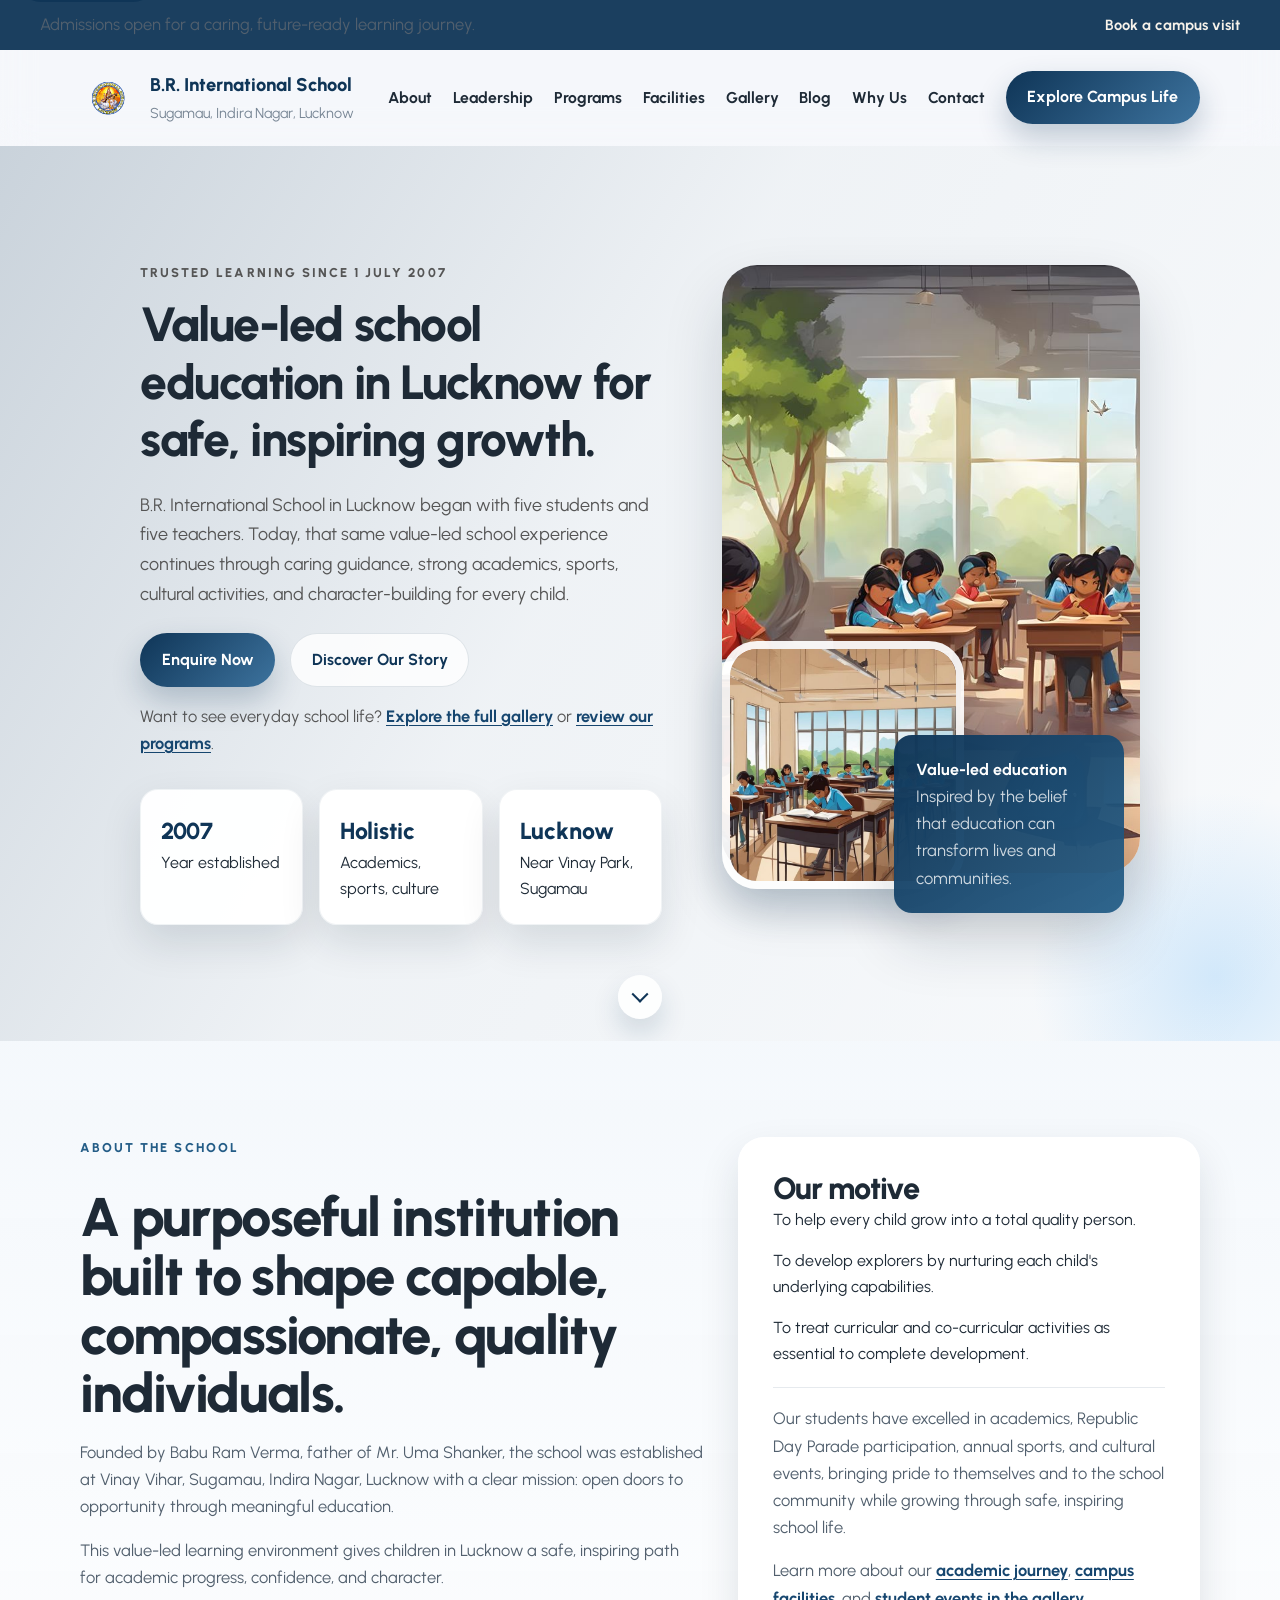
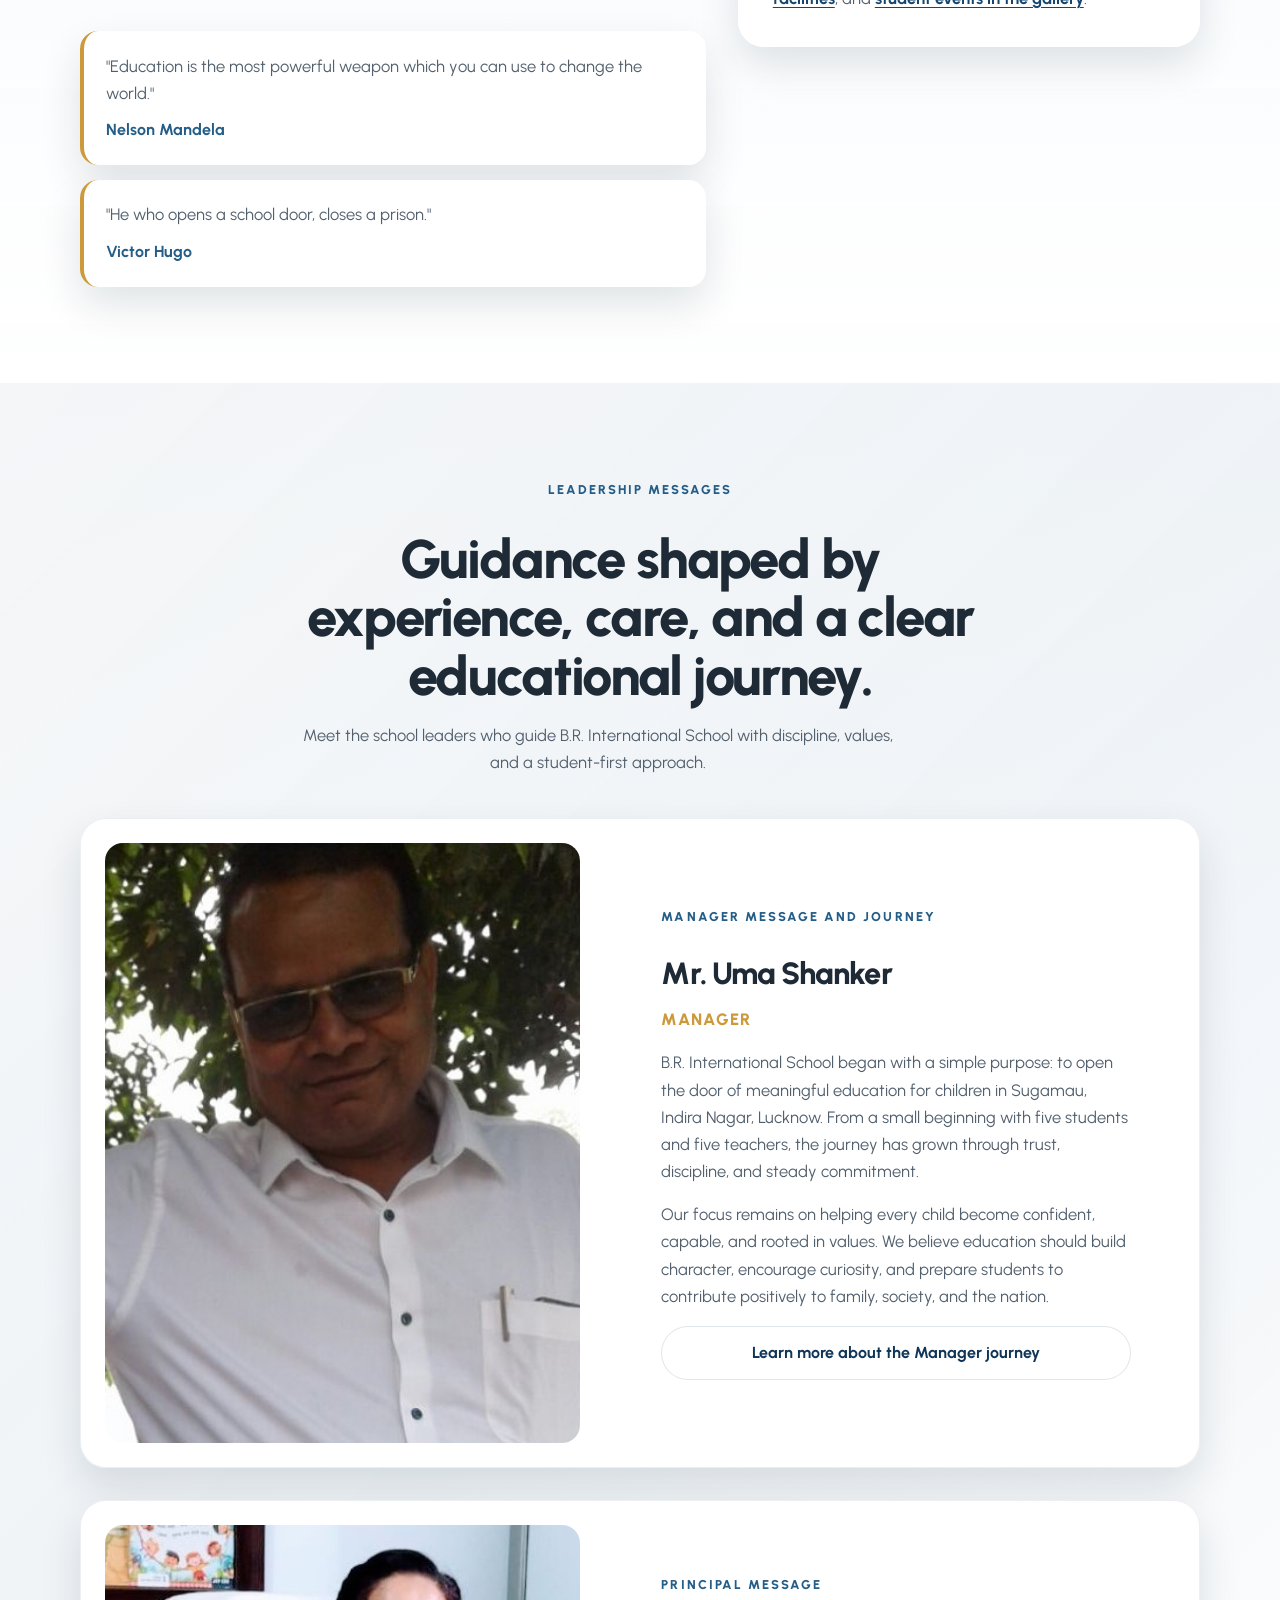
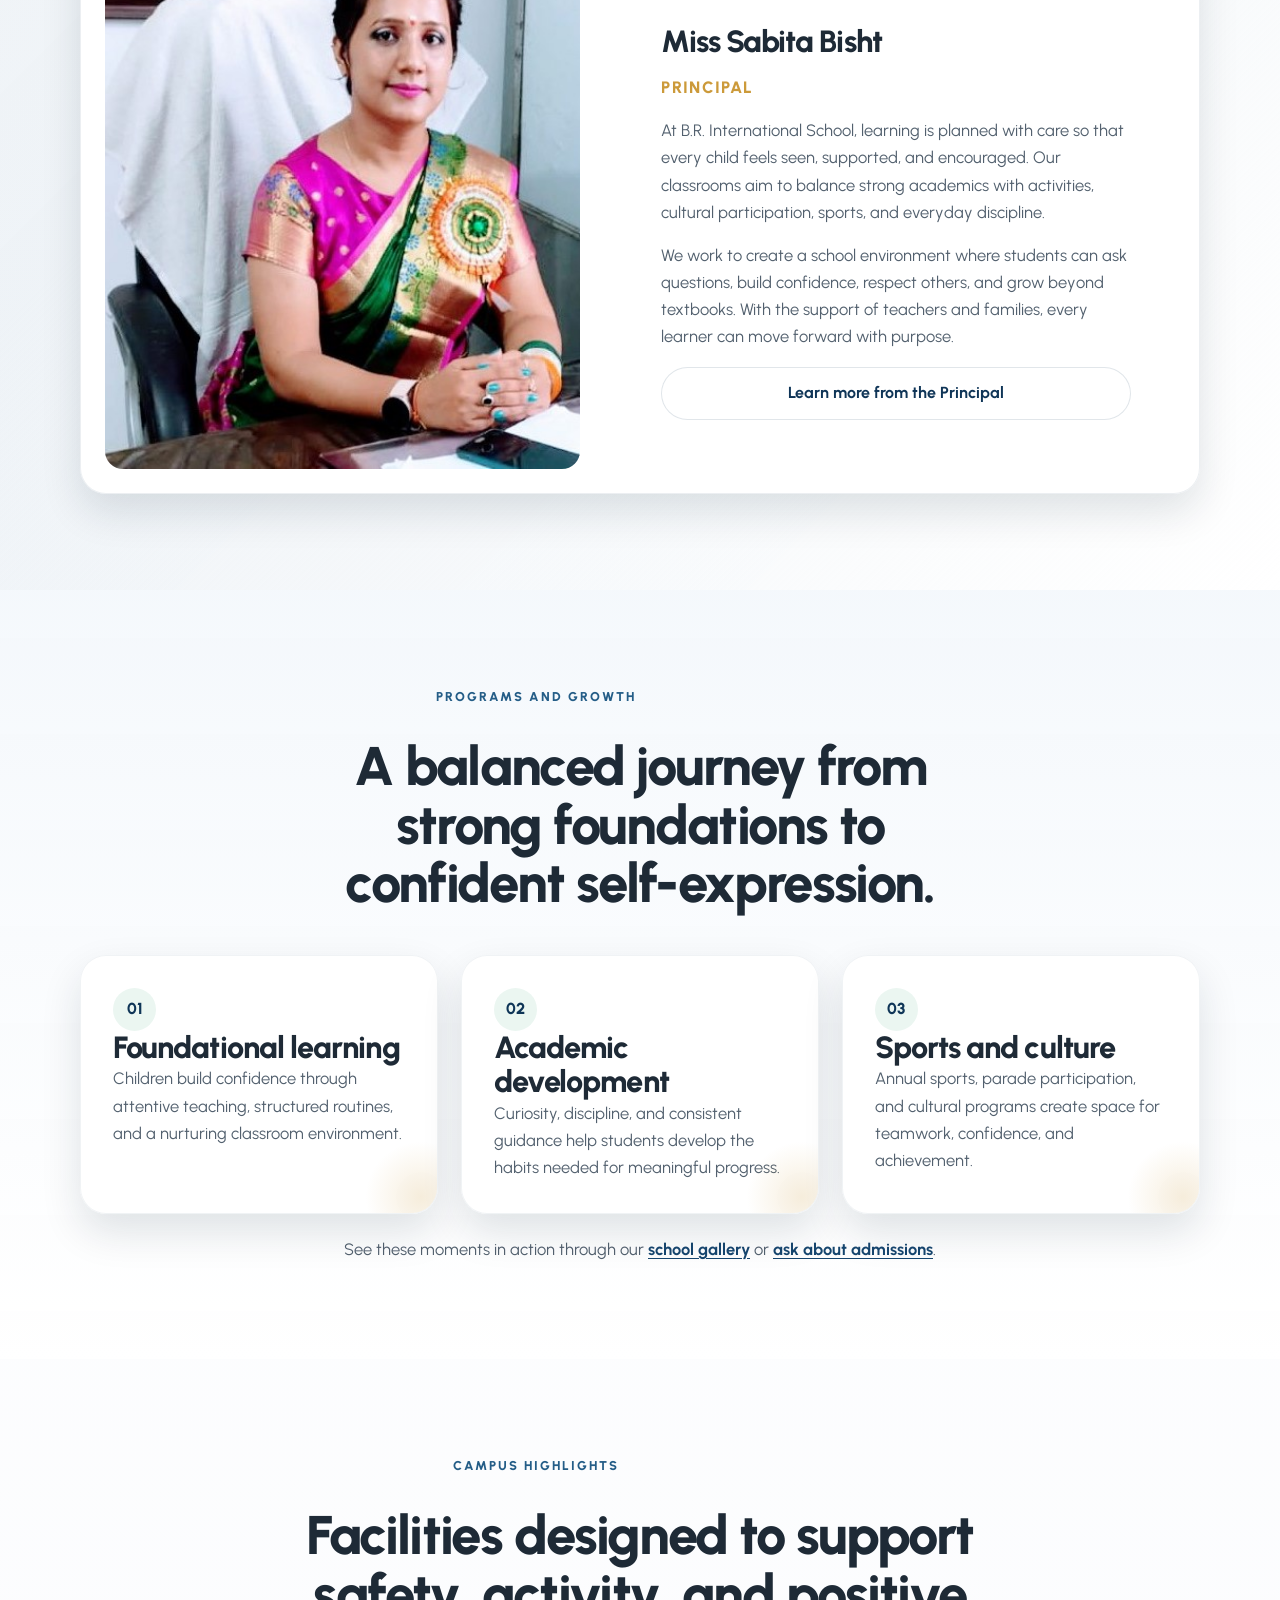
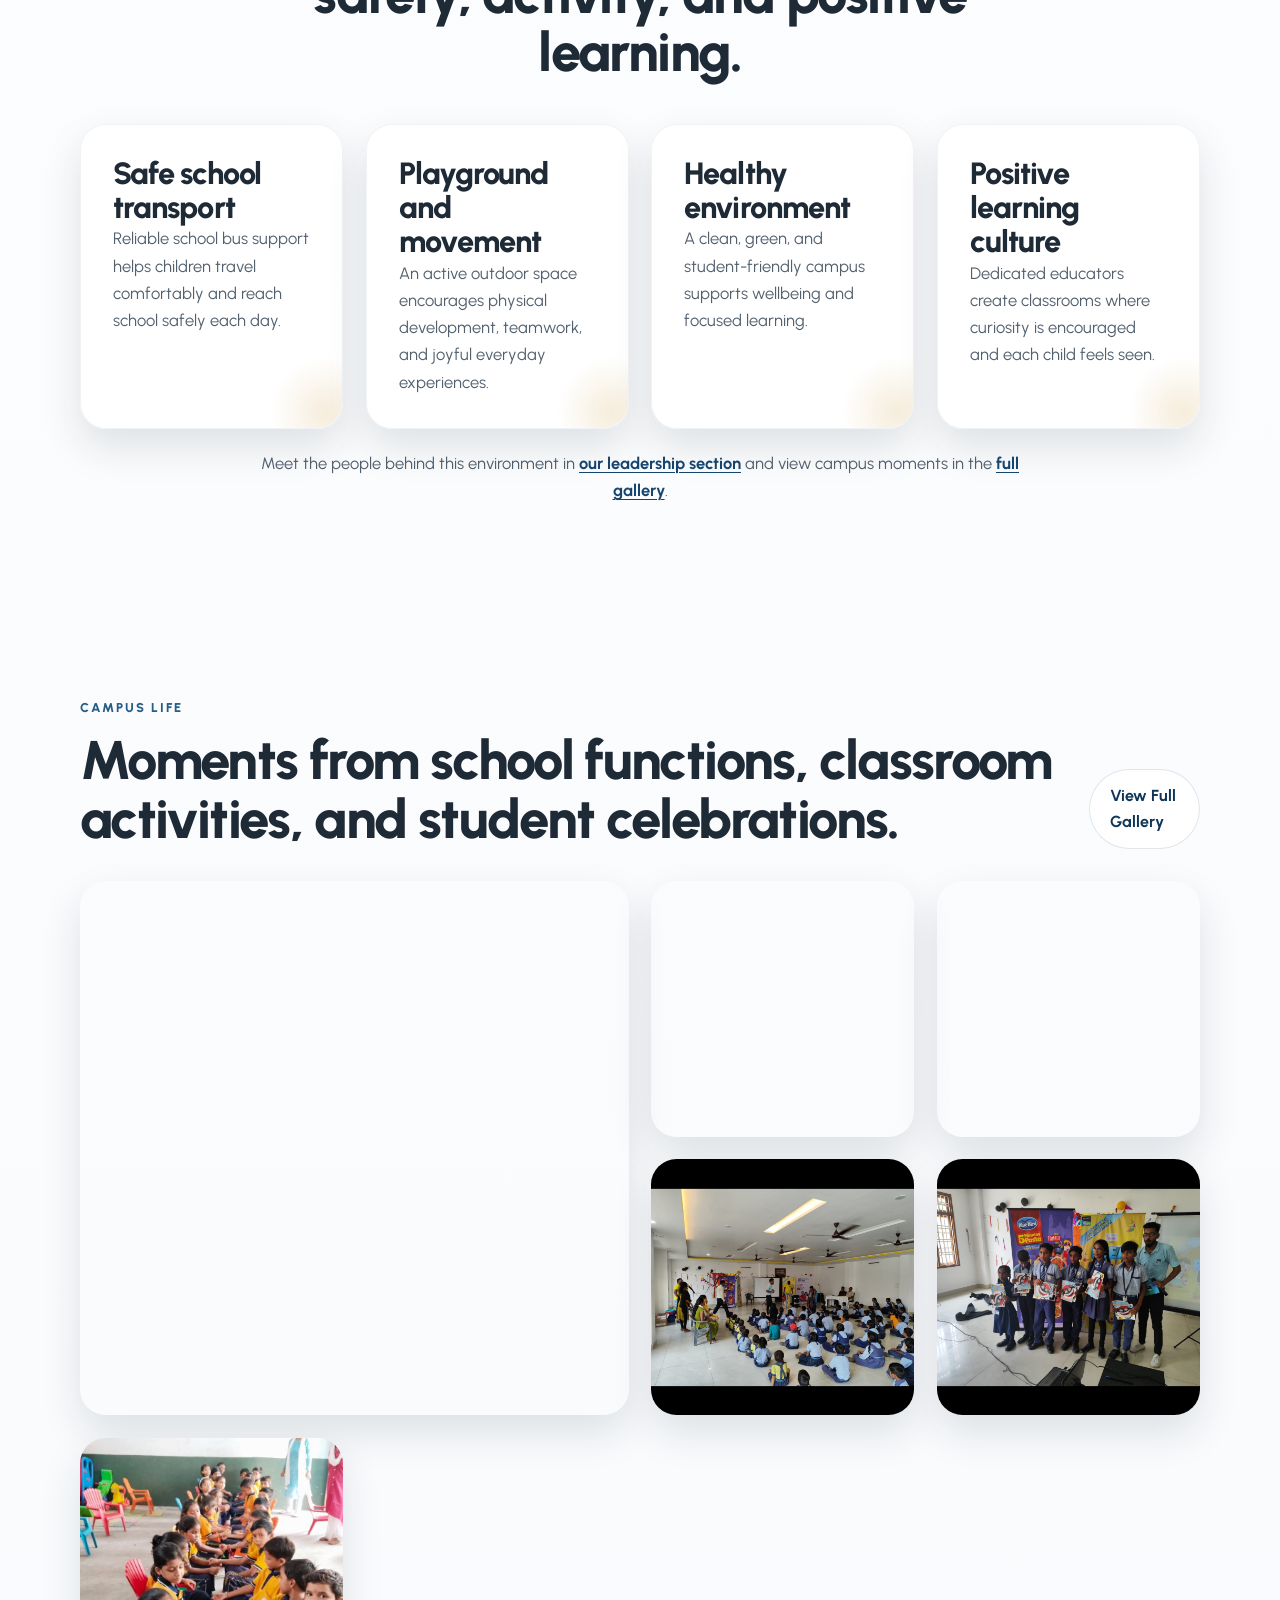
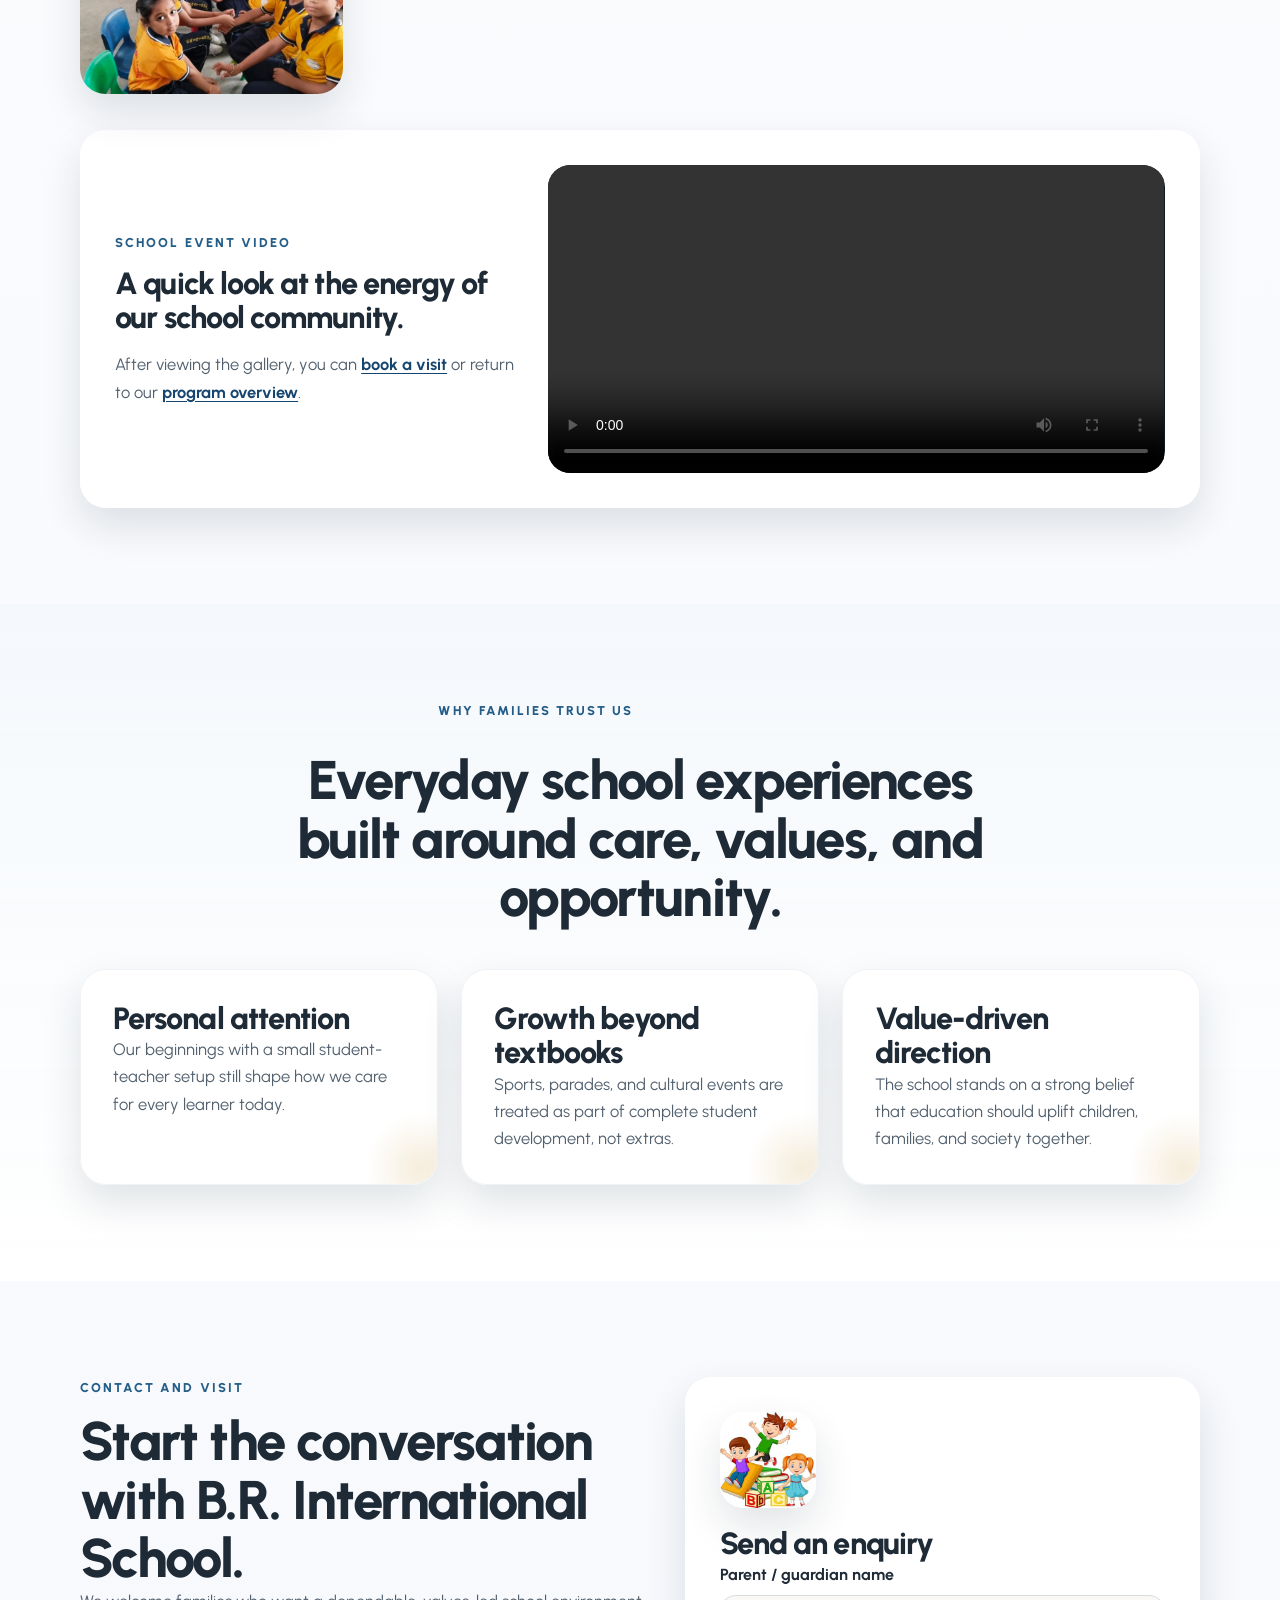
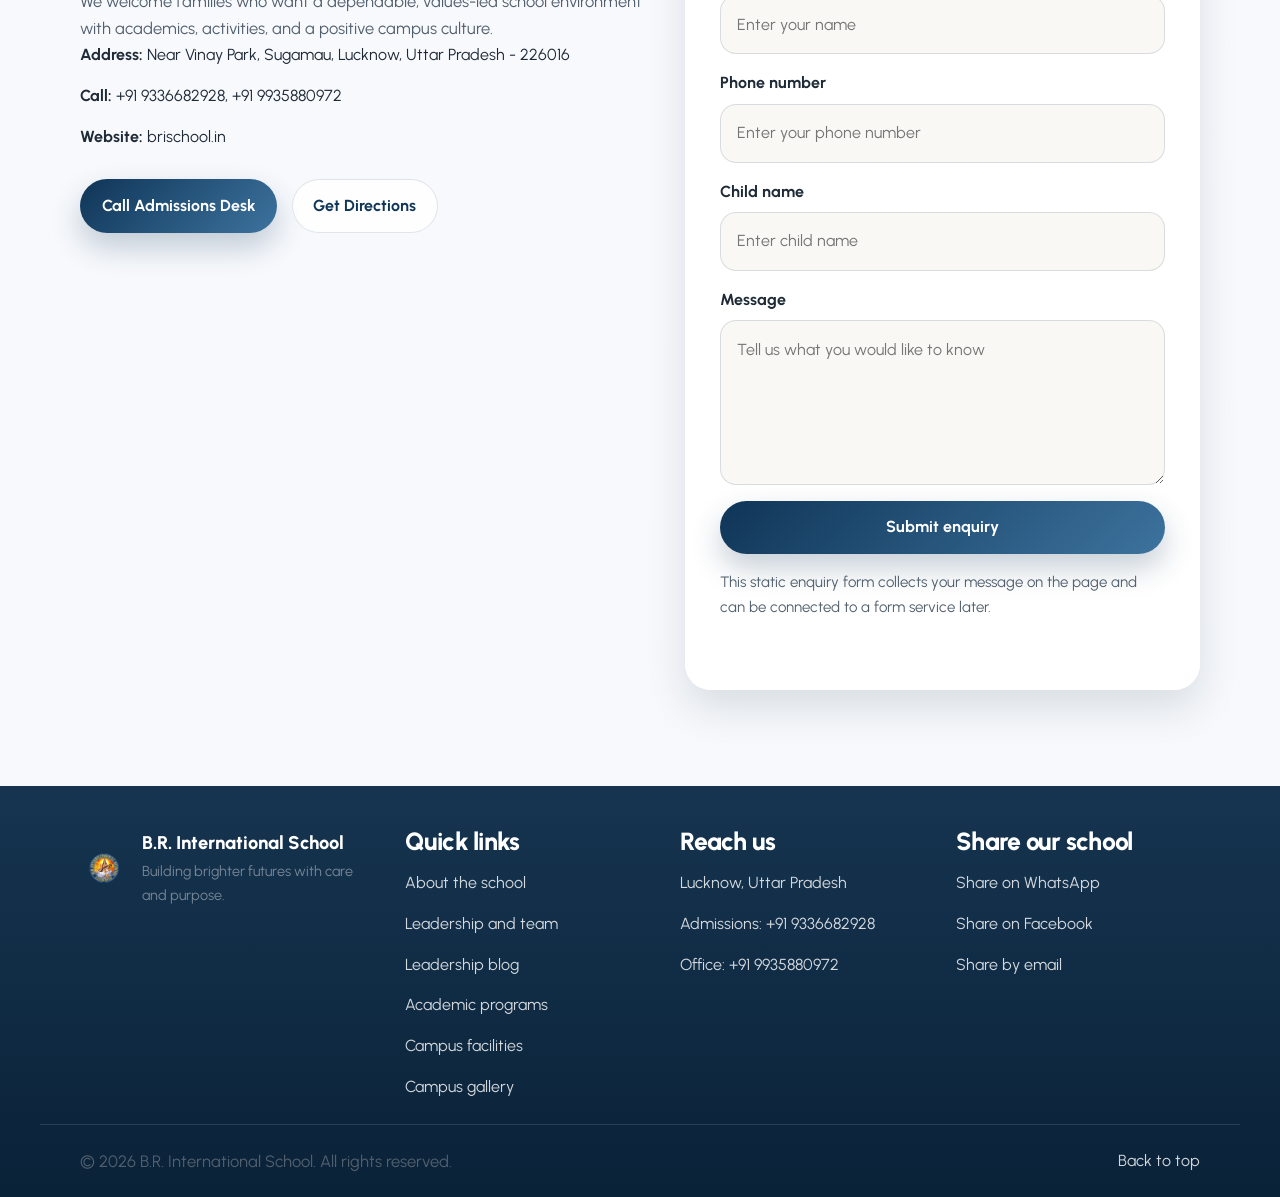
==== index.html @ 2c986f18 "Add leadership blog and enlarge message layout" ====
<!DOCTYPE html>
<html lang="en">
<head>
  <meta charset="utf-8">
  <meta name="viewport" content="width=device-width, initial-scale=1">
  <title>B.R. International School in Lucknow | Value-Led Learning</title>
  <meta name="description" content="B.R. International School in Lucknow offers value-led learning, caring teachers, strong academics, sports, and cultural growth for children.">
  <meta name="keywords" content="B.R. International School, school in Lucknow, Indira Nagar school, Sugamau school, school admissions, primary school Lucknow">
  <meta name="robots" content="index, follow, max-image-preview:large">
  <meta name="theme-color" content="#0f3557">
  <link rel="canonical" href="https://brischool.in/">
  <meta property="og:type" content="website">
  <meta property="og:title" content="B.R. International School in Lucknow | Value-Led Learning">
  <meta property="og:description" content="B.R. International School in Lucknow offers value-led learning, caring teachers, strong academics, sports, and cultural growth for children.">
  <meta property="og:url" content="https://brischool.in/">
  <meta property="og:image" content="https://brischool.in/assets/images/site/hero-campus.jpg">
  <meta property="og:site_name" content="B.R. International School">
  <meta name="twitter:card" content="summary_large_image">
  <meta name="twitter:title" content="B.R. International School in Lucknow | Value-Led Learning">
  <meta name="twitter:description" content="B.R. International School in Lucknow offers value-led learning, caring teachers, strong academics, sports, and cultural growth for children.">
  <meta name="twitter:image" content="https://brischool.in/assets/images/site/hero-campus.jpg">
  <link rel="icon" type="image/x-icon" href="assets/images/favicon/favicon.ico">
  <link rel="apple-touch-icon" href="assets/images/favicon/apple-touch-icon.png">
  <link rel="preconnect" href="https://fonts.googleapis.com">
  <link rel="preconnect" href="https://fonts.gstatic.com" crossorigin>
  <link href="https://fonts.googleapis.com/css2?family=Cormorant+Garamond:wght@500;600;700&family=Urbanist:wght@400;500;600;700;800&display=swap" rel="stylesheet">
  <link href="https://unpkg.com/aos@2.3.4/dist/aos.css" rel="stylesheet">
  <link rel="stylesheet" href="assets/css/style.css">
  <script type="application/ld+json">
  {
    "@context": "https://schema.org",
    "@type": "School",
    "name": "B.R. International School",
    "address": {
      "@type": "PostalAddress",
      "streetAddress": "Near Vinay Park, Sugamau",
      "addressLocality": "Lucknow",
      "addressRegion": "Uttar Pradesh",
      "postalCode": "226016",
      "addressCountry": "IN"
    },
    "telephone": ["+91 9336682928", "+91 9935880972"],
    "url": "https://brischool.in/"
  }
  </script>
</head>
<body>
  <div id="loader" aria-hidden="true">
    <div class="loader-inner">
      <img src="assets/images/site/logo1.gif" alt="B.R. International School logo" class="loader-logo" width="88" height="88">
      <div class="spinner"></div>
    </div>
  </div>

  <a class="skip-link" href="#main-content">Skip to content</a>

  <header class="site-header" id="top">
    <div class="topbar">
      <div class="container topbar-inner">
        <p>Admissions open for a caring, future-ready learning journey.</p>
        <a href="#contact">Book a campus visit</a>
      </div>
    </div>

    <div class="container">
      <nav class="navbar" aria-label="Primary navigation">
        <a class="brand" href="index.html" aria-label="B.R. International School home">
          <img src="assets/images/site/logo1.gif" alt="B.R. International School logo" width="56" height="56">
          <span>
            <span class="brand-title">B.R. International School</span>
            <small>Sugamau, Indira Nagar, Lucknow</small>
          </span>
        </a>

        <button class="nav-toggle" type="button" aria-expanded="false" aria-controls="site-menu" aria-label="Open menu">
          <span></span>
          <span></span>
          <span></span>
        </button>

        <div class="nav-menu" id="site-menu">
          <a href="#about">About</a>
          <a href="#leadership">Leadership</a>
          <a href="#programs">Programs</a>
          <a href="#facilities">Facilities</a>
          <a href="#gallery-preview">Gallery</a>
          <a href="leadership-blog.html">Blog</a>
          <a href="#testimonials">Why Us</a>
          <a href="#contact">Contact</a>
          <a class="button button-primary" href="gallery.html">Explore Campus Life</a>
        </div>
      </nav>
    </div>
  </header>

  <main id="main-content">
    <section class="hero" data-aos="fade-up">
      <div class="container">
        <div class="hero-content hero-grid">
        <div class="hero-copy hero-text-block">
          <p class="eyebrow">Trusted learning since 1 July 2007</p>
          <h1>Value-led school education in Lucknow for safe, inspiring growth.</h1>
          <p class="hero-text">B.R. International School in Lucknow began with five students and five teachers. Today, that same value-led school experience continues through caring guidance, strong academics, sports, cultural activities, and character-building for every child.</p>
          <div class="hero-actions hero-buttons">
            <a class="button button-primary" href="#contact">Enquire Now</a>
            <a class="button button-secondary" href="#about">Discover Our Story</a>
          </div>
          <p class="hero-supporting-link">Want to see everyday school life? <a class="inline-link" href="gallery.html">Explore the full gallery</a> or <a class="inline-link" href="#programs">review our programs</a>.</p>
          <ul class="hero-stats" aria-label="School highlights">
            <li>
              <strong>2007</strong>
              <span>Year established</span>
            </li>
            <li>
              <strong>Holistic</strong>
              <span>Academics, sports, culture</span>
            </li>
            <li>
              <strong>Lucknow</strong>
              <span>Near Vinay Park, Sugamau</span>
            </li>
          </ul>
        </div>

        <div class="hero-media hero-image-block">
          <figure class="hero-photo hero-photo-main">
            <img src="assets/images/site/hero-campus.jpg" alt="B.R. International School campus building" width="1600" height="915">
          </figure>
          <figure class="hero-photo hero-photo-accent">
            <img src="assets/images/site/hero-students.jpg" alt="Students at B.R. International School" width="1344" height="768">
          </figure>
          <aside class="hero-note">
            <strong>Value-led education</strong>
            <p>Inspired by the belief that education can transform lives and communities.</p>
          </aside>
        </div>
        </div>
      </div>
      <a class="scroll-down" href="#about" aria-label="Scroll down to about section">
        <span></span>
      </a>
    </section>

    <section class="section surface" id="about" data-aos="fade-up">
      <div class="container split-layout">
        <div class="section-heading">
          <p class="eyebrow">About the school</p>
          <h2>A purposeful institution built to shape capable, compassionate, quality individuals.</h2>
          <p>Founded by Babu Ram Verma, father of Mr. Uma Shanker, the school was established at Vinay Vihar, Sugamau, Indira Nagar, Lucknow with a clear mission: open doors to opportunity through meaningful education.</p>
          <p>This value-led learning environment gives children in Lucknow a safe, inspiring path for academic progress, confidence, and character.</p>
          <div class="quote-stack">
            <blockquote>
              <p>"Education is the most powerful weapon which you can use to change the world."</p>
              <cite>Nelson Mandela</cite>
            </blockquote>
            <blockquote>
              <p>"He who opens a school door, closes a prison."</p>
              <cite>Victor Hugo</cite>
            </blockquote>
          </div>
        </div>

        <div class="about-stack">
          <div class="story-card">
            <p class="card-title">Our motive</p>
            <ul class="feature-list">
              <li>To help every child grow into a total quality person.</li>
              <li>To develop explorers by nurturing each child's underlying capabilities.</li>
              <li>To treat curricular and co-curricular activities as essential to complete development.</li>
            </ul>
            <p class="story-footnote">Our students have excelled in academics, Republic Day Parade participation, annual sports, and cultural events, bringing pride to themselves and to the school community while growing through safe, inspiring school life.</p>
            <p class="section-link-note">Learn more about our <a class="inline-link" href="#programs">academic journey</a>, <a class="inline-link" href="#facilities">campus facilities</a>, and <a class="inline-link" href="gallery.html">student events in the gallery</a>.</p>
          </div>
        </div>
      </div>
    </section>

    <section class="section leadership-section" id="leadership" data-aos="fade-up">
      <div class="container">
        <div class="section-heading center leadership-heading">
          <p class="eyebrow">Leadership messages</p>
          <h2>Guidance shaped by experience, care, and a clear educational journey.</h2>
          <p>Meet the school leaders who guide B.R. International School with discipline, values, and a student-first approach.</p>
        </div>

        <div class="leadership-message-list">
          <article class="leadership-message" data-aos="fade-up">
            <figure class="leadership-portrait">
              <img src="assets/images/site/user.jpg" alt="Portrait of Mr. Uma Shanker, Manager of B.R. International School" width="407" height="515" loading="lazy">
            </figure>
            <div class="leadership-message-copy">
              <p class="eyebrow">Manager message and journey</p>
              <h3>Mr. Uma Shanker</h3>
              <p class="leader-role">Manager</p>
              <p>B.R. International School began with a simple purpose: to open the door of meaningful education for children in Sugamau, Indira Nagar, Lucknow. From a small beginning with five students and five teachers, the journey has grown through trust, discipline, and steady commitment.</p>
              <p>Our focus remains on helping every child become confident, capable, and rooted in values. We believe education should build character, encourage curiosity, and prepare students to contribute positively to family, society, and the nation.</p>
              <a class="button button-secondary" href="leadership-blog.html#manager-journey">Learn more about the Manager journey</a>
            </div>
          </article>

          <article class="leadership-message" data-aos="fade-up">
            <figure class="leadership-portrait">
              <img src="assets/images/site/principal1.jpeg" alt="Portrait of Miss Sabita Bisht, Principal of B.R. International School" width="490" height="516" loading="lazy">
            </figure>
            <div class="leadership-message-copy">
              <p class="eyebrow">Principal message</p>
              <h3>Miss Sabita Bisht</h3>
              <p class="leader-role">Principal</p>
              <p>At B.R. International School, learning is planned with care so that every child feels seen, supported, and encouraged. Our classrooms aim to balance strong academics with activities, cultural participation, sports, and everyday discipline.</p>
              <p>We work to create a school environment where students can ask questions, build confidence, respect others, and grow beyond textbooks. With the support of teachers and families, every learner can move forward with purpose.</p>
              <a class="button button-secondary" href="leadership-blog.html#principal-message">Learn more from the Principal</a>
            </div>
          </article>
        </div>
      </div>
    </section>

    <section class="section surface" id="programs" data-aos="fade-up">
      <div class="container">
        <div class="section-heading center">
          <p class="eyebrow">Programs and growth</p>
          <h2>A balanced journey from strong foundations to confident self-expression.</h2>
        </div>
        <div class="card-grid">
          <article class="info-card">
            <span class="card-kicker">01</span>
            <p class="card-title">Foundational learning</p>
            <p>Children build confidence through attentive teaching, structured routines, and a nurturing classroom environment.</p>
          </article>
          <article class="info-card">
            <span class="card-kicker">02</span>
            <p class="card-title">Academic development</p>
            <p>Curiosity, discipline, and consistent guidance help students develop the habits needed for meaningful progress.</p>
          </article>
          <article class="info-card">
            <span class="card-kicker">03</span>
            <p class="card-title">Sports and culture</p>
            <p>Annual sports, parade participation, and cultural programs create space for teamwork, confidence, and achievement.</p>
          </article>
        </div>
        <p class="section-link-note center-note">See these moments in action through our <a class="inline-link" href="gallery.html">school gallery</a> or <a class="inline-link" href="#contact">ask about admissions</a>.</p>
      </div>
    </section>

    <section class="section" id="facilities" data-aos="fade-up">
      <div class="container">
        <div class="section-heading center">
          <p class="eyebrow">Campus highlights</p>
          <h2>Facilities designed to support safety, activity, and positive learning.</h2>
        </div>
        <div class="card-grid facilities-grid">
          <article class="facility-card">
            <p class="card-title">Safe school transport</p>
            <p>Reliable school bus support helps children travel comfortably and reach school safely each day.</p>
          </article>
          <article class="facility-card">
            <p class="card-title">Playground and movement</p>
            <p>An active outdoor space encourages physical development, teamwork, and joyful everyday experiences.</p>
          </article>
          <article class="facility-card">
            <p class="card-title">Healthy environment</p>
            <p>A clean, green, and student-friendly campus supports wellbeing and focused learning.</p>
          </article>
          <article class="facility-card">
            <p class="card-title">Positive learning culture</p>
            <p>Dedicated educators create classrooms where curiosity is encouraged and each child feels seen.</p>
          </article>
        </div>
        <p class="section-link-note center-note">Meet the people behind this environment in <a class="inline-link" href="#leadership">our leadership section</a> and view campus moments in the <a class="inline-link" href="gallery.html">full gallery</a>.</p>
      </div>
    </section>

    <section class="section showcase" id="gallery-preview" data-aos="fade-up">
      <div class="container">
        <div class="section-heading split-heading">
          <div>
            <p class="eyebrow">Campus life</p>
            <h2>Moments from school functions, classroom activities, and student celebrations.</h2>
          </div>
          <a class="button button-secondary" href="gallery.html">View Full Gallery</a>
        </div>

        <div class="showcase-grid">
          <figure class="showcase-item showcase-item-large">
            <img src="assets/images/gallery/3333.jpeg" alt="Students participating in a school function" loading="lazy">
          </figure>
          <figure class="showcase-item">
            <img src="assets/images/gallery/1223.jpeg" alt="Students on campus during a school event" loading="lazy">
          </figure>
          <figure class="showcase-item">
            <img src="assets/images/gallery/18.jpg" alt="School activity moment with students" loading="lazy">
          </figure>
          <figure class="showcase-item">
            <img src="assets/images/gallery/64.jpg" alt="Students taking part in a group activity" loading="lazy">
          </figure>
          <figure class="showcase-item">
            <img src="assets/images/gallery/95.jpg" alt="Students celebrating a school program" loading="lazy">
          </figure>
          <figure class="showcase-item">
            <img src="assets/images/gallery/33318.jpeg" alt="Campus celebration at B.R. International School" loading="lazy">
          </figure>
        </div>

        <div class="video-panel">
          <div>
            <p class="eyebrow">School event video</p>
            <p class="card-title">A quick look at the energy of our school community.</p>
            <p class="section-link-note">After viewing the gallery, you can <a class="inline-link" href="#contact">book a visit</a> or return to our <a class="inline-link" href="#programs">program overview</a>.</p>
          </div>
          <video controls preload="metadata" playsinline>
            <source src="assets/images/gallery/1334.mp4" type="video/mp4">
            Your browser does not support the video tag.
          </video>
        </div>
      </div>
    </section>

    <section class="section surface" id="testimonials" data-aos="fade-up">
      <div class="container">
        <div class="section-heading center">
          <p class="eyebrow">Why families trust us</p>
          <h2>Everyday school experiences built around care, values, and opportunity.</h2>
        </div>
        <div class="card-grid">
          <article class="trust-card">
            <p class="card-title">Personal attention</p>
            <p>Our beginnings with a small student-teacher setup still shape how we care for every learner today.</p>
          </article>
          <article class="trust-card">
            <p class="card-title">Growth beyond textbooks</p>
            <p>Sports, parades, and cultural events are treated as part of complete student development, not extras.</p>
          </article>
          <article class="trust-card">
            <p class="card-title">Value-driven direction</p>
            <p>The school stands on a strong belief that education should uplift children, families, and society together.</p>
          </article>
        </div>
      </div>
    </section>

    <section class="section contact-section" id="contact" data-aos="fade-up">
      <div class="container contact-grid">
        <div class="contact-copy">
          <p class="eyebrow">Contact and visit</p>
          <h2>Start the conversation with B.R. International School.</h2>
          <p>We welcome families who want a dependable, values-led school environment with academics, activities, and a positive campus culture.</p>
          <ul class="contact-list">
            <li><strong>Address:</strong> Near Vinay Park, Sugamau, Lucknow, Uttar Pradesh - 226016</li>
            <li><strong>Call:</strong> <a href="tel:+919336682928">+91 9336682928</a>, <a href="tel:+919935880972">+91 9935880972</a></li>
            <li><strong>Website:</strong> <a href="https://brischool.in/" target="_blank" rel="noreferrer">brischool.in</a></li>
          </ul>
          <div class="contact-actions">
            <a class="button button-primary" href="tel:+919336682928">Call Admissions Desk</a>
            <a class="button button-secondary" href="https://maps.google.com/?q=Near+Vinay+Park+Sugamau+Lucknow+226016" target="_blank" rel="noreferrer">Get Directions</a>
          </div>
        </div>

        <div class="contact-card">
          <img class="contact-emblem" src="assets/images/site/get _2_.jpg" alt="School visual highlight" width="300" height="300" loading="lazy">
          <p class="card-title">Send an enquiry</p>
          <form class="contact-form" data-form-status>
            <label>
              <span>Parent / guardian name</span>
              <input type="text" name="guardian" placeholder="Enter your name" required>
            </label>
            <label>
              <span>Phone number</span>
              <input type="tel" name="phone" placeholder="Enter your phone number" required>
            </label>
            <label>
              <span>Child name</span>
              <input type="text" name="child" placeholder="Enter child name" required>
            </label>
            <label>
              <span>Message</span>
              <textarea name="message" rows="5" placeholder="Tell us what you would like to know"></textarea>
            </label>
            <button class="button button-primary button-block" type="submit">Submit enquiry</button>
            <p class="form-note">This static enquiry form collects your message on the page and can be connected to a form service later.</p>
            <p class="form-status" aria-live="polite"></p>
          </form>
        </div>
      </div>
    </section>
  </main>

  <footer class="site-footer">
    <div class="container footer-grid">
      <div>
        <a class="brand footer-brand" href="#top">
          <img src="assets/images/site/logo1.gif" alt="B.R. International School logo" width="48" height="48" loading="lazy">
          <span>
            <span class="brand-title">B.R. International School</span>
            <small>Building brighter futures with care and purpose.</small>
          </span>
        </a>
      </div>
      <div>
        <p class="footer-title">Quick links</p>
        <ul class="footer-links">
          <li><a href="#about">About the school</a></li>
          <li><a href="#leadership">Leadership and team</a></li>
          <li><a href="leadership-blog.html">Leadership blog</a></li>
          <li><a href="#programs">Academic programs</a></li>
          <li><a href="#facilities">Campus facilities</a></li>
          <li><a href="gallery.html">Campus gallery</a></li>
        </ul>
      </div>
      <div>
        <p class="footer-title">Reach us</p>
        <ul class="footer-links">
          <li>Lucknow, Uttar Pradesh</li>
          <li><a href="tel:+919336682928">Admissions: +91 9336682928</a></li>
          <li><a href="tel:+919935880972">Office: +91 9935880972</a></li>
        </ul>
      </div>
      <div>
        <p class="footer-title">Share our school</p>
        <ul class="footer-links">
          <li><a href="https://wa.me/?text=B.R.%20International%20School%20in%20Lucknow%20-%20https://brischool.in/" target="_blank" rel="noreferrer">Share on WhatsApp</a></li>
          <li><a href="https://www.facebook.com/sharer/sharer.php?u=https://brischool.in/" target="_blank" rel="noreferrer">Share on Facebook</a></li>
          <li><a href="mailto:?subject=B.R.%20International%20School%20in%20Lucknow&body=Explore%20the%20school%20website:%20https://brischool.in/" target="_blank" rel="noreferrer">Share by email</a></li>
        </ul>
      </div>
    </div>
    <div class="container footer-bottom">
      <p>&copy; <span id="current-year">2026</span> B.R. International School. All rights reserved.</p>
      <a href="#top">Back to top</a>
    </div>
  </footer>

  <button class="back-to-top" type="button" aria-label="Back to top">&#8593;</button>
  <script src="https://unpkg.com/aos@2.3.4/dist/aos.js"></script>
  <script src="assets/js/main.js" defer></script>
</body>
</html>
---- assets/css/style.css ----
:root {
  --navy-900: #0f3557;
  --navy-800: #16466f;
  --navy-700: #245d87;
  --navy-600: #3d739e;
  --sand-100: #f7f2ea;
  --sand-200: #efe5d6;
  --white: #ffffff;
  --ink-900: #1e2a36;
  --ink-700: #52606e;
  --ink-500: #788695;
  --gold-500: #cc9a3a;
  --mint-100: #ebf6f1;
  --shadow-lg: 0 28px 60px rgba(10, 31, 52, 0.16);
  --shadow-md: 0 18px 40px rgba(10, 31, 52, 0.12);
  --radius-lg: 26px;
  --radius-md: 18px;
  --radius-sm: 14px;
  --container: min(1240px, calc(100vw - 3rem));
  --header-height: 96px;
}

*,
*::before,
*::after {
  box-sizing: border-box;
}

html {
  scroll-behavior: smooth;
}

body {
  margin: 0;
  font-family: "Urbanist", sans-serif;
  font-size: 16px;
  color: var(--ink-900);
  background:
    linear-gradient(180deg, #f5f7fb 0%, #ffffff 26%, #f6f8fc 100%);
  line-height: 1.65;
  animation: fadeIn 0.8s ease-in;
  overflow-x: hidden;
}

body.menu-open {
  overflow: hidden;
}

@keyframes fadeIn {
  from { opacity: 0; }
  to { opacity: 1; }
}

img,
video {
  display: block;
  max-width: 100%;
}

figure {
  margin: 0;
}

a {
  color: inherit;
  text-decoration: none;
}

button,
input,
textarea {
  font: inherit;
}

.skip-link {
  position: absolute;
  left: 1rem;
  top: -3rem;
  z-index: 1000;
  padding: 0.75rem 1rem;
  border-radius: 999px;
  background: var(--navy-900);
  color: var(--white);
}

.skip-link:focus {
  top: 1rem;
}

.container {
  width: 100%;
  max-width: 1200px;
  margin: 0 auto;
  padding: 0 40px;
}

#loader {
  position: fixed;
  inset: 0;
  display: flex;
  justify-content: center;
  align-items: center;
  background: linear-gradient(180deg, #ffffff 0%, #eef5fb 100%);
  z-index: 999999;
  opacity: 1;
  transition: opacity 0.5s ease;
}

#loader.is-hidden {
  opacity: 0;
  pointer-events: none;
}

.loader-inner {
  display: grid;
  justify-items: center;
  gap: 1rem;
}

.loader-logo {
  width: 88px;
  height: 88px;
  object-fit: contain;
  animation: loaderFloat 1.6s ease-in-out infinite;
}

.spinner {
  width: 52px;
  height: 52px;
  border: 5px solid #d8e4f1;
  border-top: 5px solid #0d6efd;
  border-radius: 50%;
  animation: spin 1s linear infinite;
}

@keyframes spin {
  100% { transform: rotate(360deg); }
}

@keyframes loaderFloat {
  0%, 100% { transform: translateY(0); }
  50% { transform: translateY(-6px); }
}

.section[id] {
  scroll-margin-top: 8rem;
}

.section {
  padding: 6rem 0;
}

.surface {
  background:
    linear-gradient(180deg, rgba(244, 248, 252, 0.95), rgba(255, 255, 255, 0.98));
}

.eyebrow {
  margin: 0 0 0.85rem;
  color: var(--navy-700);
  font-size: 0.8rem;
  font-weight: 800;
  letter-spacing: 0.16em;
  text-transform: uppercase;
}

h1,
h2,
h3 {
  margin: 0;
  font-family: "Urbanist", sans-serif;
  line-height: 1.08;
  letter-spacing: -0.03em;
}

h1 {
  font-size: clamp(3rem, 6vw, 5rem);
  font-weight: 800;
}

h2 {
  font-size: clamp(2.2rem, 4.5vw, 3.4rem);
  font-weight: 800;
}

h3 {
  font-size: clamp(1.45rem, 2.4vw, 1.95rem);
  font-weight: 800;
}

.card-title,
.footer-title,
.team-name {
  margin: 0;
  color: var(--ink-900);
  font-family: "Urbanist", sans-serif;
  font-weight: 800;
  line-height: 1.12;
  letter-spacing: -0.03em;
}

.card-title,
.team-name {
  font-size: clamp(1.45rem, 2.4vw, 1.95rem);
}

.footer-title {
  margin-bottom: 0.9rem;
  color: var(--white);
  font-size: 1.55rem;
}

p {
  margin: 0;
  color: var(--ink-700);
  font-size: 1.03rem;
}

.inline-link {
  color: var(--navy-800);
  font-weight: 700;
  text-decoration: underline;
  text-decoration-thickness: 0.08em;
  text-underline-offset: 0.16em;
}

.inline-link:hover,
.inline-link:focus-visible {
  color: var(--gold-500);
}

.button {
  display: inline-flex;
  align-items: center;
  justify-content: center;
  gap: 0.5rem;
  min-height: 3.3rem;
  padding: 0.85rem 1.35rem;
  border: 0;
  border-radius: 999px;
  font-weight: 700;
  transition: transform 0.25s ease, box-shadow 0.25s ease, background 0.25s ease;
}

.button:hover,
.button:focus-visible {
  transform: translateY(-2px) scale(1.03);
}

.button-primary {
  background: linear-gradient(135deg, var(--navy-900), var(--navy-600));
  color: var(--white);
  box-shadow: 0 14px 30px rgba(15, 53, 87, 0.24);
}

.button-secondary {
  background: rgba(255, 255, 255, 0.8);
  color: var(--navy-900);
  box-shadow: inset 0 0 0 1px rgba(15, 53, 87, 0.12);
}

.button-block {
  width: 100%;
}

.topbar {
  background: rgba(15, 53, 87, 0.95);
  color: rgba(255, 255, 255, 0.9);
  font-size: 0.92rem;
}

.topbar-inner {
  display: flex;
  align-items: center;
  justify-content: space-between;
  gap: 1rem;
  padding: 0.7rem 0;
}

.topbar a {
  color: var(--sand-100);
  font-weight: 700;
}

.site-header {
  position: sticky;
  top: 0;
  z-index: 100;
  backdrop-filter: blur(16px);
  transition: box-shadow 0.25s ease, background-color 0.25s ease;
}

.site-header.scrolled {
  background: rgba(255, 255, 255, 0.94);
  box-shadow: 0 12px 30px rgba(15, 53, 87, 0.1);
}

.compact-header {
  background: rgba(255, 255, 255, 0.94);
}

.navbar {
  position: relative;
  display: flex;
  align-items: center;
  justify-content: space-between;
  gap: 1rem;
  min-height: var(--header-height);
}

.brand {
  display: inline-flex;
  align-items: center;
  gap: 0.9rem;
  min-width: 0;
}

.brand span {
  display: grid;
  gap: 0.12rem;
}

.brand-title {
  color: var(--navy-900);
  font-size: 1.15rem;
  font-weight: 800;
}

.brand small {
  color: var(--ink-500);
  font-size: 0.9rem;
}

.nav-menu {
  display: flex;
  align-items: center;
  gap: 1.3rem;
}

.nav-menu > a:not(.button) {
  position: relative;
  color: var(--ink-900);
  font-weight: 700;
  font-size: 0.98rem;
}

.nav-menu > a:not(.button)::after {
  content: "";
  position: absolute;
  left: 0;
  bottom: -0.3rem;
  width: 100%;
  height: 2px;
  transform: scaleX(0);
  transform-origin: left;
  background: var(--gold-500);
  transition: transform 0.2s ease;
}

.nav-menu > a:not(.button):hover::after,
.nav-menu > a:not(.button):focus-visible::after {
  transform: scaleX(1);
}

.nav-toggle {
  display: none;
  flex-direction: column;
  gap: 0.32rem;
  width: 3rem;
  padding: 0.55rem;
  border: 0;
  border-radius: 14px;
  background: rgba(15, 53, 87, 0.08);
}

.nav-toggle span {
  width: 100%;
  height: 2px;
  border-radius: 999px;
  background: var(--navy-900);
}

.hero {
  padding: 100px 0;
  background: #f8fafc;
  position: relative;
  overflow: hidden;
}

.hero::before {
  content: "";
  position: absolute;
  inset: 0;
  background:
    linear-gradient(120deg, rgba(15, 53, 87, 0.2), rgba(15, 53, 87, 0.04) 45%, rgba(255, 255, 255, 0));
  pointer-events: none;
}

.hero::after {
  content: "";
  position: absolute;
  inset: auto -8rem -8rem auto;
  width: 24rem;
  height: 24rem;
  border-radius: 50%;
  background: radial-gradient(circle, rgba(77, 171, 247, 0.22), transparent 68%);
  pointer-events: none;
}

.hero-grid,
.split-layout,
.contact-grid,
.gallery-hero-inner,
.footer-grid {
  display: grid;
  gap: 2rem;
}

.about-stack {
  display: grid;
  gap: 1.3rem;
}

.hero-grid {
  grid-template-columns: minmax(0, 1.05fr) minmax(0, 0.95fr);
  align-items: center;
  gap: 3rem;
}

.hero-content {
  max-width: 1200px;
  margin: 0 auto;
  padding: 0 60px;
  display: flex;
  align-items: center;
  justify-content: space-between;
  gap: 60px;
}

.hero-copy,
.story-card,
.contact-card,
.gallery-summary,
.video-panel,
.info-card,
.facility-card,
.trust-card {
  border-radius: var(--radius-lg);
  background: rgba(255, 255, 255, 0.98);
  box-shadow: var(--shadow-md);
}

.hero-copy {
  max-width: 650px;
  background: none;
  box-shadow: none;
  border-radius: 0;
  padding: 1rem 0;
  position: relative;
  z-index: 1;
  animation: slideLeft 1s ease both;
}

.hero-text {
  max-width: 650px;
  margin-top: 1.3rem;
  margin-bottom: 25px;
  font-size: 1.12rem;
  animation: fadeUp 1.2s ease both;
}

.hero-copy h1 {
  font-size: 48px;
  line-height: 1.2;
  margin-bottom: 20px;
}

.hero-copy p {
  color: #555;
}

.hero-actions {
  display: flex;
  flex-wrap: wrap;
  gap: 0.9rem;
  margin-top: 2rem;
}

.hero-buttons {
  display: flex;
  gap: 15px;
  margin-top: 20px;
}

.hero-actions .button {
  animation: fadeUp 1.25s ease both;
}

.hero-supporting-link {
  margin-top: 1rem;
  max-width: 40rem;
}

.hero-stats {
  display: grid;
  grid-template-columns: repeat(3, minmax(0, 1fr));
  gap: 1rem;
  padding: 0;
  margin: 2rem 0 0;
  list-style: none;
}

.hero-stats li {
  padding: 1.35rem 1.25rem;
  border-radius: var(--radius-md);
  background: rgba(255, 255, 255, 0.96);
  box-shadow: var(--shadow-md);
  border: 1px solid rgba(15, 53, 87, 0.06);
}

.hero-stats strong {
  display: block;
  color: var(--navy-900);
  font-size: 1.45rem;
  font-weight: 800;
}

.hero-media {
  position: relative;
  min-height: 41rem;
  z-index: 1;
  animation: slideRight 1s ease both;
}

.hero-photo {
  overflow: hidden;
  border-radius: 2.2rem;
  box-shadow: var(--shadow-lg);
}

.hero-photo img,
.showcase-item img,
.gallery-card img {
  width: 100%;
  height: 100%;
  object-fit: cover;
  transition: transform 0.45s ease;
}

.hero-photo:hover img,
.showcase-item:hover img,
.gallery-card:hover img {
  transform: scale(1.05);
}

.hero-photo-main {
  width: min(100%, 32rem);
  height: 38rem;
  margin-left: auto;
  background: rgba(255, 255, 255, 0.7);
}

.hero-photo-accent {
  position: absolute;
  left: 0;
  bottom: 2rem;
  width: min(58%, 19rem);
  height: 15.5rem;
  border: 0.55rem solid rgba(255, 255, 255, 0.92);
  box-shadow: 0 20px 40px rgba(15, 53, 87, 0.2);
}

.hero-note {
  position: absolute;
  right: 1rem;
  bottom: 0.5rem;
  width: min(18rem, 55%);
  padding: 1.35rem;
  border-radius: var(--radius-md);
  background: linear-gradient(135deg, rgba(15, 53, 87, 0.97), rgba(36, 93, 135, 0.94));
  color: var(--white);
  box-shadow: var(--shadow-lg);
  animation: float 3s ease-in-out infinite;
}

.hero-note p {
  color: rgba(255, 255, 255, 0.78);
}

.hero-copy h1 {
  animation: fadeUp 1.2s ease both;
}

.hero-photo img {
  border-radius: 20px;
  transition: transform 0.4s ease;
}

.hero-photo img:hover {
  transform: scale(1.05);
}

.scroll-down {
  position: absolute;
  left: 50%;
  bottom: 22px;
  transform: translateX(-50%);
  display: inline-flex;
  justify-content: center;
  align-items: center;
  width: 44px;
  height: 44px;
  border-radius: 999px;
  background: rgba(255, 255, 255, 0.84);
  box-shadow: 0 14px 28px rgba(15, 53, 87, 0.16);
  animation: bounce 2s infinite;
  z-index: 1;
}

.scroll-down span {
  width: 12px;
  height: 12px;
  border-right: 2px solid var(--navy-900);
  border-bottom: 2px solid var(--navy-900);
  transform: rotate(45deg) translate(-2px, -2px);
}

.split-layout {
  grid-template-columns: minmax(0, 1.15fr) minmax(0, 0.85fr);
  align-items: start;
}

.section-heading {
  display: grid;
  gap: 1rem;
}

.section-heading > p:last-of-type,
.story-card p,
.info-card p,
.facility-card p,
.trust-card p,
.leadership-message-copy p,
.contact-copy p {
  max-width: 62ch;
}

.section-heading.center {
  max-width: 44rem;
  margin: 0 auto 2.6rem;
  text-align: center;
}

.split-heading {
  display: flex;
  align-items: end;
  justify-content: space-between;
  gap: 1rem;
  margin-bottom: 2rem;
}

blockquote {
  margin: 0;
  padding: 1.35rem 1.4rem;
  border-left: 4px solid var(--gold-500);
  border-radius: var(--radius-md);
  background: rgba(255, 255, 255, 0.98);
  box-shadow: var(--shadow-md);
}

blockquote cite {
  display: block;
  margin-top: 0.65rem;
  color: var(--navy-700);
  font-style: normal;
  font-weight: 700;
}

.quote-stack,
.feature-list,
.contact-list,
.footer-links {
  display: grid;
  gap: 0.9rem;
}

.quote-stack {
  margin-top: 1.5rem;
}

.story-card,
.contact-card,
.video-panel {
  padding: 2.2rem;
}

.feature-list,
.contact-list,
.footer-links {
  padding: 0;
  margin: 0;
  list-style: none;
}

.story-footnote {
  margin-top: 1.2rem;
  padding-top: 1.1rem;
  border-top: 1px solid rgba(15, 53, 87, 0.1);
}

.section-link-note {
  margin-top: 1rem;
}

.center-note {
  max-width: 48rem;
  margin: 1.35rem auto 0;
  text-align: center;
}

.card-grid,
.showcase-grid,
.gallery-grid {
  display: grid;
  gap: 1.4rem;
}

.card-grid {
  grid-template-columns: repeat(3, minmax(0, 1fr));
}

.leadership-section {
  padding: 6rem 0;
  background:
    linear-gradient(135deg, rgba(15, 53, 87, 0.04), rgba(61, 115, 158, 0.08), rgba(255, 255, 255, 0.98));
}

.leadership-heading {
  margin-bottom: 2.4rem;
}

.leadership-message-list {
  display: grid;
  gap: 2rem;
}

.leadership-message {
  display: grid;
  grid-template-columns: minmax(22rem, 0.46fr) minmax(0, 0.54fr);
  align-items: stretch;
  gap: 2.4rem;
  padding: 1.5rem;
  border: 1px solid rgba(15, 53, 87, 0.08);
  border-radius: var(--radius-lg);
  background: rgba(255, 255, 255, 0.96);
  box-shadow: var(--shadow-md);
  transition: transform 0.3s ease, box-shadow 0.3s ease;
}

.leadership-message:hover {
  transform: translateY(-8px);
  box-shadow: var(--shadow-lg);
}

.leadership-portrait {
  overflow: hidden;
  min-height: 34rem;
  border-radius: calc(var(--radius-lg) - 8px);
  background: rgba(15, 53, 87, 0.08);
}

.leadership-portrait img {
  width: 100%;
  height: 100%;
  object-fit: cover;
  transition: transform 0.45s ease;
}

.leadership-message:hover .leadership-portrait img {
  transform: scale(1.04);
}

.leadership-message-copy {
  display: grid;
  align-content: center;
  gap: 1rem;
  padding: clamp(1.4rem, 3.4vw, 3rem);
}

.leader-role {
  color: var(--gold-500);
  font-weight: 800;
  letter-spacing: 0.08em;
  text-transform: uppercase;
}

.blog-page .section {
  padding: 5.5rem 0;
}

.blog-hero {
  background: linear-gradient(180deg, #f8fafc 0%, #eef5fb 100%);
}

.blog-hero-inner,
.blog-cta {
  max-width: 54rem;
}

.blog-hero-inner h1 {
  margin-bottom: 1rem;
}

.blog-hero-links,
.blog-link-row {
  display: flex;
  flex-wrap: wrap;
  gap: 0.9rem;
  margin-top: 1.5rem;
}

.blog-article-grid {
  display: grid;
  grid-template-columns: minmax(22rem, 0.42fr) minmax(0, 0.58fr);
  align-items: start;
  gap: 2.4rem;
}

.blog-portrait {
  position: sticky;
  top: 8rem;
  overflow: hidden;
  min-height: 34rem;
  border-radius: var(--radius-lg);
  background: rgba(15, 53, 87, 0.08);
  box-shadow: var(--shadow-md);
}

.blog-portrait img {
  width: 100%;
  height: 100%;
  object-fit: cover;
}

.blog-article {
  display: grid;
  gap: 1rem;
}

.blog-article p {
  font-size: 1.08rem;
}

.blog-article h2 {
  max-width: 12ch;
}

.blog-cta {
  text-align: center;
  margin: 0 auto;
}

.blog-cta .blog-hero-links {
  justify-content: center;
}

.facilities-grid {
  grid-template-columns: repeat(4, minmax(0, 1fr));
}

.info-card,
.facility-card,
.trust-card {
  position: relative;
  overflow: hidden;
  padding: 2rem;
  border: 1px solid rgba(15, 53, 87, 0.06);
}

.story-card,
.contact-card,
.video-panel,
.info-card,
.facility-card,
.trust-card,
.gallery-summary,
.showcase-item {
  transition: transform 0.3s ease, box-shadow 0.3s ease;
}

.story-card:hover,
.contact-card:hover,
.video-panel:hover,
.info-card:hover,
.facility-card:hover,
.trust-card:hover,
.gallery-summary:hover {
  transform: translateY(-10px);
  box-shadow: 0 20px 45px rgba(0, 0, 0, 0.1);
}

.card-kicker {
  display: inline-flex;
  align-items: center;
  justify-content: center;
  width: 2.7rem;
  height: 2.7rem;
  border-radius: 999px;
  background: var(--mint-100);
  color: var(--navy-900);
  font-weight: 800;
}

.info-card::before,
.facility-card::before,
.trust-card::before {
  content: "";
  position: absolute;
  inset: auto -2.5rem -2.5rem auto;
  width: 7rem;
  height: 7rem;
  border-radius: 999px;
  background: radial-gradient(circle, rgba(204, 154, 58, 0.18), transparent 70%);
}

.showcase-grid {
  grid-template-columns: repeat(4, minmax(0, 1fr));
  grid-auto-rows: 16rem;
}

.showcase-item {
  overflow: hidden;
  border-radius: 1.6rem;
  box-shadow: var(--shadow-md);
}

.showcase-item-large {
  grid-column: span 2;
  grid-row: span 2;
}

.video-panel {
  display: grid;
  grid-template-columns: minmax(0, 0.8fr) minmax(0, 1.2fr);
  align-items: center;
  gap: 1.4rem;
  margin-top: 2.25rem;
}

.video-panel video {
  border-radius: 1.4rem;
  overflow: hidden;
  width: 100%;
  background: #0d1720;
}

.contact-grid {
  grid-template-columns: minmax(0, 1fr) minmax(0, 0.9fr);
  align-items: start;
}

.contact-actions {
  display: flex;
  flex-wrap: wrap;
  gap: 0.9rem;
  margin-top: 1.8rem;
}

.contact-form {
  display: grid;
  gap: 1rem;
}

.contact-emblem {
  width: 6rem;
  height: 6rem;
  margin-bottom: 1.2rem;
  border-radius: 1.5rem;
  object-fit: cover;
  box-shadow: var(--shadow-md);
}

.contact-form label {
  display: grid;
  gap: 0.45rem;
}

.contact-form span {
  color: var(--ink-900);
  font-weight: 700;
}

.contact-form input,
.contact-form textarea {
  width: 100%;
  padding: 0.95rem 1rem;
  border: 1px solid rgba(15, 53, 87, 0.14);
  border-radius: 1rem;
  background: rgba(249, 247, 242, 0.85);
  color: var(--ink-900);
}

.contact-form input:focus,
.contact-form textarea:focus {
  outline: 2px solid rgba(36, 93, 135, 0.25);
  border-color: var(--navy-700);
}

.form-note,
.form-status {
  font-size: 0.94rem;
}

.form-status {
  min-height: 1.2rem;
  color: var(--navy-700);
  font-weight: 700;
}

.gallery-page .section {
  padding: 4.5rem 0;
}

.gallery-hero {
  padding-top: 4.25rem;
}

.gallery-hero-inner {
  grid-template-columns: minmax(0, 1fr) auto;
  align-items: end;
}

.gallery-summary {
  display: grid;
  grid-template-columns: repeat(2, minmax(7rem, auto));
  gap: 1rem;
  padding: 1.4rem;
}

.gallery-summary div {
  display: grid;
  justify-items: center;
  padding: 1rem 1.1rem;
  border-radius: 1.3rem;
  background: rgba(249, 247, 242, 0.88);
}

.gallery-summary strong {
  color: var(--navy-900);
  font-size: 2rem;
  line-height: 1;
}

.gallery-toolbar {
  display: flex;
  align-items: center;
  justify-content: space-between;
  gap: 1rem;
  margin-bottom: 1.4rem;
}

.gallery-video {
  margin-bottom: 2rem;
}

.gallery-grid {
  grid-template-columns: repeat(auto-fit, minmax(14rem, 1fr));
}

.gallery-card {
  overflow: hidden;
  border: 0;
  padding: 0;
  border-radius: 1.45rem;
  background: var(--white);
  box-shadow: var(--shadow-md);
  cursor: pointer;
  transition: transform 0.22s ease, box-shadow 0.22s ease;
  text-align: left;
}

.gallery-card:hover,
.gallery-card:focus-visible {
  transform: translateY(-10px);
  box-shadow: var(--shadow-lg);
}

.gallery-card img {
  aspect-ratio: 1 / 1;
}

.gallery-card figcaption {
  padding: 0.9rem 1rem 1rem;
  color: var(--ink-700);
  font-size: 0.95rem;
}

.modal {
  position: fixed;
  top: 0;
  left: 0;
  width: 100%;
  height: 100%;
  background: rgba(0, 0, 0, 0.8);
  z-index: 999999;
  display: flex;
  align-items: center;
  justify-content: center;
}

.lightbox {
  position: fixed;
  inset: 0;
  z-index: 999999;
  display: grid;
  grid-template-columns: auto minmax(0, 1fr) auto;
  align-items: center;
  gap: 1rem;
  padding: 1.5rem;
  background: rgba(6, 17, 29, 0.92);
}

.lightbox[hidden] {
  display: none !important;
}

.lightbox-figure {
  margin: 0;
  display: grid;
  gap: 0.85rem;
  justify-items: center;
}

.lightbox-figure img {
  max-width: 90%;
  max-height: min(78vh, 56rem);
  border-radius: 1rem;
  pointer-events: none;
}

.lightbox-figure figcaption {
  color: rgba(255, 255, 255, 0.82);
  text-align: center;
}

.lightbox-close,
.lightbox-nav,
.back-to-top {
  display: inline-flex;
  align-items: center;
  justify-content: center;
  width: 3rem;
  height: 3rem;
  border: 0;
  border-radius: 999px;
  background: rgba(255, 255, 255, 0.15);
  color: var(--white);
  cursor: pointer;
}

.lightbox-close {
  position: fixed;
  top: 20px;
  right: 20px;
  font-size: 2rem;
  line-height: 1;
  z-index: 9999999;
  pointer-events: auto;
  cursor: pointer;
}

.close-btn {
  position: fixed;
  top: 20px;
  right: 20px;
  z-index: 9999999;
  pointer-events: auto;
  cursor: pointer;
}

.lightbox-nav {
  z-index: 1000000;
  pointer-events: auto;
}

.site-header {
  z-index: 100;
}

.back-to-top {
  position: fixed;
  right: 1.25rem;
  bottom: 1.25rem;
  z-index: 99;
  opacity: 0;
  pointer-events: none;
  background: var(--navy-900);
  box-shadow: 0 16px 34px rgba(15, 53, 87, 0.24);
  transition: opacity 0.25s ease, transform 0.25s ease;
}

.back-to-top.visible {
  opacity: 1;
  pointer-events: auto;
}

.site-footer {
  padding: 2.6rem 0 1.4rem;
  color: rgba(255, 255, 255, 0.82);
  background: linear-gradient(180deg, #163450 0%, #0a2238 100%);
}

.footer-grid {
  grid-template-columns: minmax(0, 1.2fr) repeat(3, minmax(0, 1fr));
  gap: 2rem;
  padding-bottom: 1.5rem;
}

.footer-brand .brand-title,
.site-footer a:hover {
  color: var(--white);
}

.footer-bottom {
  display: flex;
  align-items: center;
  justify-content: space-between;
  gap: 1rem;
  padding-top: 1.4rem;
  border-top: 1px solid rgba(255, 255, 255, 0.12);
}

@keyframes heroFadeUp {
  from {
    opacity: 0;
    transform: translateY(24px);
  }
  to {
    opacity: 1;
    transform: translateY(0);
  }
}

@keyframes slideLeft {
  from {
    opacity: 0;
    transform: translateX(-50px);
  }
  to {
    opacity: 1;
    transform: translateX(0);
  }
}

@keyframes slideRight {
  from {
    opacity: 0;
    transform: translateX(50px);
  }
  to {
    opacity: 1;
    transform: translateX(0);
  }
}

@keyframes fadeUp {
  from {
    opacity: 0;
    transform: translateY(30px);
  }
  to {
    opacity: 1;
    transform: translateY(0);
  }
}

@keyframes float {
  0%, 100% { transform: translateY(0); }
  50% { transform: translateY(-10px); }
}

@keyframes bounce {
  0%, 20%, 50%, 80%, 100% { transform: translateX(-50%) translateY(0); }
  40% { transform: translateX(-50%) translateY(-8px); }
  60% { transform: translateX(-50%) translateY(-4px); }
}

@media (max-width: 1100px) {
  .hero-grid,
  .split-layout,
  .contact-grid,
  .gallery-hero-inner,
  .footer-grid,
  .video-panel,
  .card-grid {
    grid-template-columns: 1fr;
  }

  .facilities-grid {
    grid-template-columns: repeat(2, minmax(0, 1fr));
  }

  .hero-media {
    min-height: auto;
  }

  .hero-photo-main {
    width: 100%;
    height: min(78vw, 34rem);
  }

  .hero-photo-accent,
  .hero-note {
    position: static;
    width: 100%;
    margin-top: 1rem;
  }

  .showcase-grid {
    grid-template-columns: repeat(2, minmax(0, 1fr));
  }

  .leadership-message,
  .blog-article-grid {
    grid-template-columns: 1fr;
  }

  .blog-portrait {
    position: static;
  }
}

@media (max-width: 820px) {
  .topbar-inner,
  .split-heading,
  .gallery-toolbar,
  .footer-bottom {
    flex-direction: column;
    align-items: flex-start;
  }

  .nav-toggle {
    display: inline-flex;
  }

  .nav-menu {
    position: absolute;
    top: calc(100% + 0.75rem);
    left: 1rem;
    right: 1rem;
    display: grid;
    gap: 1rem;
    padding: 1.2rem;
    border-radius: 1.4rem;
    background: rgba(255, 255, 255, 0.96);
    box-shadow: var(--shadow-lg);
    opacity: 0;
    visibility: hidden;
    transform: translateY(-0.5rem);
    transition: opacity 0.2s ease, transform 0.2s ease, visibility 0.2s ease;
  }

  .nav-menu.is-open {
    opacity: 1;
    visibility: visible;
    transform: translateY(0);
  }

  .hero,
  .section {
    padding: 4.25rem 0;
  }

  .hero {
    padding: 60px 0;
    text-align: center;
  }

  .hero-stats,
  .showcase-grid,
  .gallery-summary {
    grid-template-columns: 1fr;
  }

  .container {
    padding: 0 20px;
  }

  .hero-content {
    flex-direction: column;
    padding: 0 20px;
    text-align: center;
    gap: 32px;
  }

  .hero-text {
    max-width: 100%;
    text-align: center;
  }

  .hero-buttons {
    justify-content: center;
  }

  .showcase-item-large {
    grid-column: auto;
    grid-row: auto;
  }

  .leadership-portrait {
    min-height: 28rem;
  }

  .blog-portrait {
    min-height: 28rem;
  }

  .blog-hero-links {
    justify-content: flex-start;
  }

  .lightbox {
    grid-template-columns: 1fr;
    justify-items: center;
  }

  .lightbox-nav {
    display: none;
  }
}

@media (max-width: 560px) {
  :root {
    --container: min(100vw - 1.2rem, 100%);
  }

  .facilities-grid {
    grid-template-columns: 1fr;
  }

  .brand img {
    width: 48px;
    height: 48px;
  }

  .brand-title {
    font-size: 0.95rem;
  }

  .hero-text,
  .gallery-toolbar p,
  .contact-copy p {
    font-size: 1rem;
  }

  .story-card,
  .contact-card,
  .video-panel,
  .info-card,
  .facility-card,
  .trust-card {
    padding: 1.4rem;
  }

  .hero-photo-main {
    height: min(90vw, 29rem);
  }

  .hero-photo-accent {
    height: 12rem;
  }

  .topbar {
    display: none;
  }

  .leadership-message {
    padding: 0.9rem;
  }

  .leadership-portrait,
  .blog-portrait {
    min-height: 24rem;
  }

  .blog-article h2 {
    max-width: none;
  }
}
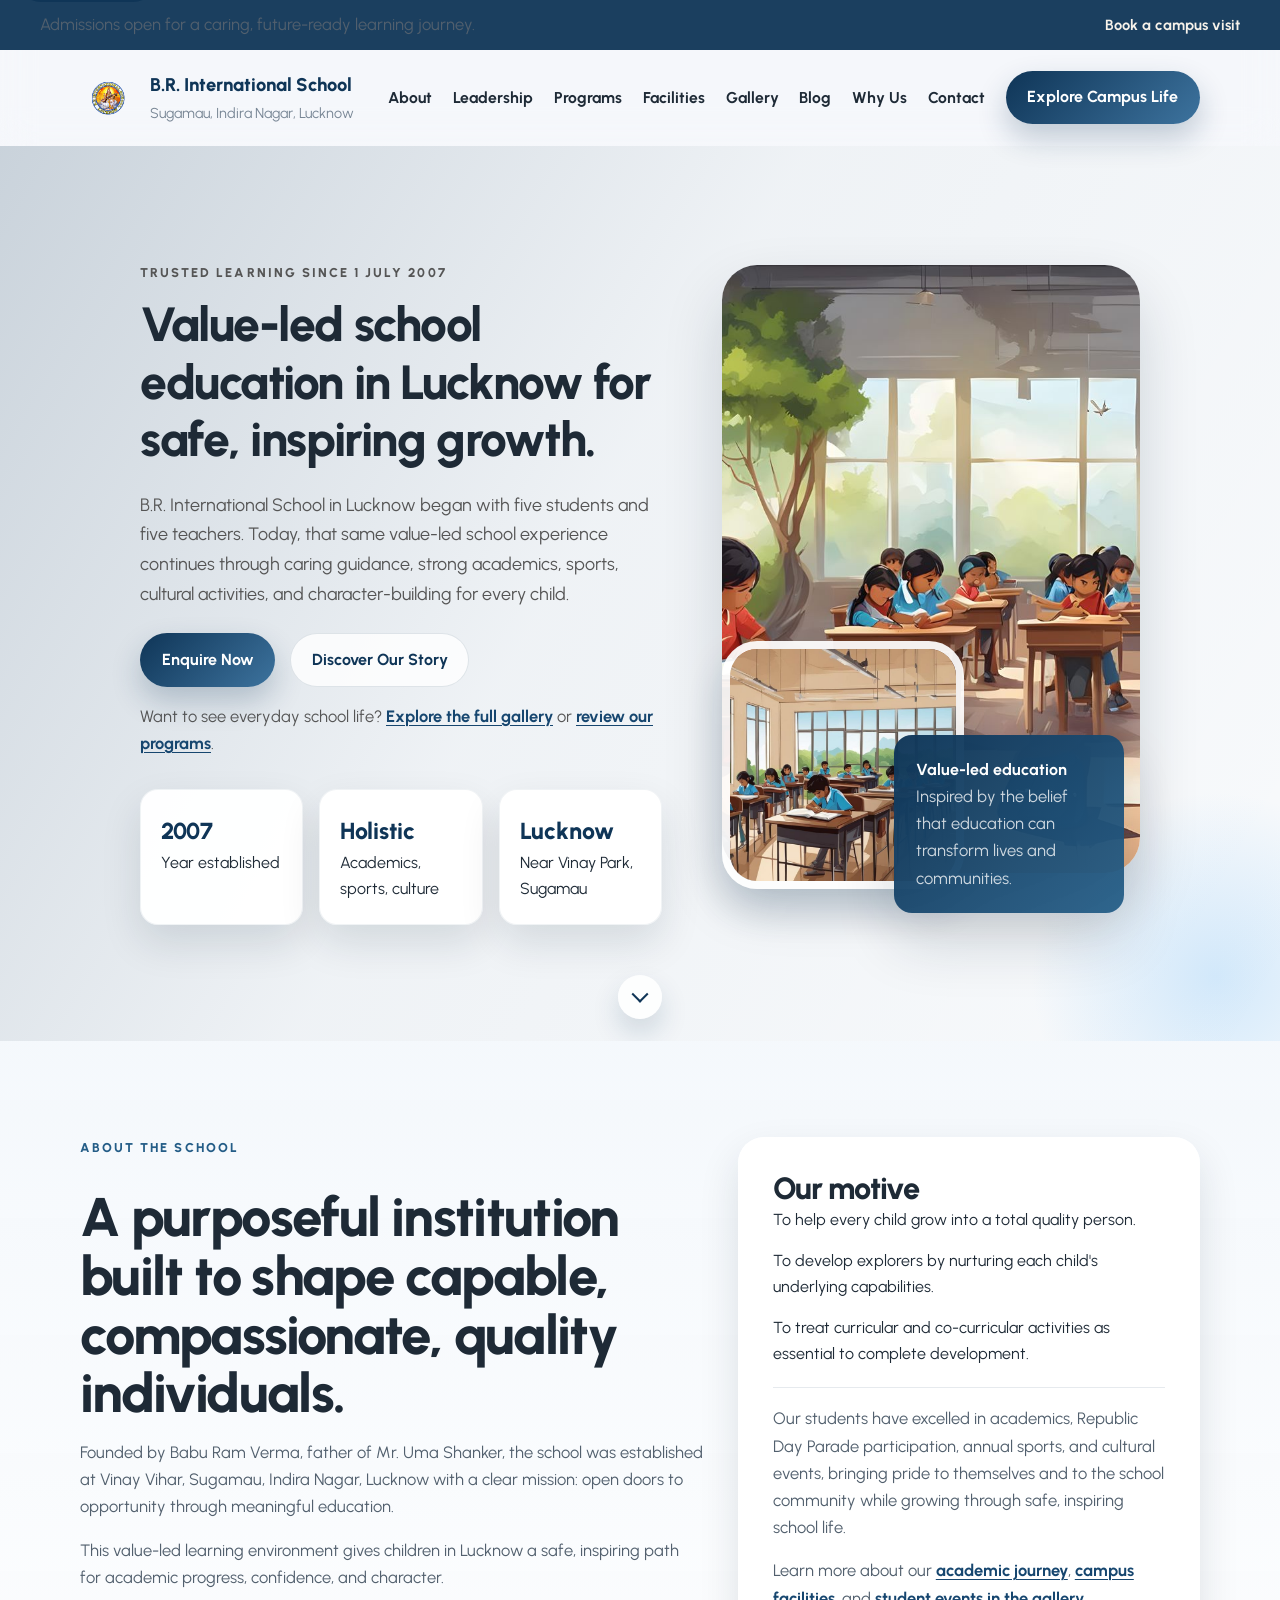
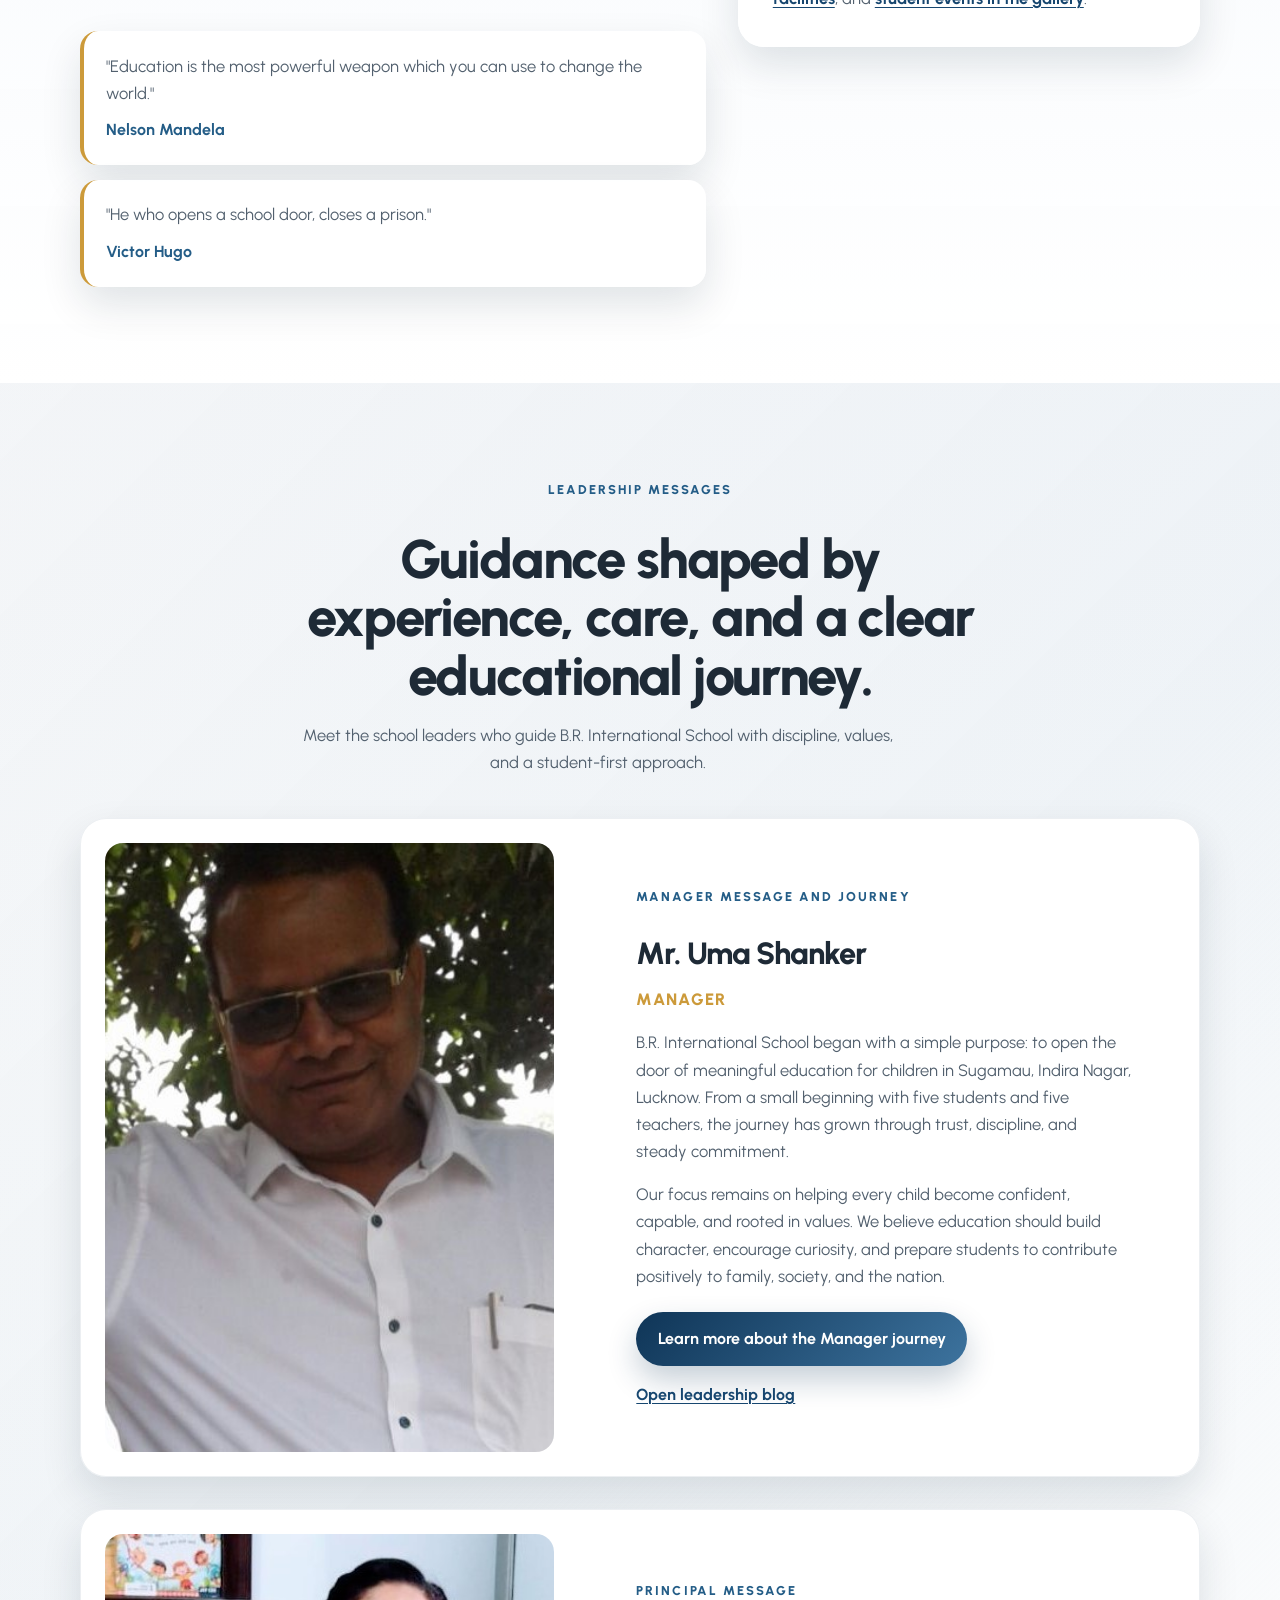
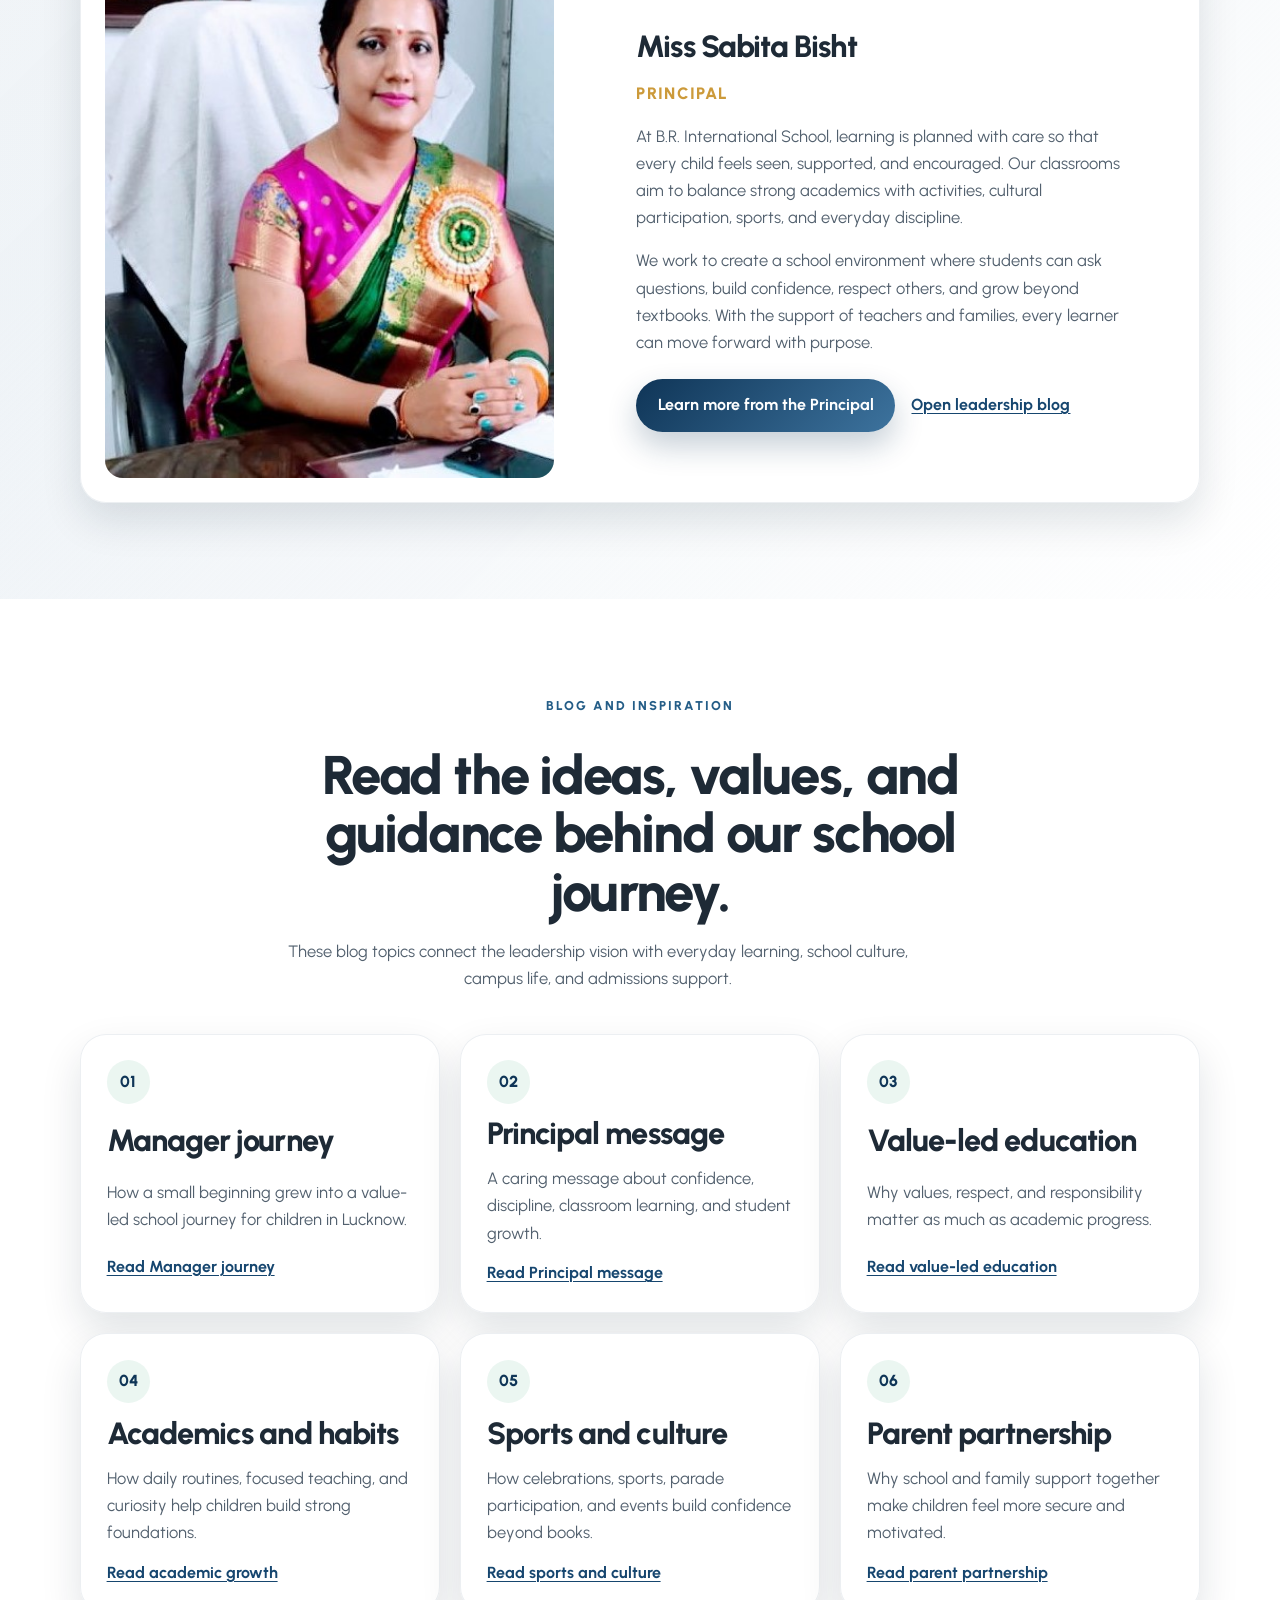
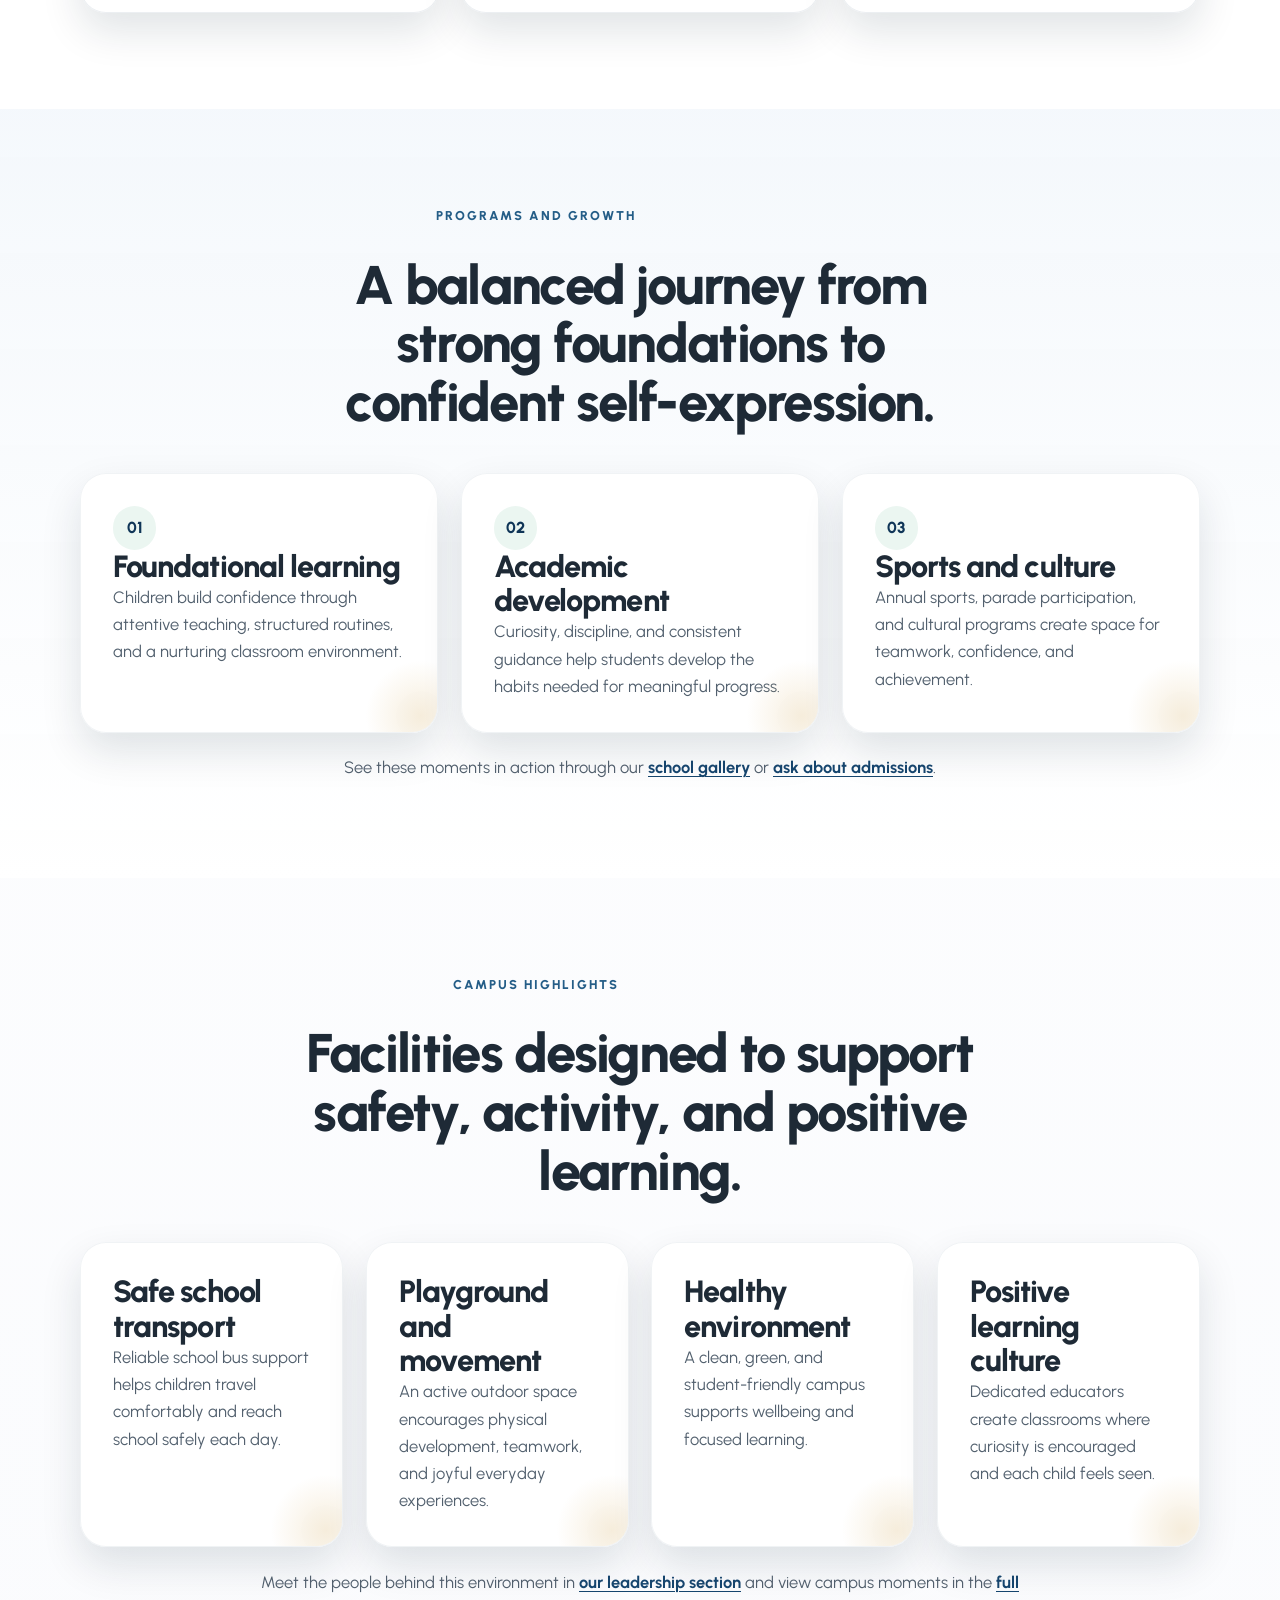
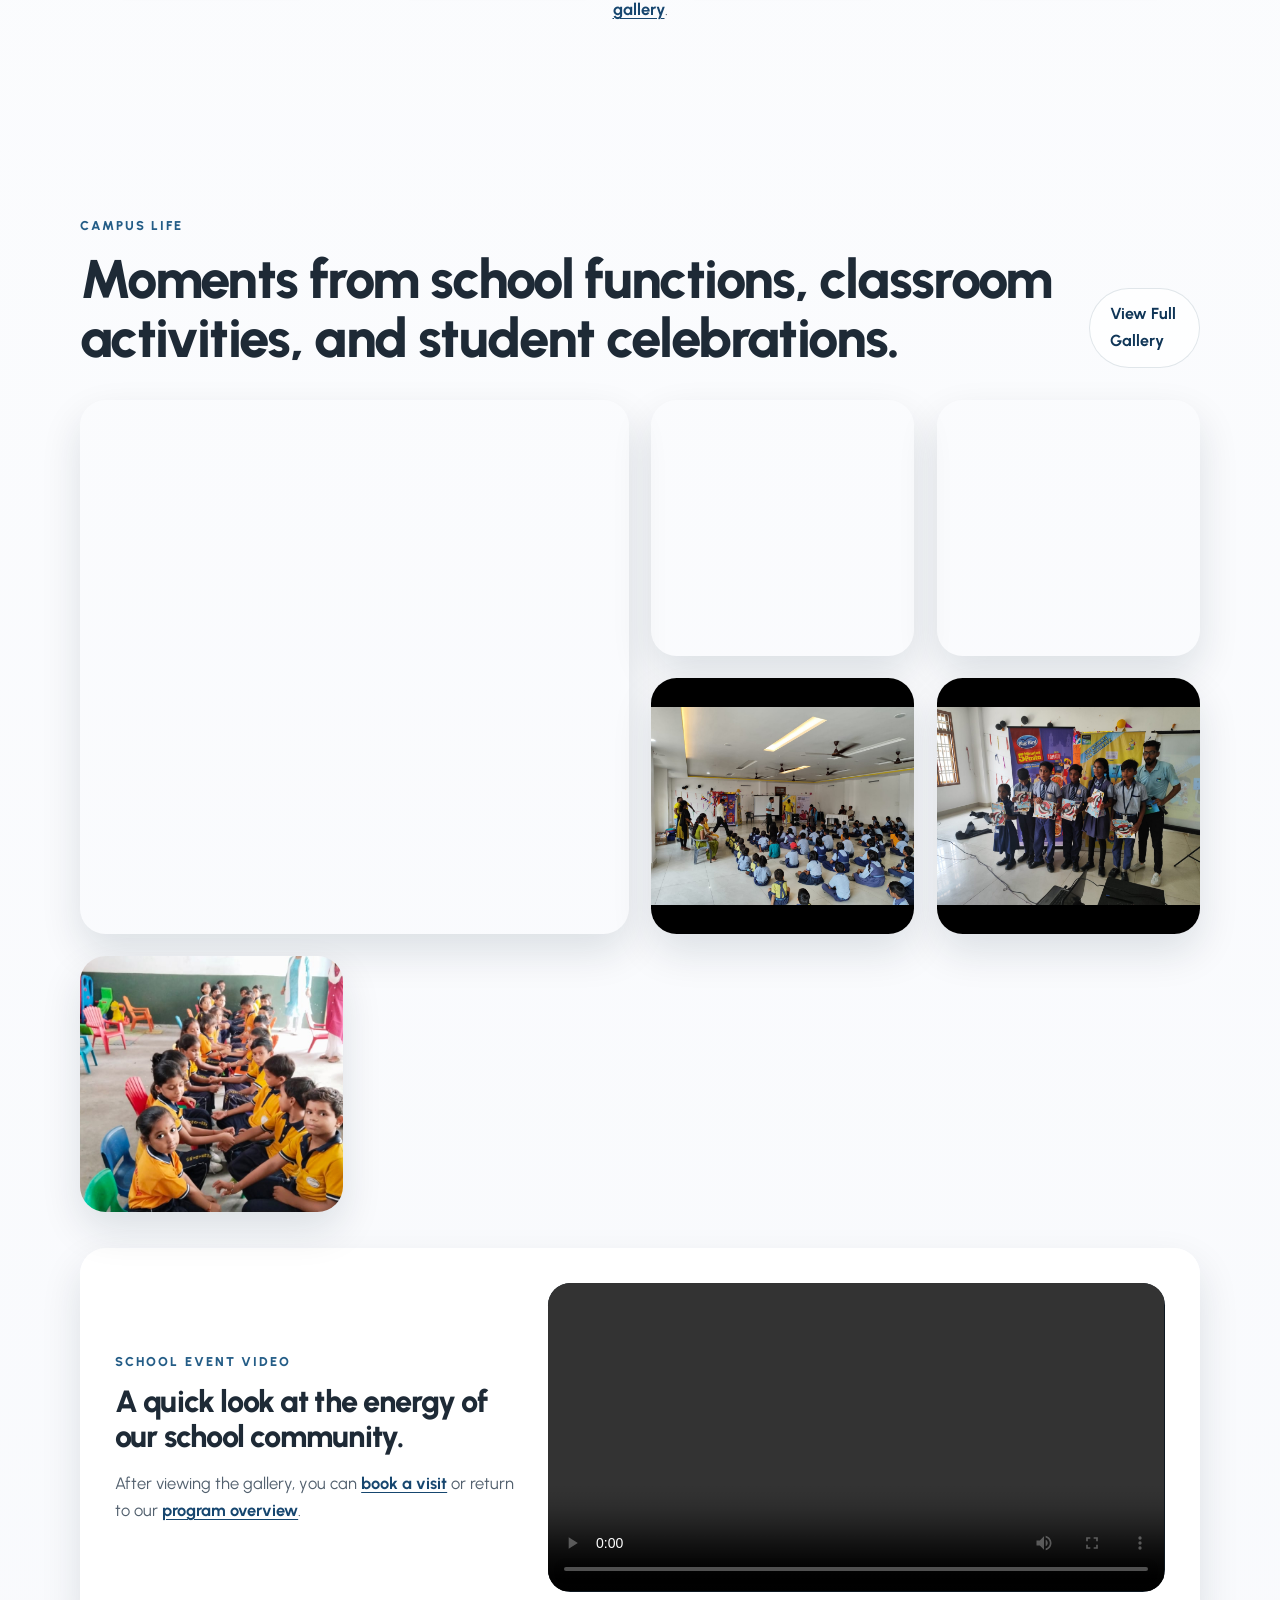
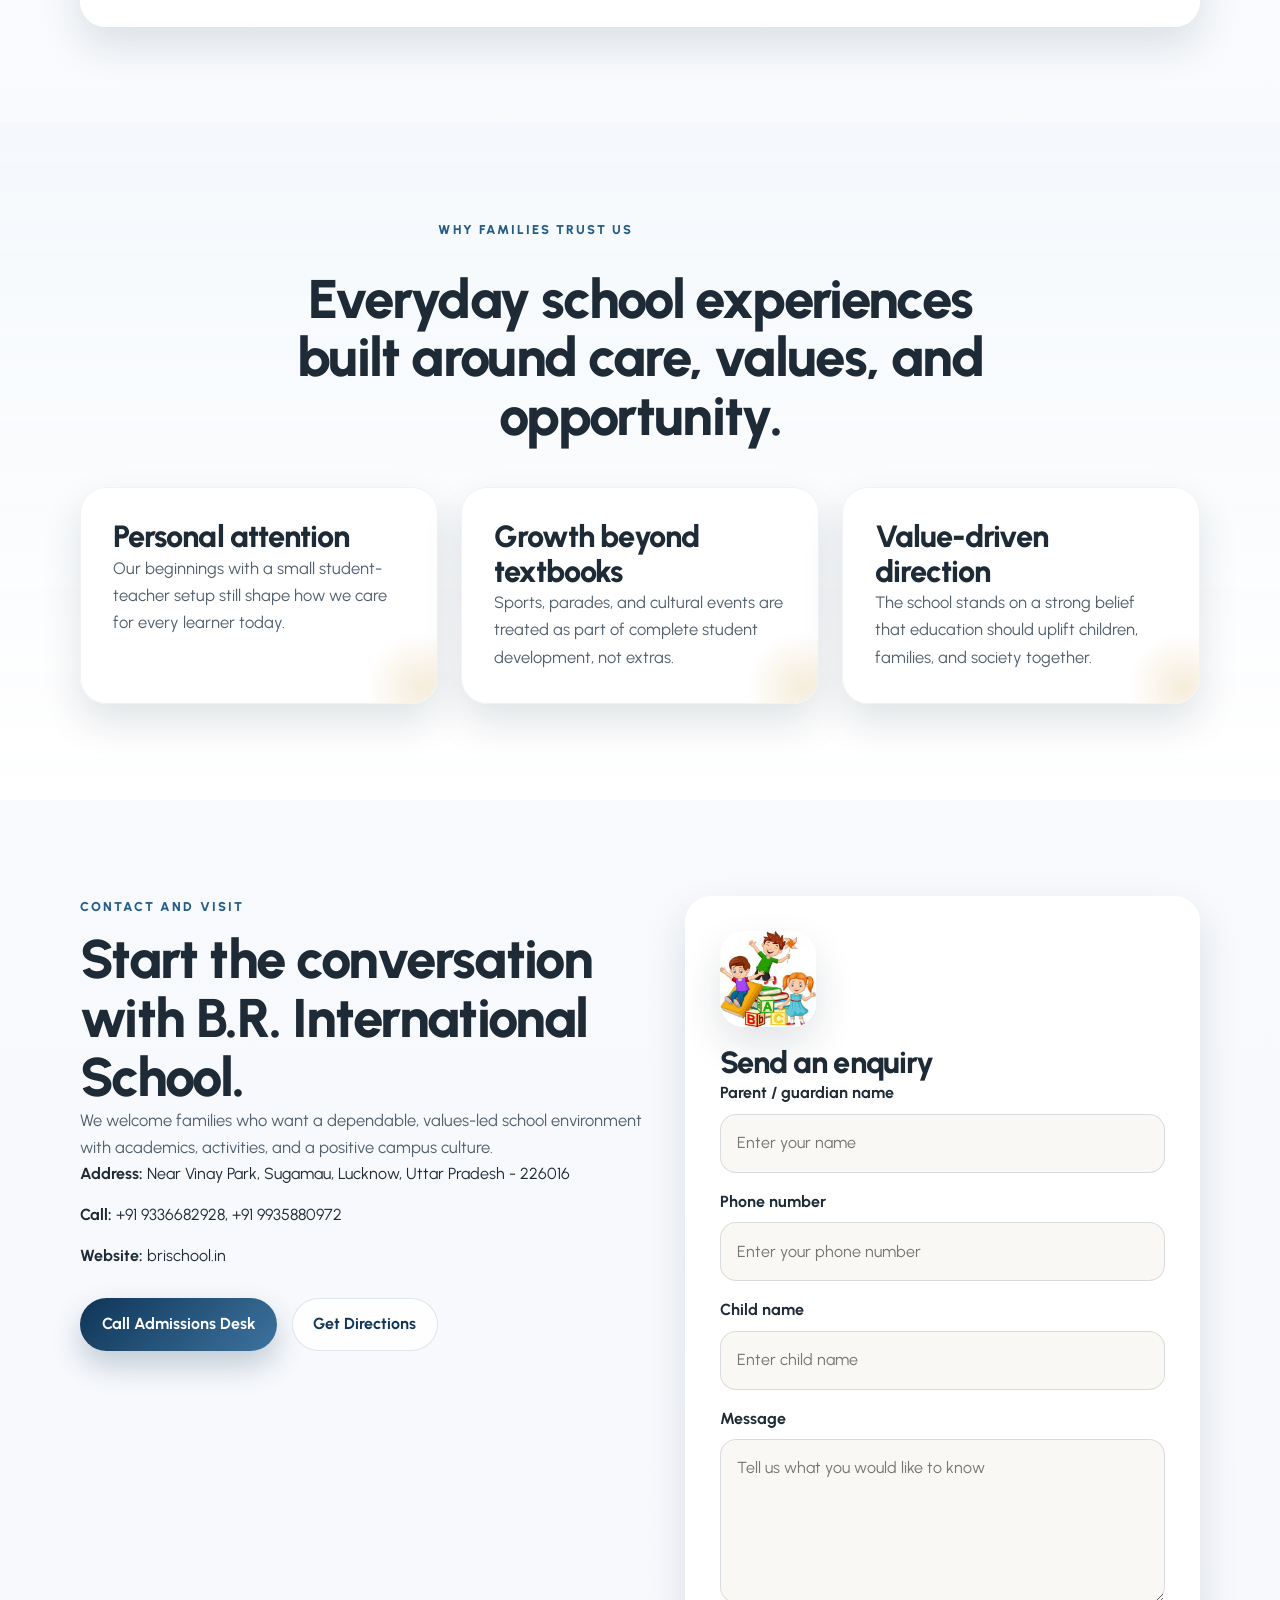
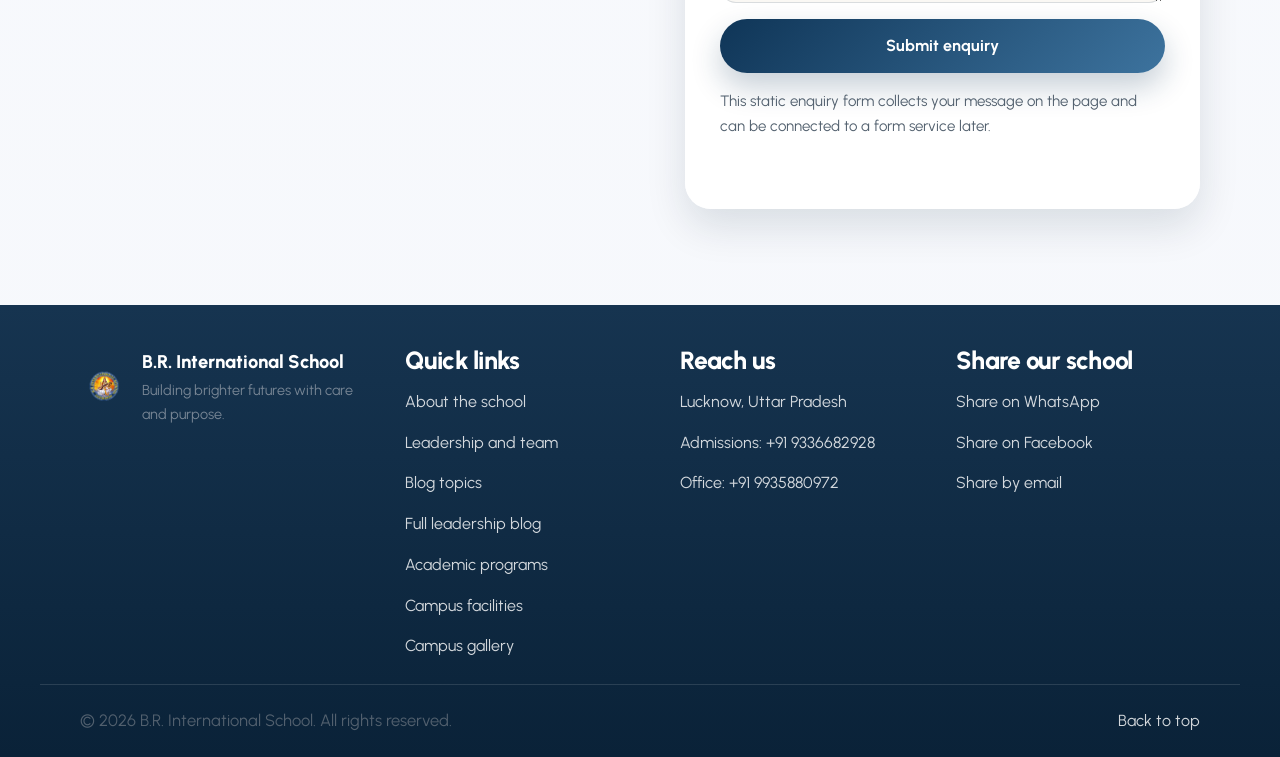
==== commit 63a77c31: "Add homepage blog menu and strengthen leadership layout" ====
--- a/index.html
+++ b/index.html
@@ -25,7 +25,7 @@
   <link rel="preconnect" href="https://fonts.gstatic.com" crossorigin>
   <link href="https://fonts.googleapis.com/css2?family=Cormorant+Garamond:wght@500;600;700&family=Urbanist:wght@400;500;600;700;800&display=swap" rel="stylesheet">
   <link href="https://unpkg.com/aos@2.3.4/dist/aos.css" rel="stylesheet">
-  <link rel="stylesheet" href="assets/css/style.css">
+  <link rel="stylesheet" href="assets/css/style.css?v=20260603-leadership-blog">
   <script type="application/ld+json">
   {
     "@context": "https://schema.org",
@@ -84,7 +84,7 @@
           <a href="#programs">Programs</a>
           <a href="#facilities">Facilities</a>
           <a href="#gallery-preview">Gallery</a>
-          <a href="leadership-blog.html">Blog</a>
+          <a href="#blog-menu">Blog</a>
           <a href="#testimonials">Why Us</a>
           <a href="#contact">Contact</a>
           <a class="button button-primary" href="gallery.html">Explore Campus Life</a>
@@ -194,7 +194,10 @@
               <p class="leader-role">Manager</p>
               <p>B.R. International School began with a simple purpose: to open the door of meaningful education for children in Sugamau, Indira Nagar, Lucknow. From a small beginning with five students and five teachers, the journey has grown through trust, discipline, and steady commitment.</p>
               <p>Our focus remains on helping every child become confident, capable, and rooted in values. We believe education should build character, encourage curiosity, and prepare students to contribute positively to family, society, and the nation.</p>
-              <a class="button button-secondary" href="leadership-blog.html#manager-journey">Learn more about the Manager journey</a>
+              <div class="leadership-actions">
+                <a class="button button-primary" href="leadership-blog.html#manager-journey">Learn more about the Manager journey</a>
+                <a class="inline-link" href="leadership-blog.html">Open leadership blog</a>
+              </div>
             </div>
           </article>
 
@@ -208,8 +211,60 @@
               <p class="leader-role">Principal</p>
               <p>At B.R. International School, learning is planned with care so that every child feels seen, supported, and encouraged. Our classrooms aim to balance strong academics with activities, cultural participation, sports, and everyday discipline.</p>
               <p>We work to create a school environment where students can ask questions, build confidence, respect others, and grow beyond textbooks. With the support of teachers and families, every learner can move forward with purpose.</p>
-              <a class="button button-secondary" href="leadership-blog.html#principal-message">Learn more from the Principal</a>
+              <div class="leadership-actions">
+                <a class="button button-primary" href="leadership-blog.html#principal-message">Learn more from the Principal</a>
+                <a class="inline-link" href="leadership-blog.html">Open leadership blog</a>
+              </div>
             </div>
+          </article>
+        </div>
+      </div>
+    </section>
+
+    <section class="section blog-menu-section" id="blog-menu" data-aos="fade-up">
+      <div class="container">
+        <div class="section-heading center">
+          <p class="eyebrow">Blog and inspiration</p>
+          <h2>Read the ideas, values, and guidance behind our school journey.</h2>
+          <p>These blog topics connect the leadership vision with everyday learning, school culture, campus life, and admissions support.</p>
+        </div>
+
+        <div class="blog-topic-grid">
+          <article class="blog-topic-card">
+            <span class="card-kicker">01</span>
+            <p class="card-title">Manager journey</p>
+            <p>How a small beginning grew into a value-led school journey for children in Lucknow.</p>
+            <a class="inline-link" href="leadership-blog.html#manager-journey">Read Manager journey</a>
+          </article>
+          <article class="blog-topic-card">
+            <span class="card-kicker">02</span>
+            <p class="card-title">Principal message</p>
+            <p>A caring message about confidence, discipline, classroom learning, and student growth.</p>
+            <a class="inline-link" href="leadership-blog.html#principal-message">Read Principal message</a>
+          </article>
+          <article class="blog-topic-card">
+            <span class="card-kicker">03</span>
+            <p class="card-title">Value-led education</p>
+            <p>Why values, respect, and responsibility matter as much as academic progress.</p>
+            <a class="inline-link" href="leadership-blog.html#value-led-education">Read value-led education</a>
+          </article>
+          <article class="blog-topic-card">
+            <span class="card-kicker">04</span>
+            <p class="card-title">Academics and habits</p>
+            <p>How daily routines, focused teaching, and curiosity help children build strong foundations.</p>
+            <a class="inline-link" href="leadership-blog.html#academic-growth">Read academic growth</a>
+          </article>
+          <article class="blog-topic-card">
+            <span class="card-kicker">05</span>
+            <p class="card-title">Sports and culture</p>
+            <p>How celebrations, sports, parade participation, and events build confidence beyond books.</p>
+            <a class="inline-link" href="leadership-blog.html#sports-culture">Read sports and culture</a>
+          </article>
+          <article class="blog-topic-card">
+            <span class="card-kicker">06</span>
+            <p class="card-title">Parent partnership</p>
+            <p>Why school and family support together make children feel more secure and motivated.</p>
+            <a class="inline-link" href="leadership-blog.html#parent-partnership">Read parent partnership</a>
           </article>
         </div>
       </div>
@@ -400,7 +455,8 @@
         <ul class="footer-links">
           <li><a href="#about">About the school</a></li>
           <li><a href="#leadership">Leadership and team</a></li>
-          <li><a href="leadership-blog.html">Leadership blog</a></li>
+          <li><a href="#blog-menu">Blog topics</a></li>
+          <li><a href="leadership-blog.html">Full leadership blog</a></li>
           <li><a href="#programs">Academic programs</a></li>
           <li><a href="#facilities">Campus facilities</a></li>
           <li><a href="gallery.html">Campus gallery</a></li>
--- a/assets/css/style.css
+++ b/assets/css/style.css
@@ -745,8 +745,7 @@
 }
 
 .leadership-message {
-  display: grid;
-  grid-template-columns: minmax(22rem, 0.46fr) minmax(0, 0.54fr);
+  display: flex;
   align-items: stretch;
   gap: 2.4rem;
   padding: 1.5rem;
@@ -763,6 +762,7 @@
 }
 
 .leadership-portrait {
+  flex: 0 0 min(42%, 34rem);
   overflow: hidden;
   min-height: 34rem;
   border-radius: calc(var(--radius-lg) - 8px);
@@ -781,10 +781,19 @@
 }
 
 .leadership-message-copy {
+  flex: 1 1 auto;
   display: grid;
   align-content: center;
   gap: 1rem;
   padding: clamp(1.4rem, 3.4vw, 3rem);
+}
+
+.leadership-actions {
+  display: flex;
+  flex-wrap: wrap;
+  align-items: center;
+  gap: 1rem;
+  margin-top: 0.4rem;
 }
 
 .leader-role {
@@ -796,6 +805,35 @@
 
 .blog-page .section {
   padding: 5.5rem 0;
+}
+
+.blog-menu-section,
+.blog-index-section {
+  background: #ffffff;
+}
+
+.blog-topic-grid {
+  display: grid;
+  grid-template-columns: repeat(3, minmax(0, 1fr));
+  gap: 1.25rem;
+}
+
+.blog-topic-card {
+  display: grid;
+  gap: 0.85rem;
+  min-height: 17rem;
+  padding: 1.6rem;
+  border: 1px solid rgba(15, 53, 87, 0.08);
+  border-radius: var(--radius-lg);
+  background: rgba(255, 255, 255, 0.96);
+  box-shadow: var(--shadow-md);
+  transition: transform 0.3s ease, box-shadow 0.3s ease;
+}
+
+.blog-topic-card:hover,
+.blog-topic-card:focus-visible {
+  transform: translateY(-8px);
+  box-shadow: var(--shadow-lg);
 }
 
 .blog-hero {
@@ -853,6 +891,20 @@
 
 .blog-article h2 {
   max-width: 12ch;
+}
+
+.blog-article-solo {
+  display: grid;
+  gap: 1rem;
+  max-width: 58rem;
+}
+
+.blog-article-solo h2 {
+  max-width: 15ch;
+}
+
+.blog-article-solo p {
+  font-size: 1.08rem;
 }
 
 .blog-cta {
@@ -1323,6 +1375,18 @@
   .leadership-message,
   .blog-article-grid {
     grid-template-columns: 1fr;
+  }
+
+  .leadership-message {
+    display: grid;
+  }
+
+  .leadership-portrait {
+    flex-basis: auto;
+  }
+
+  .blog-topic-grid {
+    grid-template-columns: repeat(2, minmax(0, 1fr));
   }
 
   .blog-portrait {
@@ -1378,7 +1442,8 @@
 
   .hero-stats,
   .showcase-grid,
-  .gallery-summary {
+  .gallery-summary,
+  .blog-topic-grid {
     grid-template-columns: 1fr;
   }
 
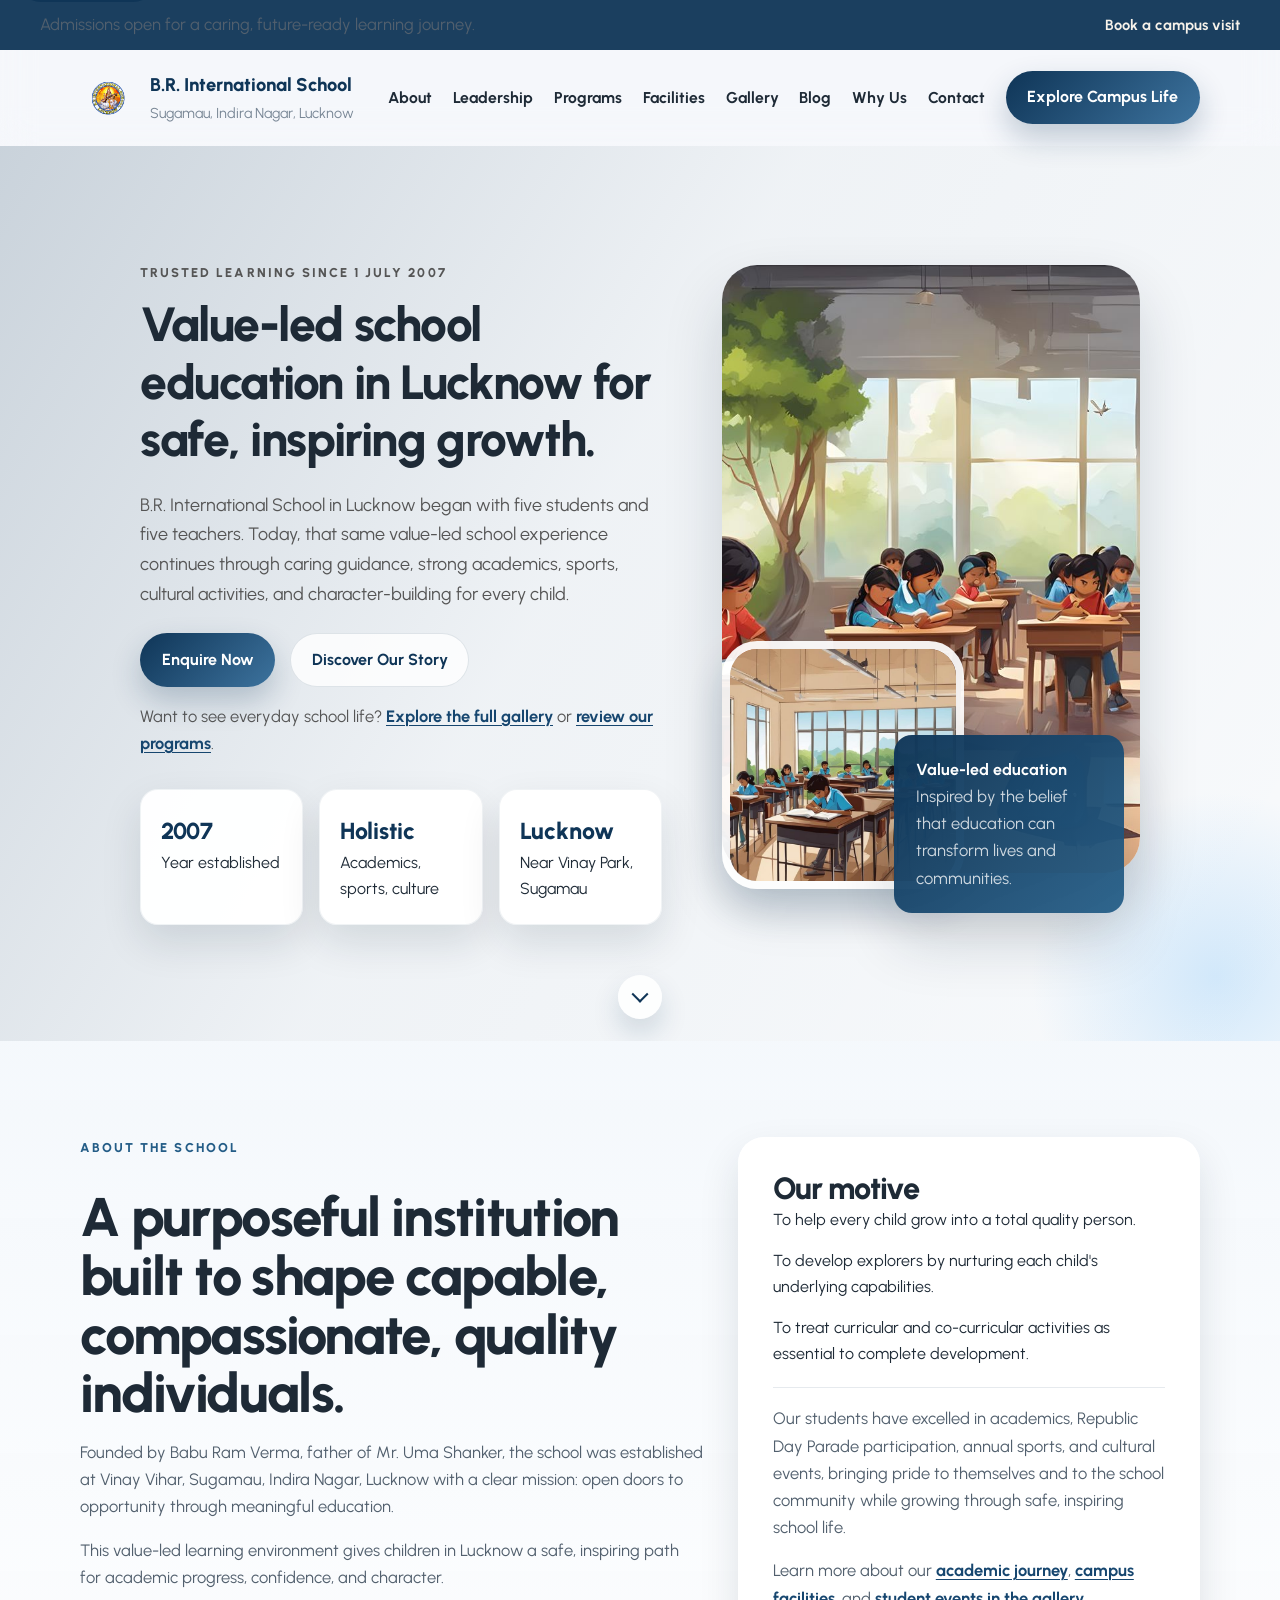
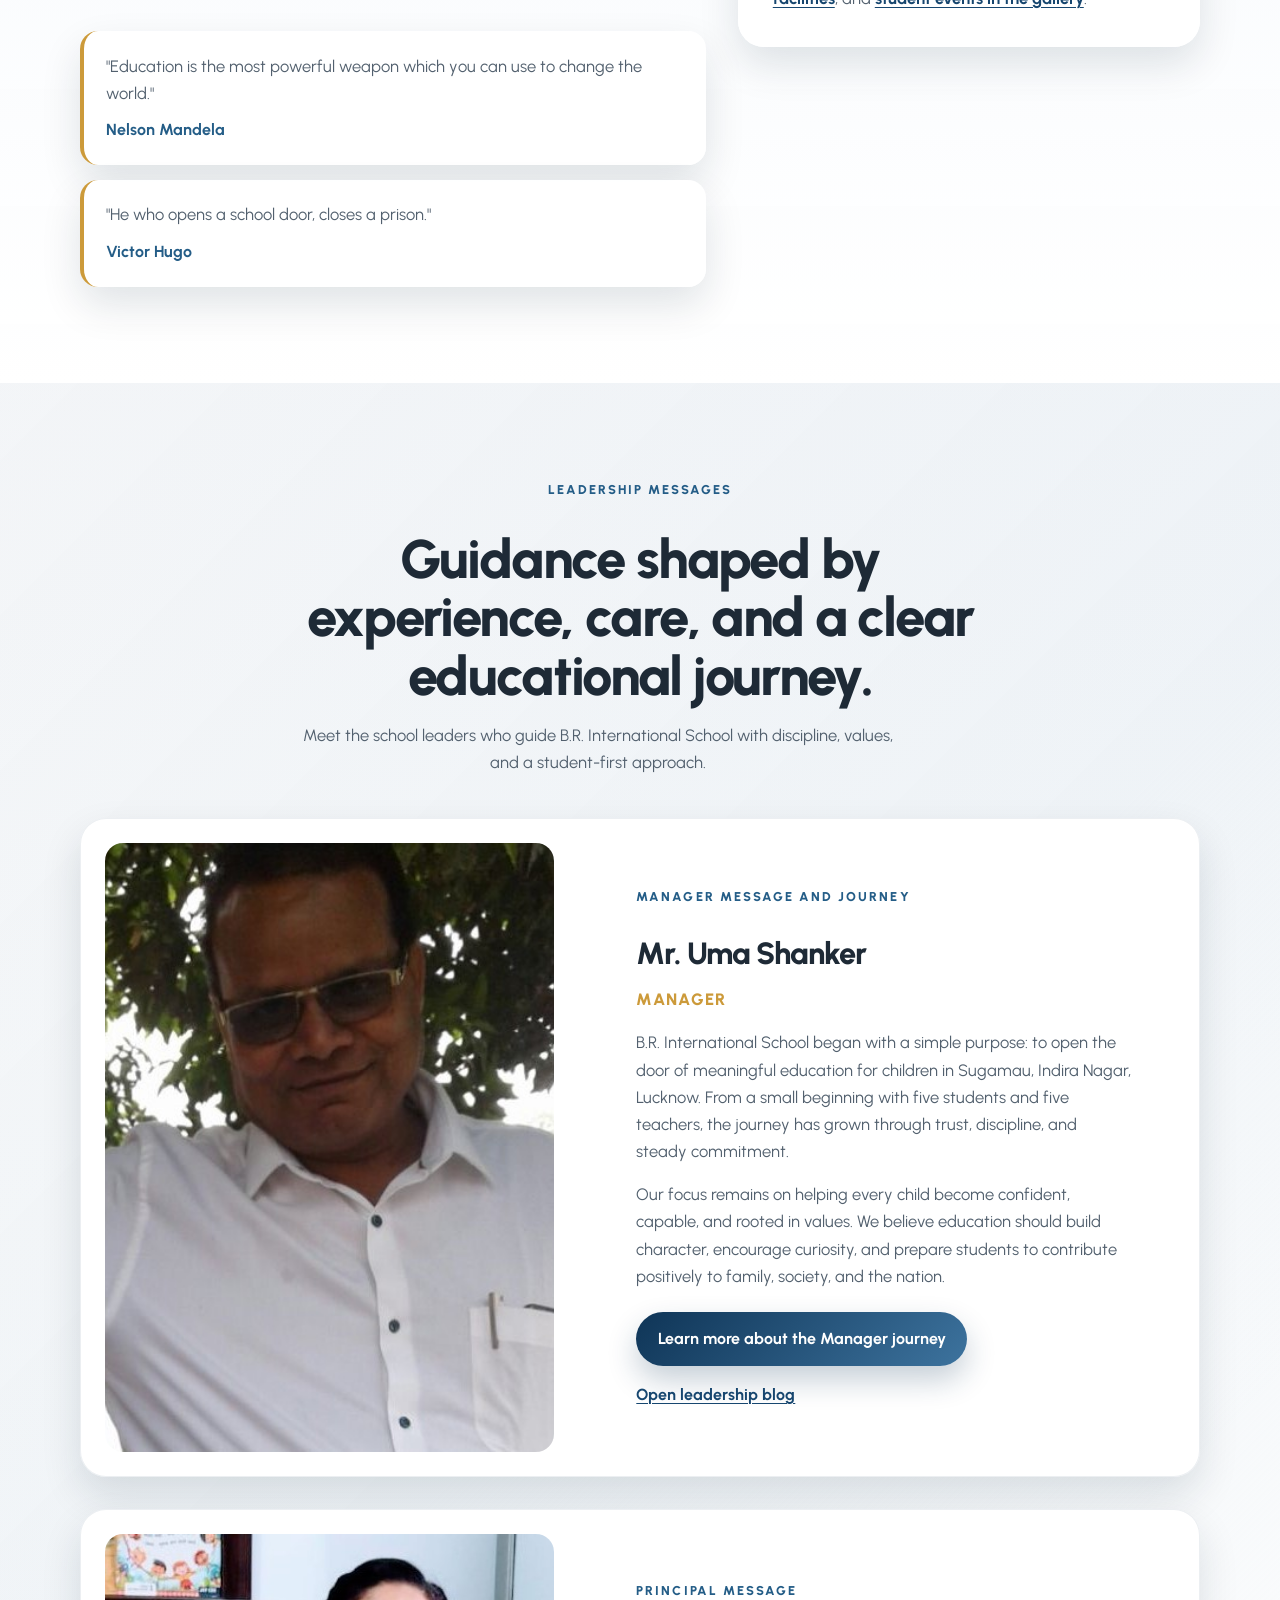
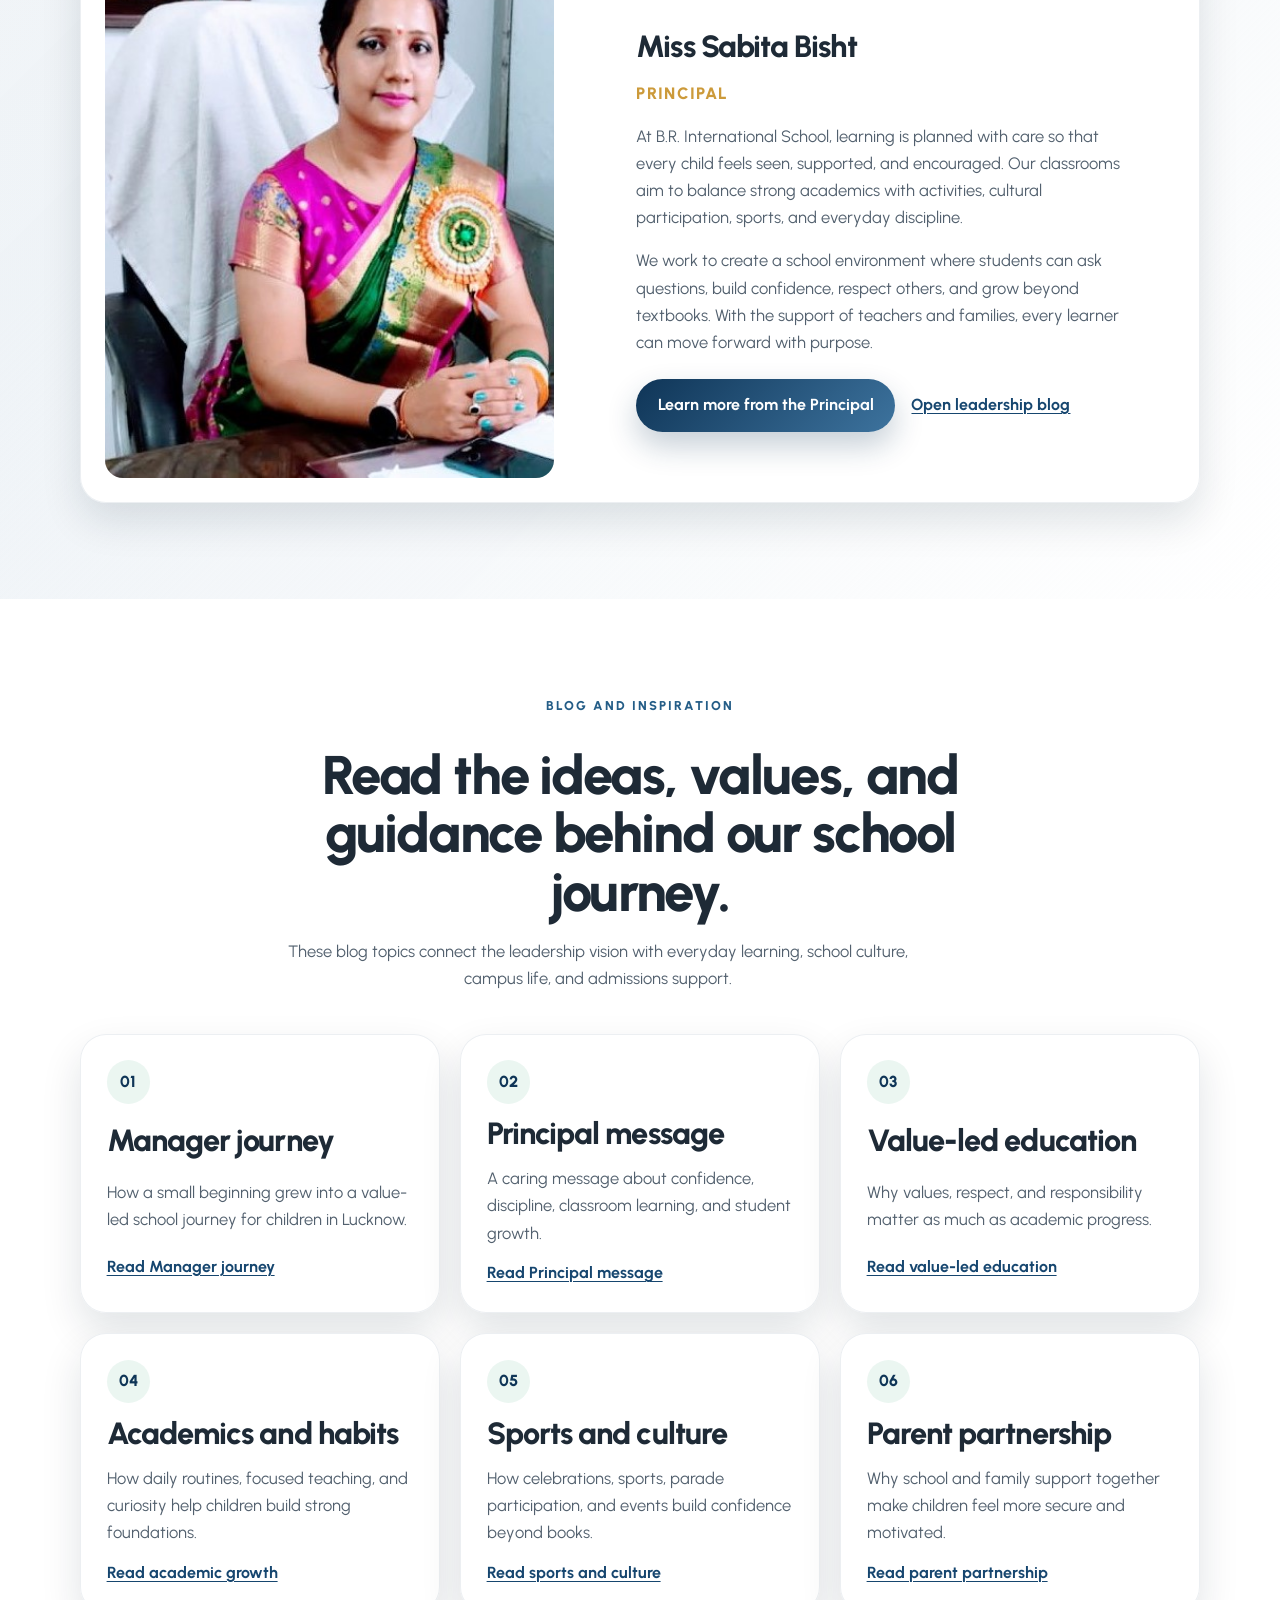
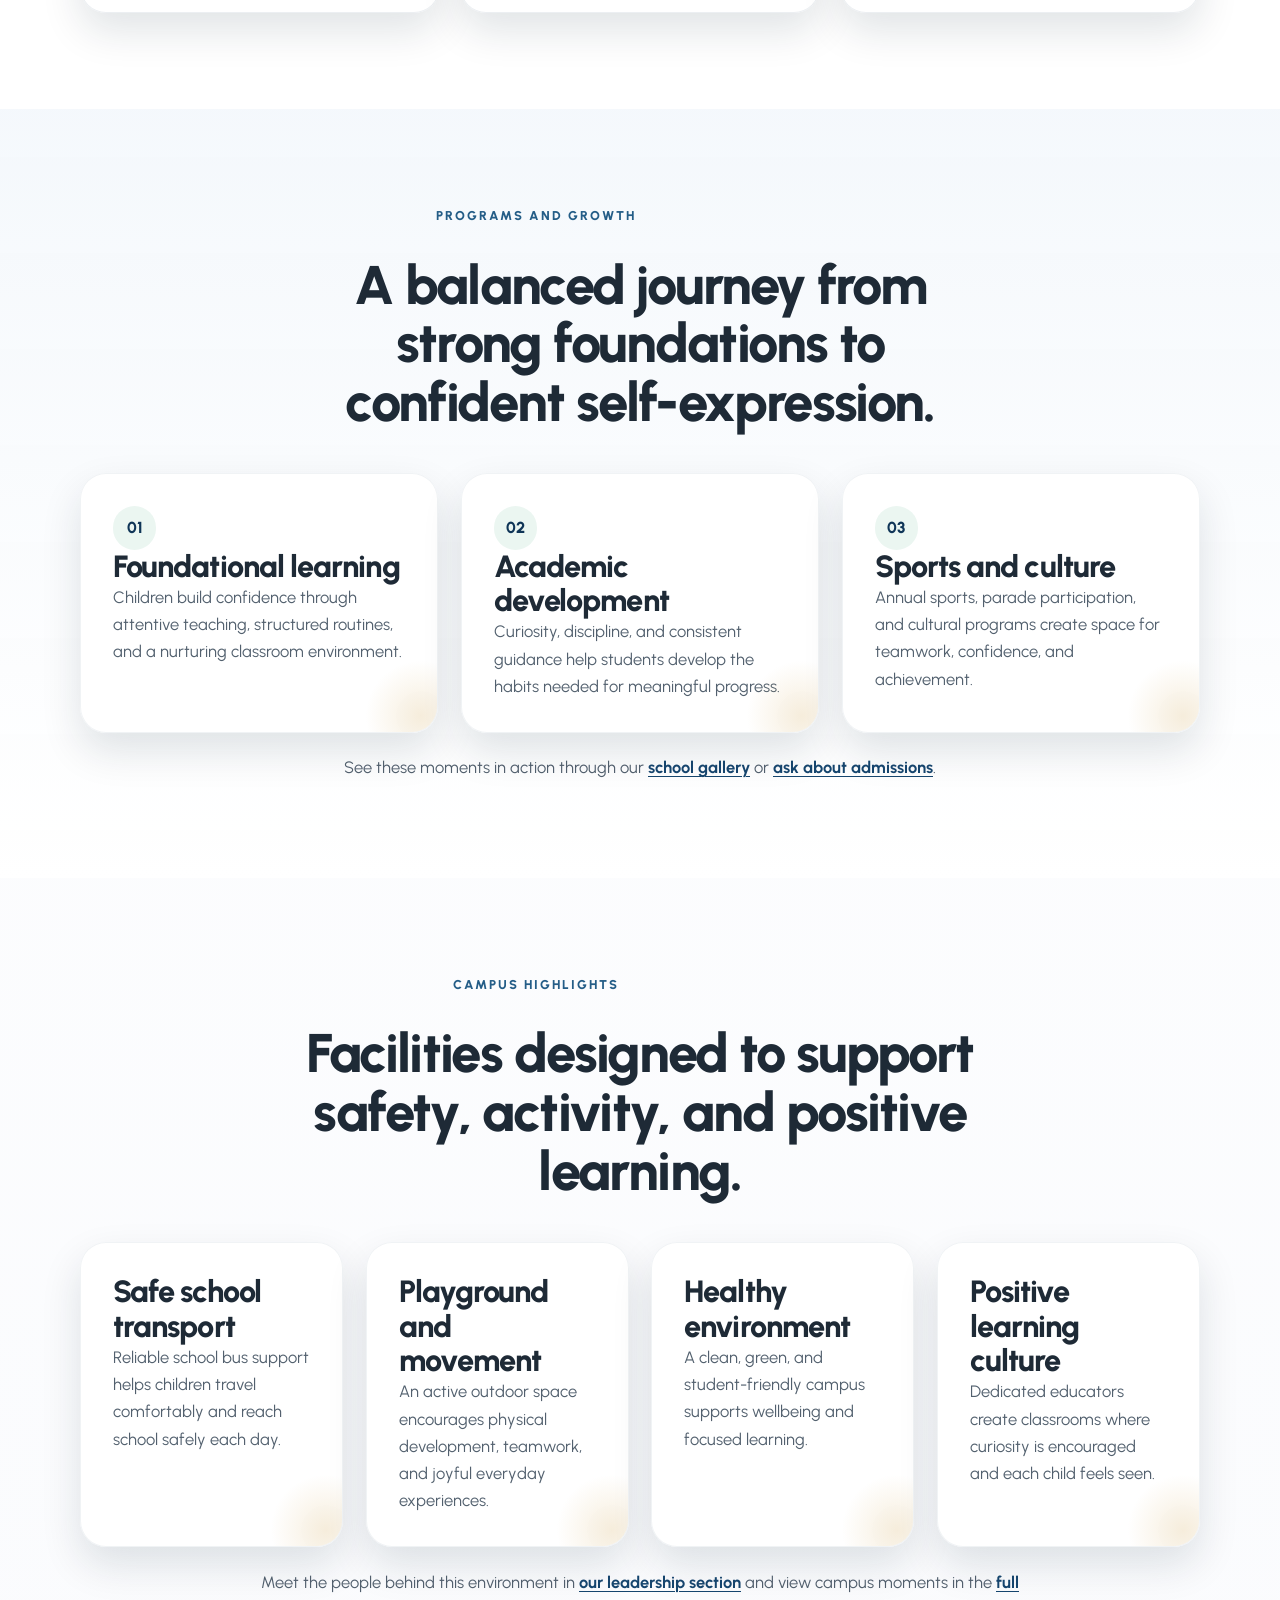
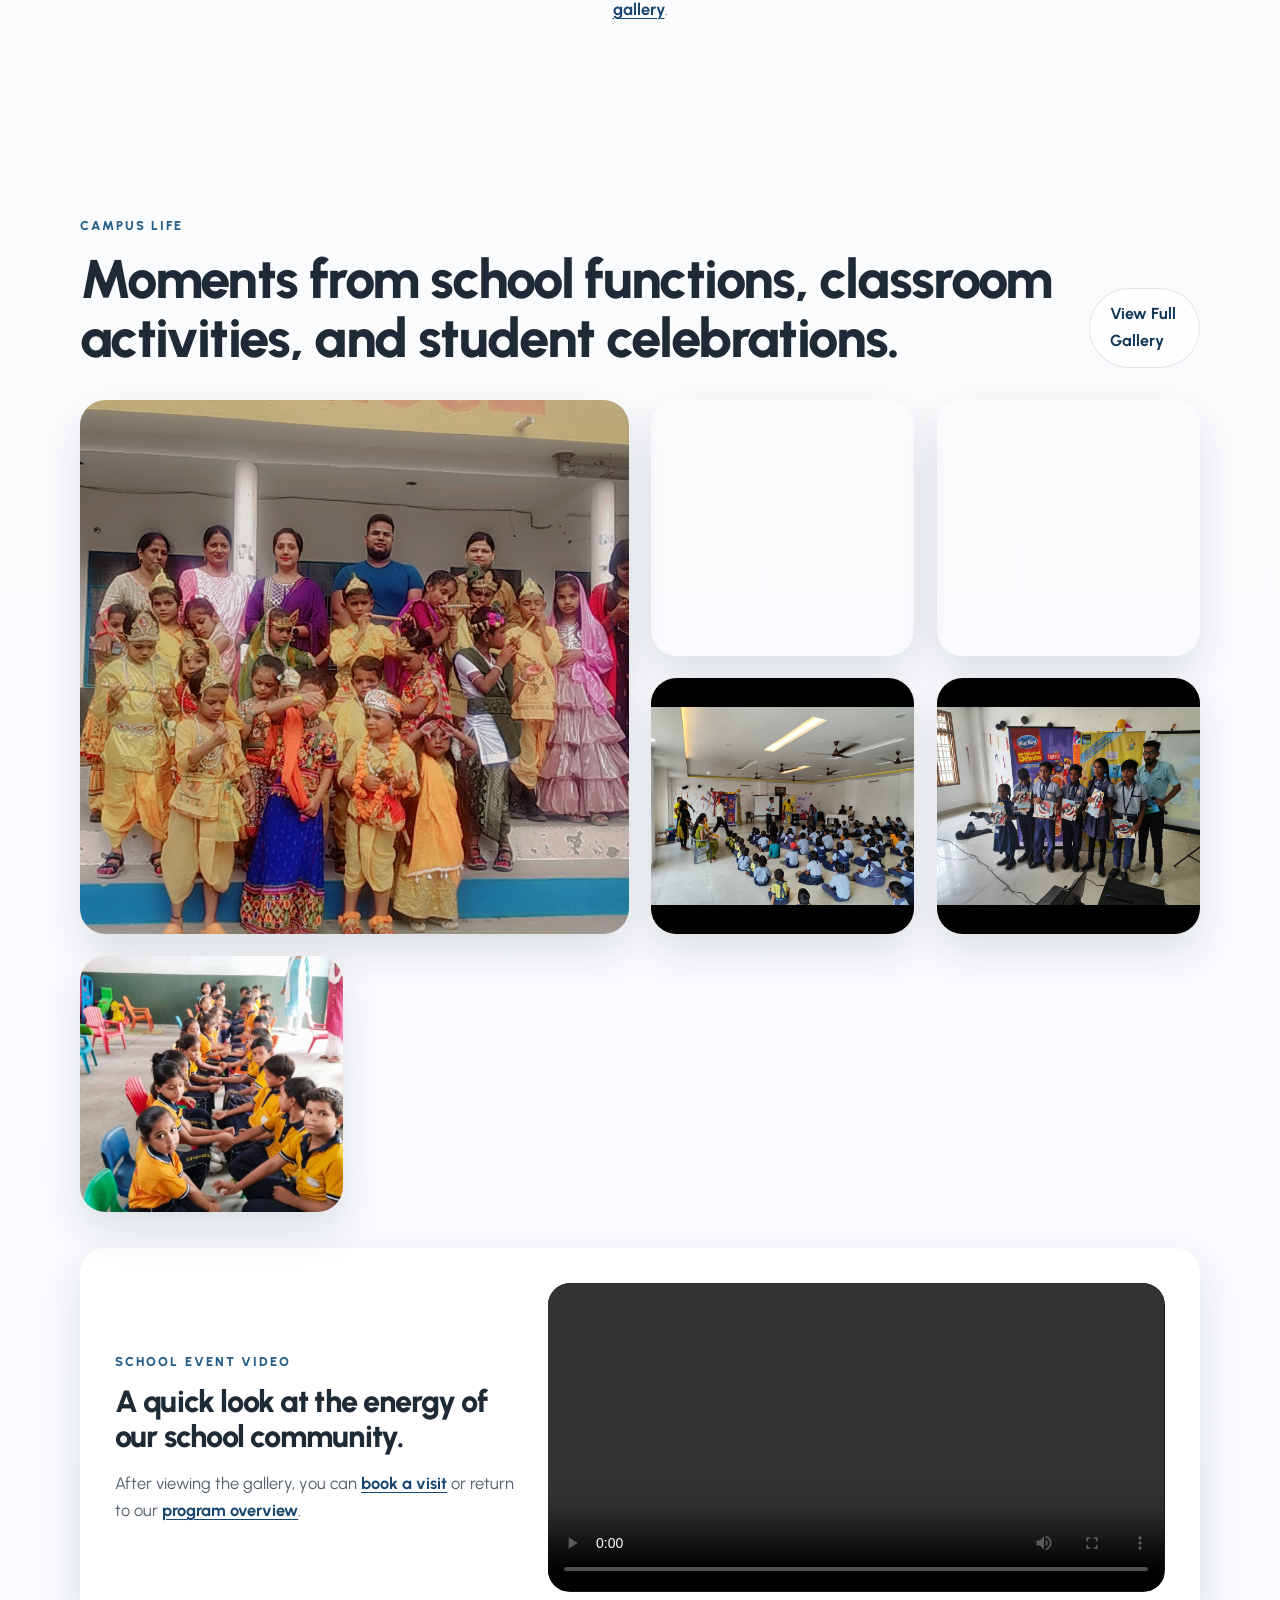
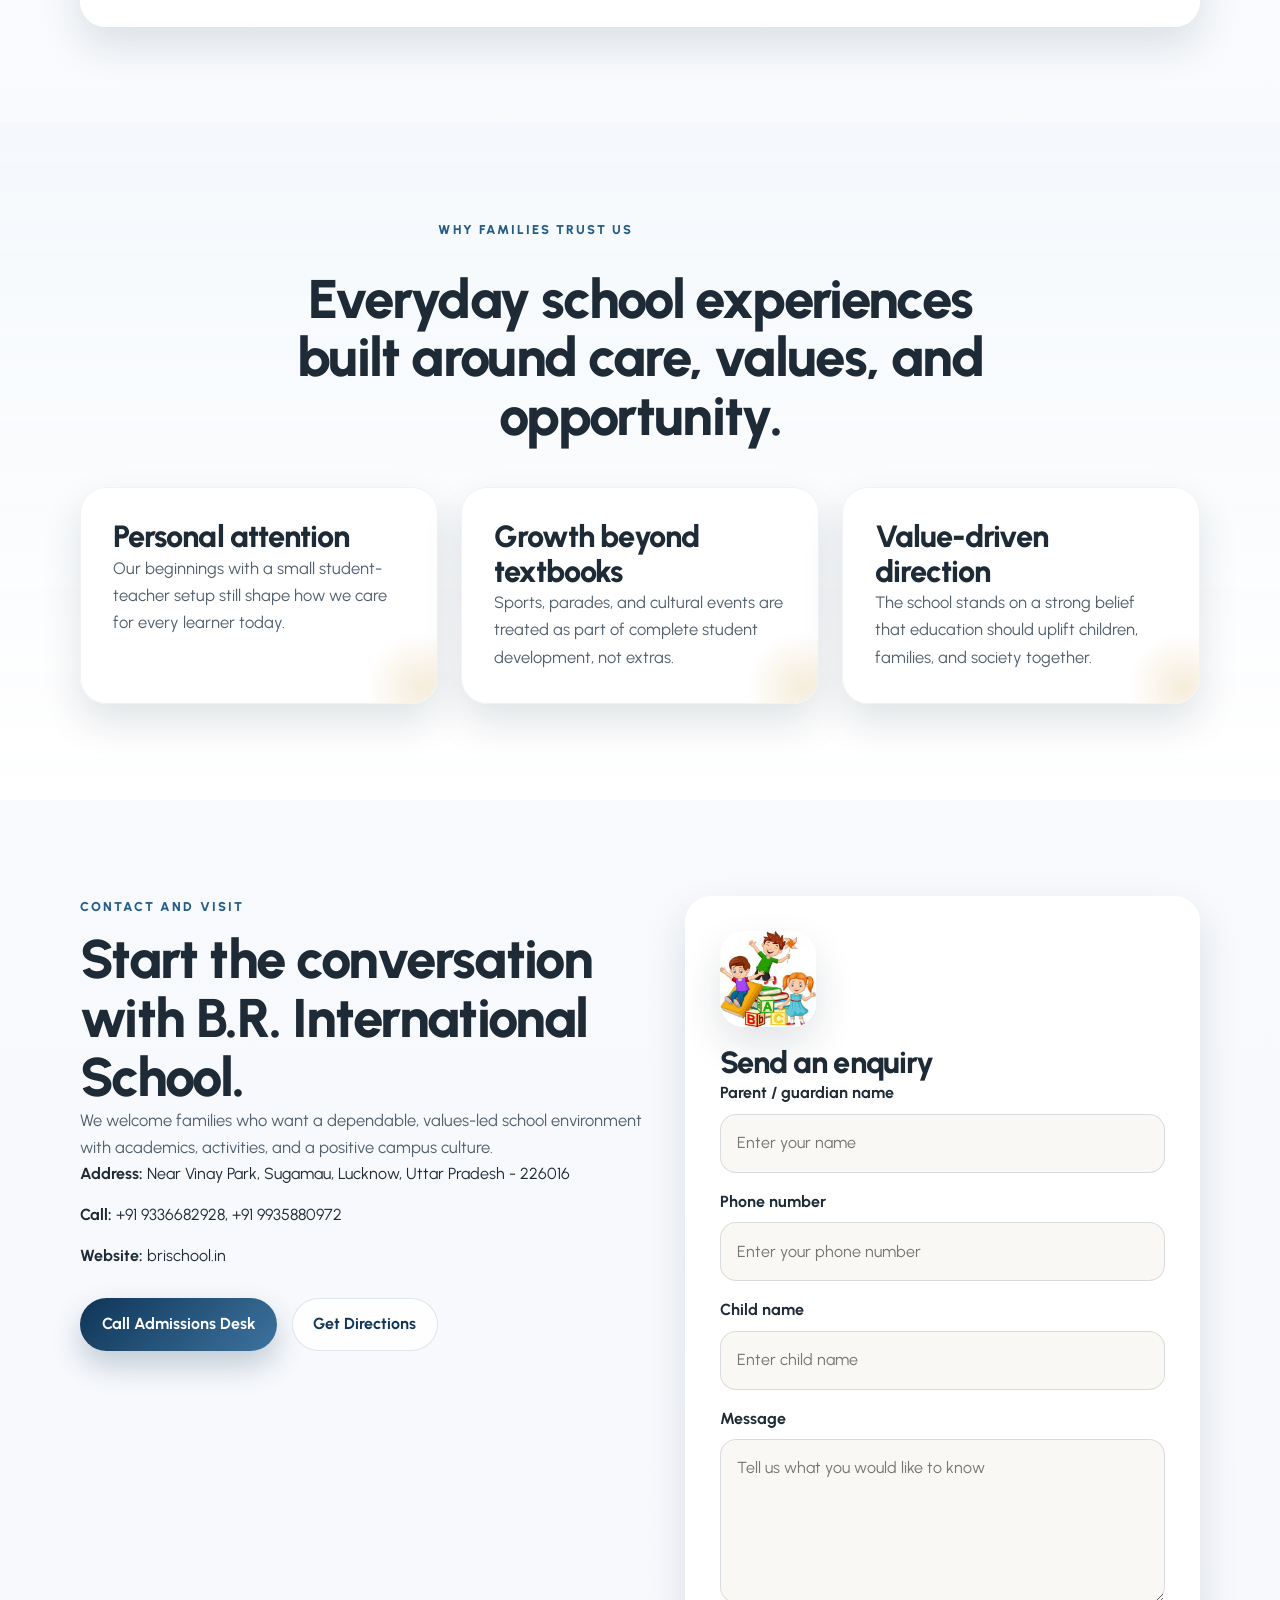
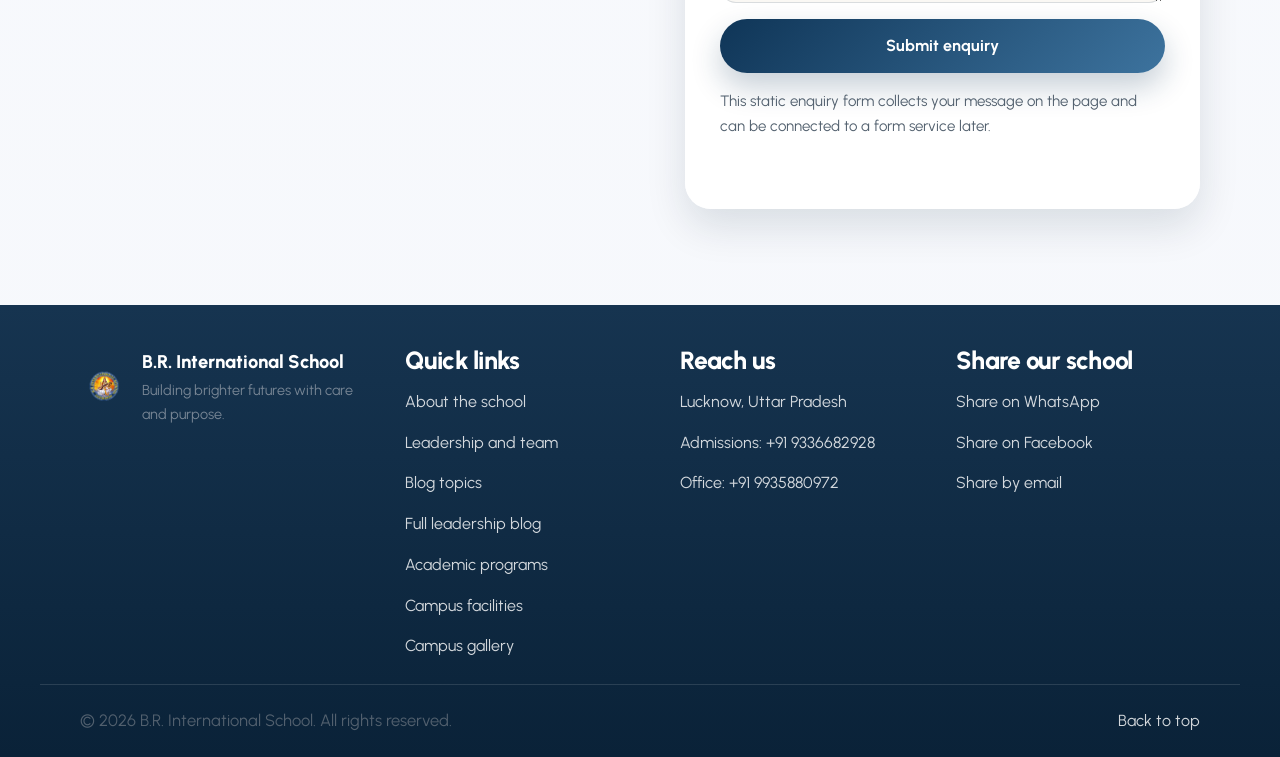
==== commit 064d44f2: "Split blog topics into separate pages" ====
--- a/index.html
+++ b/index.html
@@ -25,7 +25,7 @@
   <link rel="preconnect" href="https://fonts.gstatic.com" crossorigin>
   <link href="https://fonts.googleapis.com/css2?family=Cormorant+Garamond:wght@500;600;700&family=Urbanist:wght@400;500;600;700;800&display=swap" rel="stylesheet">
   <link href="https://unpkg.com/aos@2.3.4/dist/aos.css" rel="stylesheet">
-  <link rel="stylesheet" href="assets/css/style.css?v=20260603-leadership-blog">
+  <link rel="stylesheet" href="assets/css/style.css?v=20260603-separate-blogs">
   <script type="application/ld+json">
   {
     "@context": "https://schema.org",
@@ -195,7 +195,7 @@
               <p>B.R. International School began with a simple purpose: to open the door of meaningful education for children in Sugamau, Indira Nagar, Lucknow. From a small beginning with five students and five teachers, the journey has grown through trust, discipline, and steady commitment.</p>
               <p>Our focus remains on helping every child become confident, capable, and rooted in values. We believe education should build character, encourage curiosity, and prepare students to contribute positively to family, society, and the nation.</p>
               <div class="leadership-actions">
-                <a class="button button-primary" href="leadership-blog.html#manager-journey">Learn more about the Manager journey</a>
+                <a class="button button-primary" href="manager-journey.html">Learn more about the Manager journey</a>
                 <a class="inline-link" href="leadership-blog.html">Open leadership blog</a>
               </div>
             </div>
@@ -212,7 +212,7 @@
               <p>At B.R. International School, learning is planned with care so that every child feels seen, supported, and encouraged. Our classrooms aim to balance strong academics with activities, cultural participation, sports, and everyday discipline.</p>
               <p>We work to create a school environment where students can ask questions, build confidence, respect others, and grow beyond textbooks. With the support of teachers and families, every learner can move forward with purpose.</p>
               <div class="leadership-actions">
-                <a class="button button-primary" href="leadership-blog.html#principal-message">Learn more from the Principal</a>
+                <a class="button button-primary" href="principal-message.html">Learn more from the Principal</a>
                 <a class="inline-link" href="leadership-blog.html">Open leadership blog</a>
               </div>
             </div>
@@ -234,37 +234,37 @@
             <span class="card-kicker">01</span>
             <p class="card-title">Manager journey</p>
             <p>How a small beginning grew into a value-led school journey for children in Lucknow.</p>
-            <a class="inline-link" href="leadership-blog.html#manager-journey">Read Manager journey</a>
+            <a class="inline-link" href="manager-journey.html">Read Manager journey</a>
           </article>
           <article class="blog-topic-card">
             <span class="card-kicker">02</span>
             <p class="card-title">Principal message</p>
             <p>A caring message about confidence, discipline, classroom learning, and student growth.</p>
-            <a class="inline-link" href="leadership-blog.html#principal-message">Read Principal message</a>
+            <a class="inline-link" href="principal-message.html">Read Principal message</a>
           </article>
           <article class="blog-topic-card">
             <span class="card-kicker">03</span>
             <p class="card-title">Value-led education</p>
             <p>Why values, respect, and responsibility matter as much as academic progress.</p>
-            <a class="inline-link" href="leadership-blog.html#value-led-education">Read value-led education</a>
+            <a class="inline-link" href="value-led-education.html">Read value-led education</a>
           </article>
           <article class="blog-topic-card">
             <span class="card-kicker">04</span>
             <p class="card-title">Academics and habits</p>
             <p>How daily routines, focused teaching, and curiosity help children build strong foundations.</p>
-            <a class="inline-link" href="leadership-blog.html#academic-growth">Read academic growth</a>
+            <a class="inline-link" href="academic-growth.html">Read academic growth</a>
           </article>
           <article class="blog-topic-card">
             <span class="card-kicker">05</span>
             <p class="card-title">Sports and culture</p>
             <p>How celebrations, sports, parade participation, and events build confidence beyond books.</p>
-            <a class="inline-link" href="leadership-blog.html#sports-culture">Read sports and culture</a>
+            <a class="inline-link" href="sports-culture.html">Read sports and culture</a>
           </article>
           <article class="blog-topic-card">
             <span class="card-kicker">06</span>
             <p class="card-title">Parent partnership</p>
             <p>Why school and family support together make children feel more secure and motivated.</p>
-            <a class="inline-link" href="leadership-blog.html#parent-partnership">Read parent partnership</a>
+            <a class="inline-link" href="parent-partnership.html">Read parent partnership</a>
           </article>
         </div>
       </div>
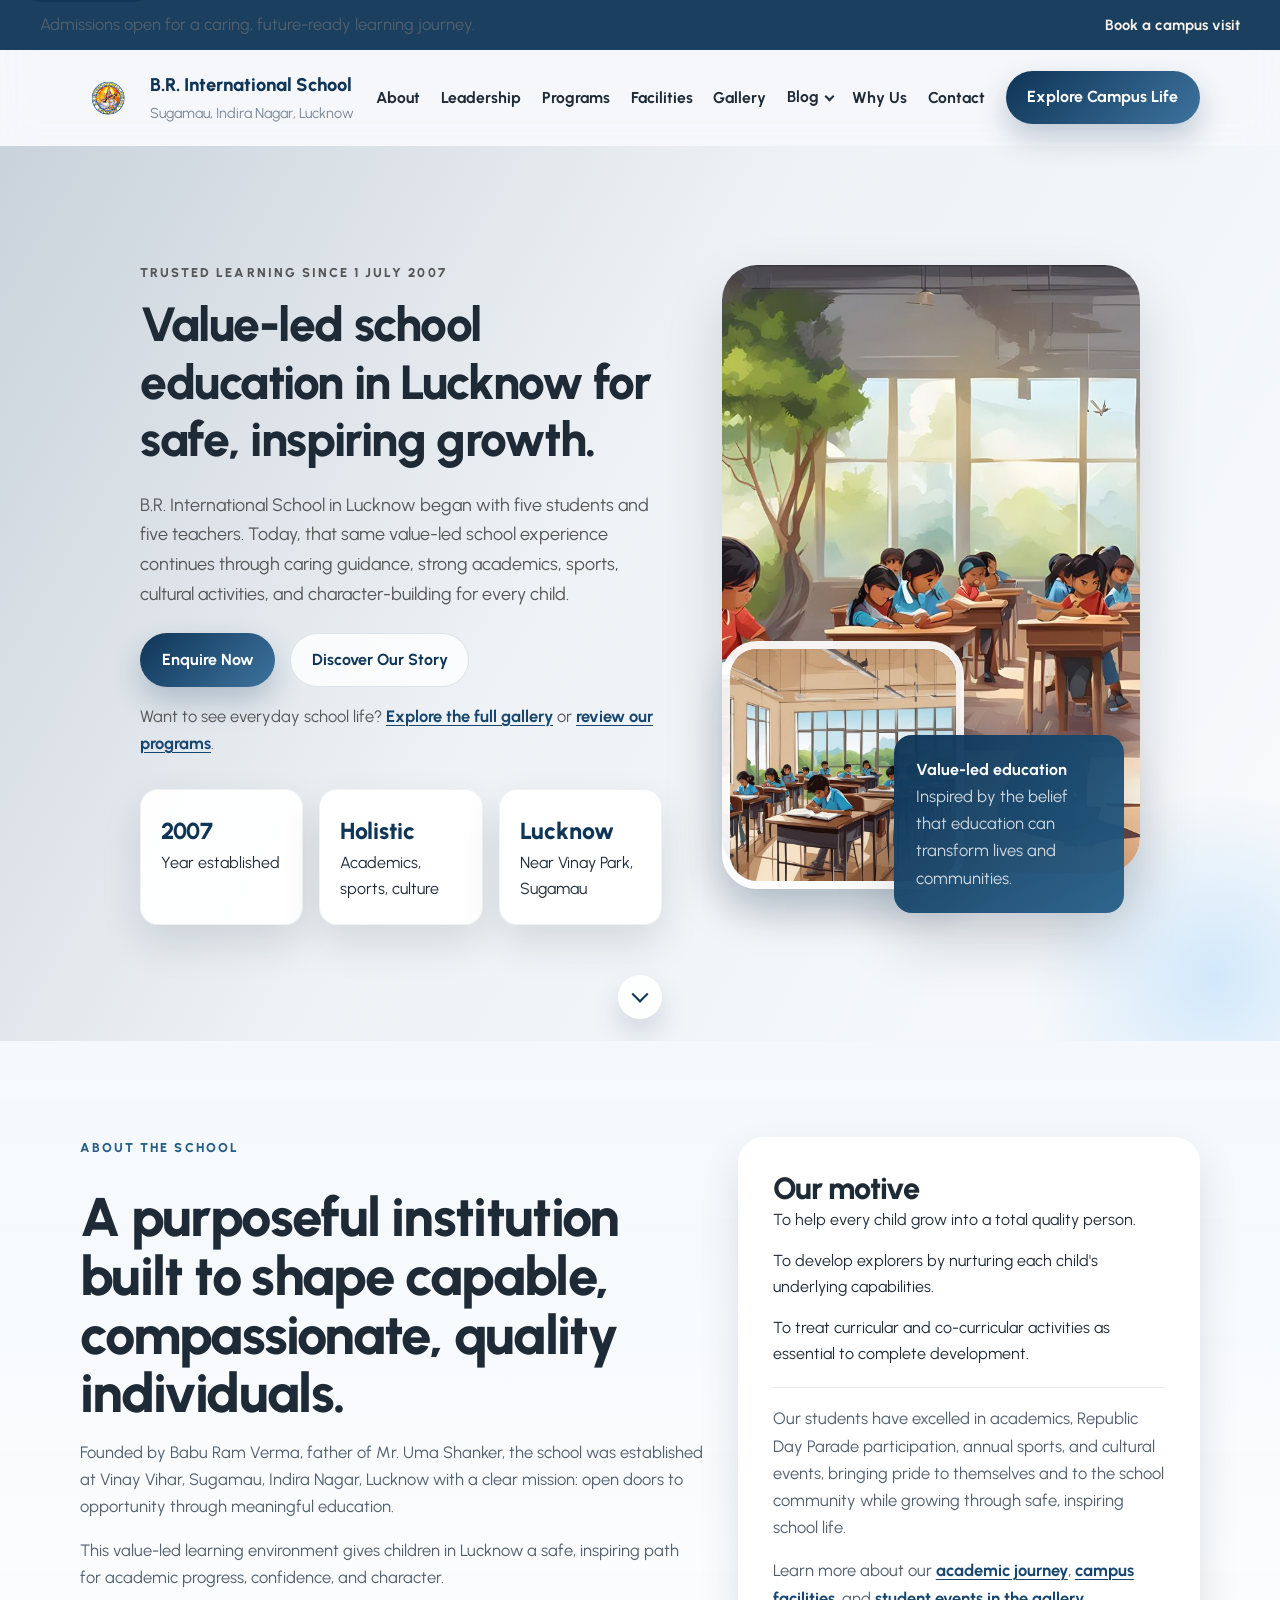
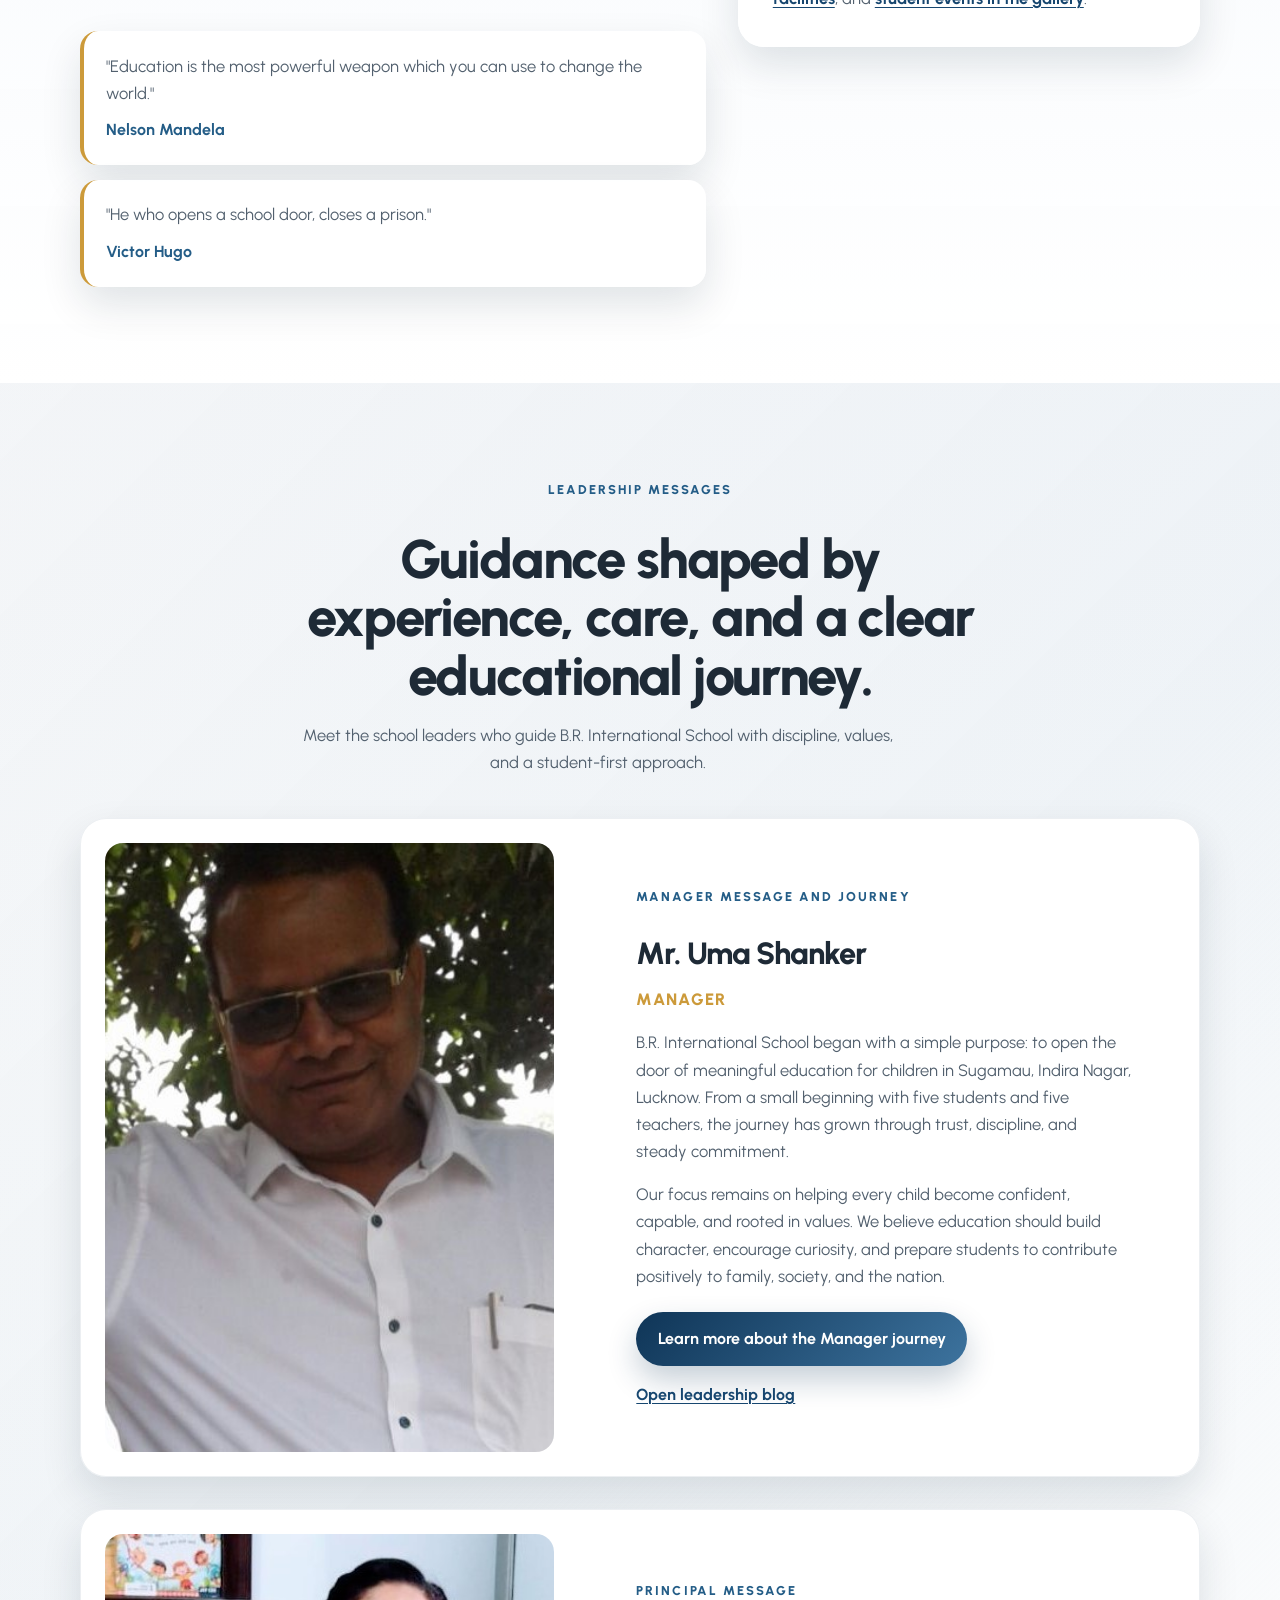
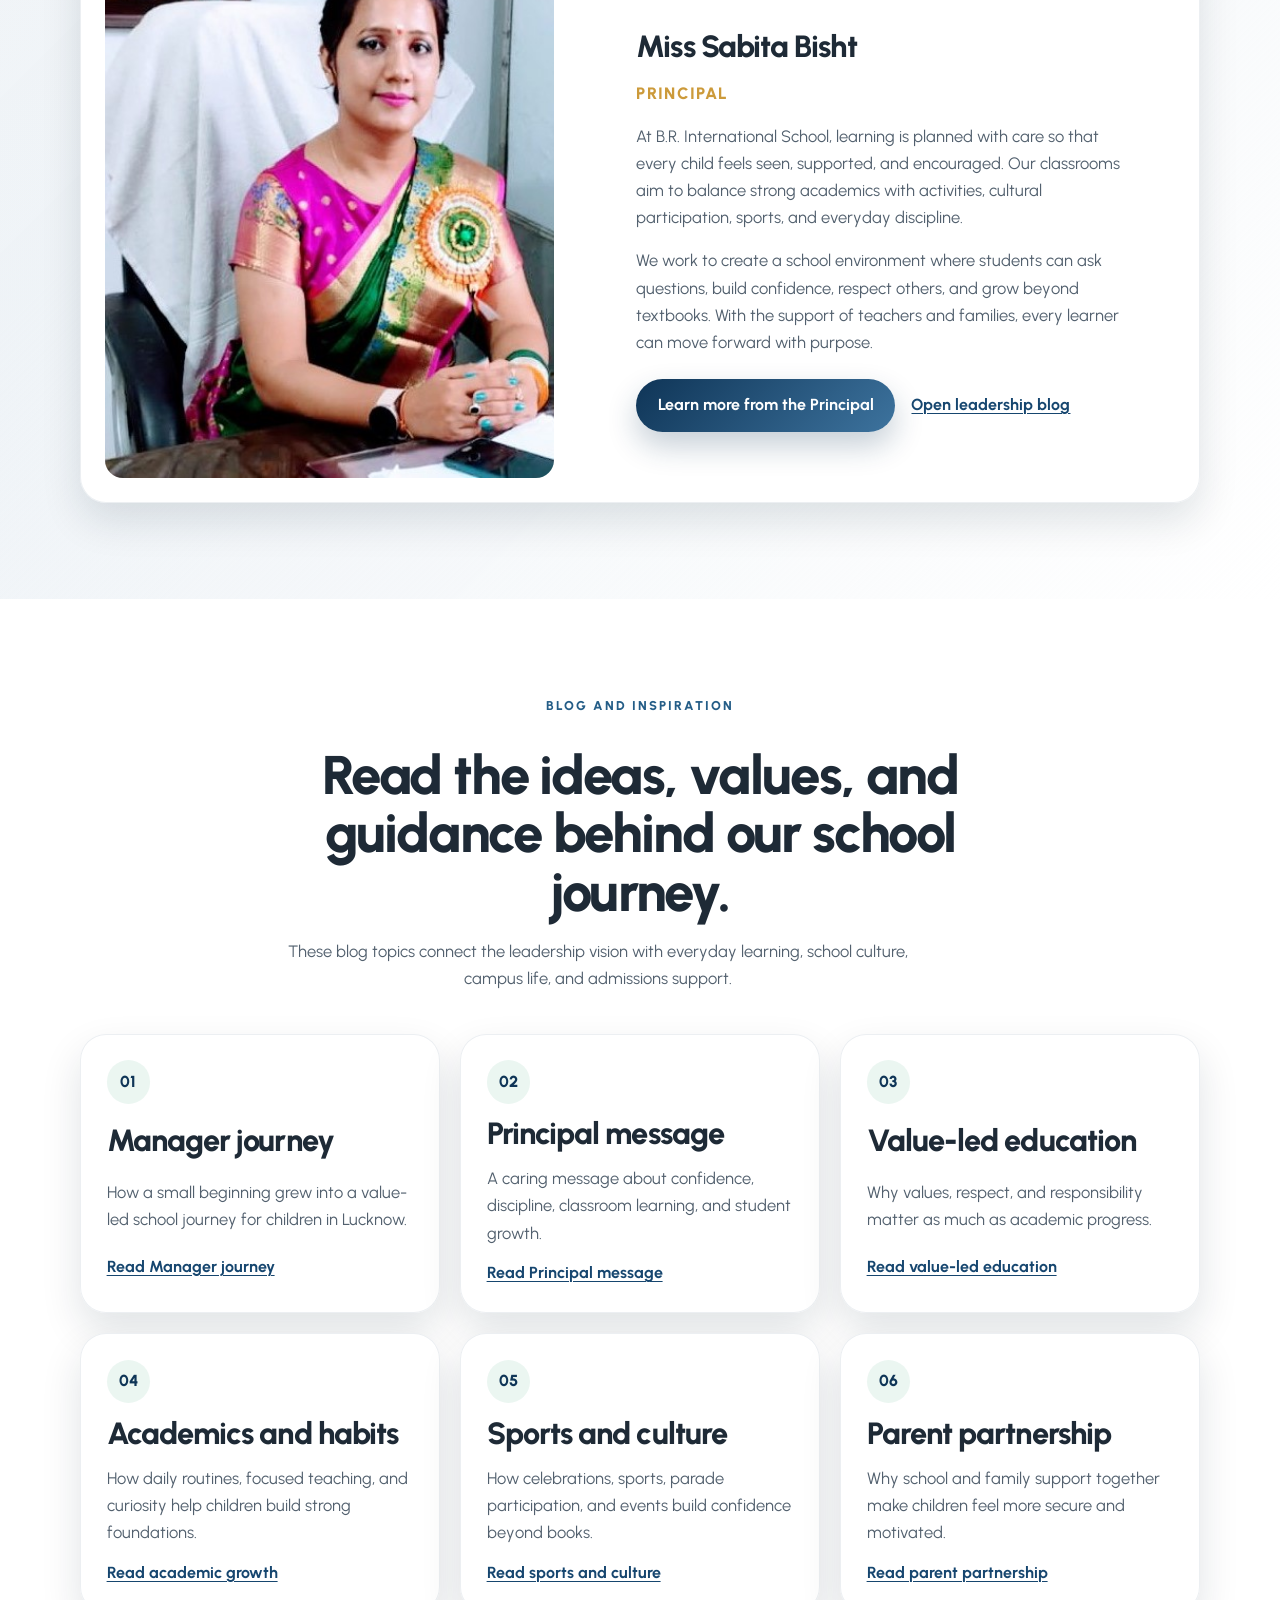
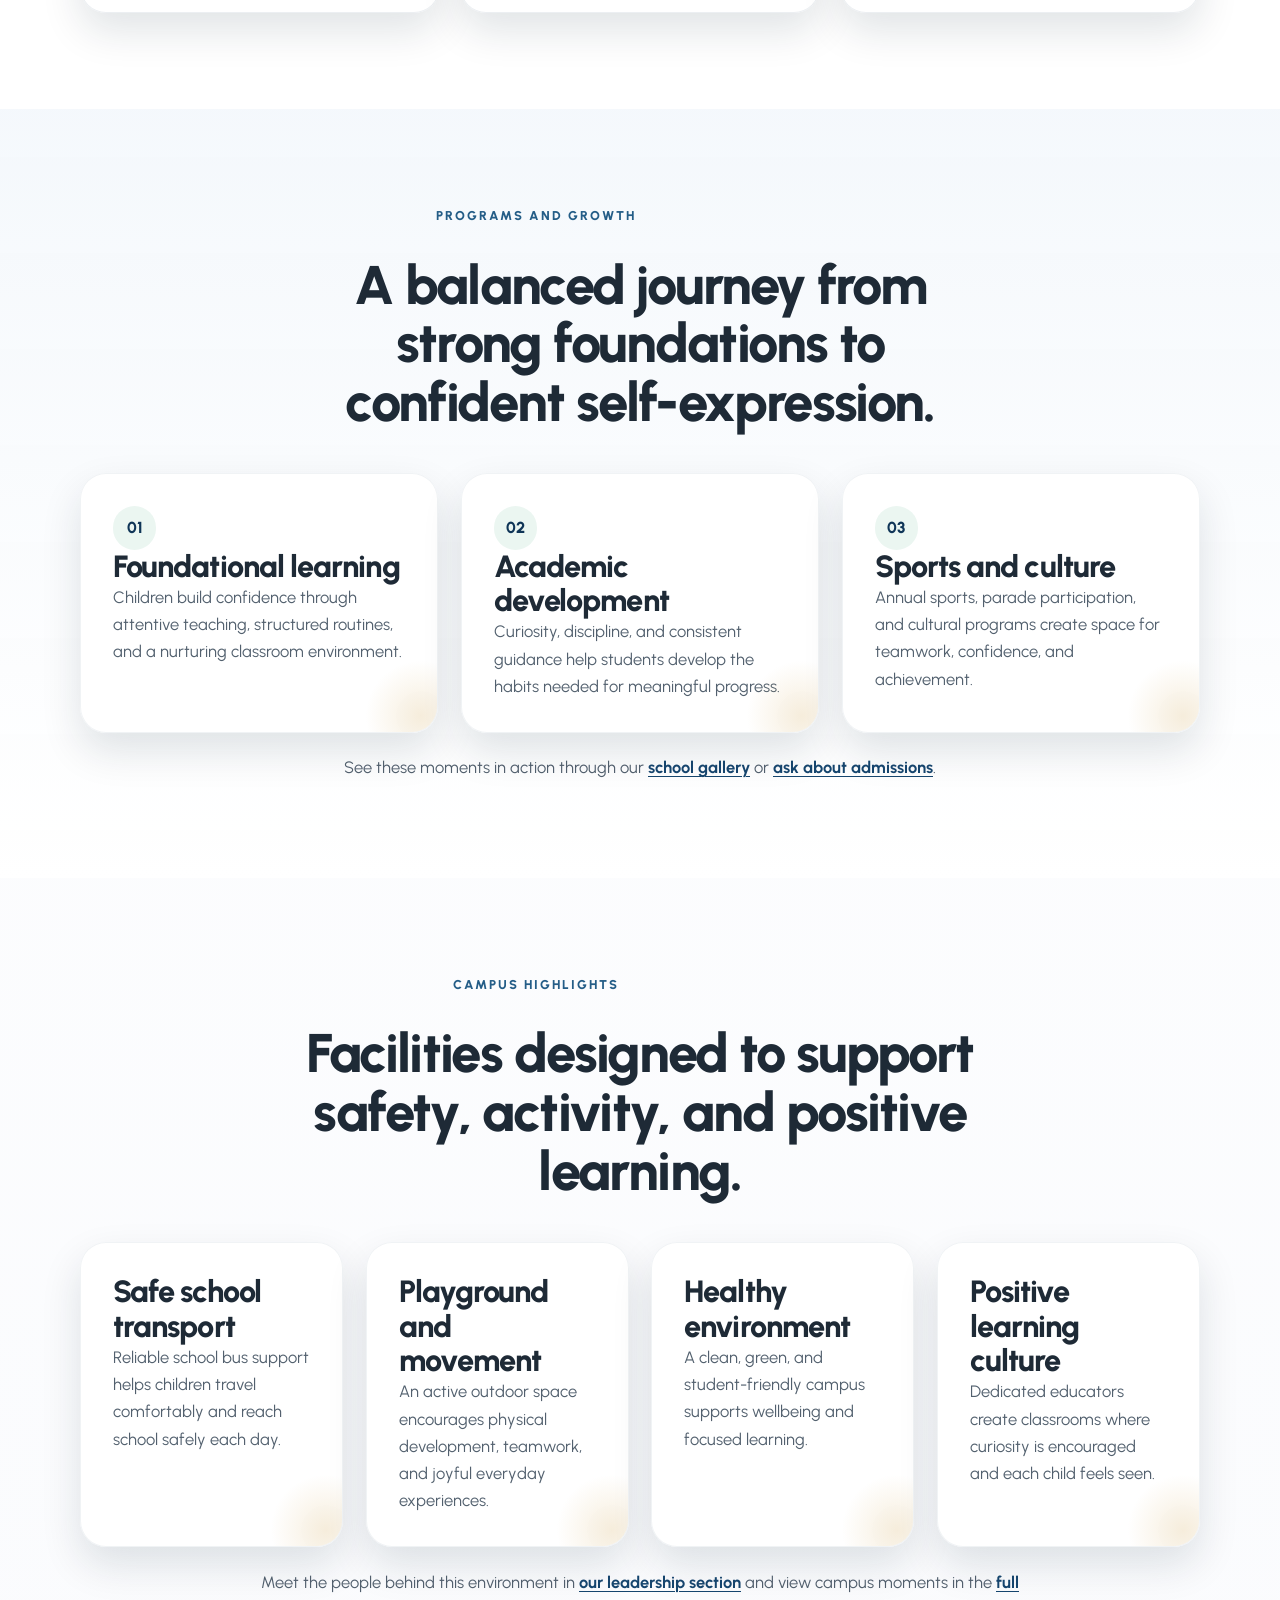
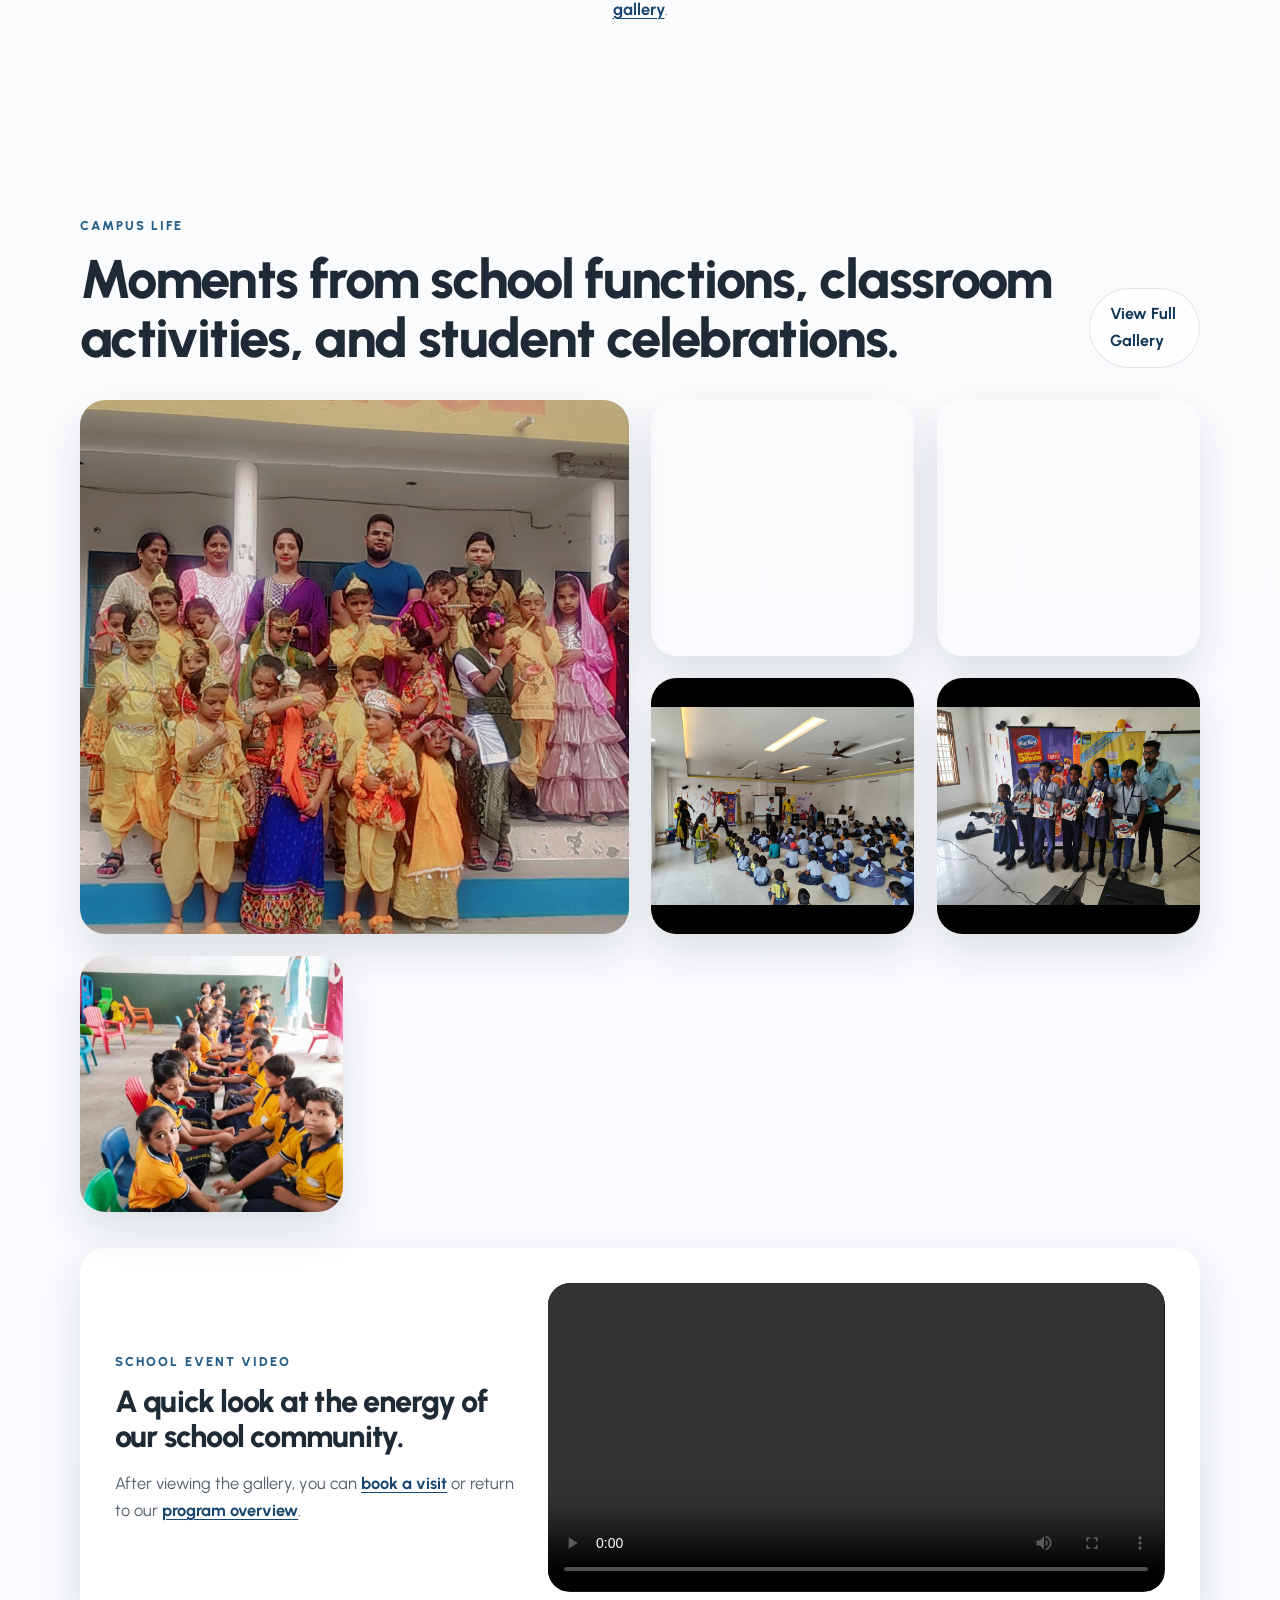
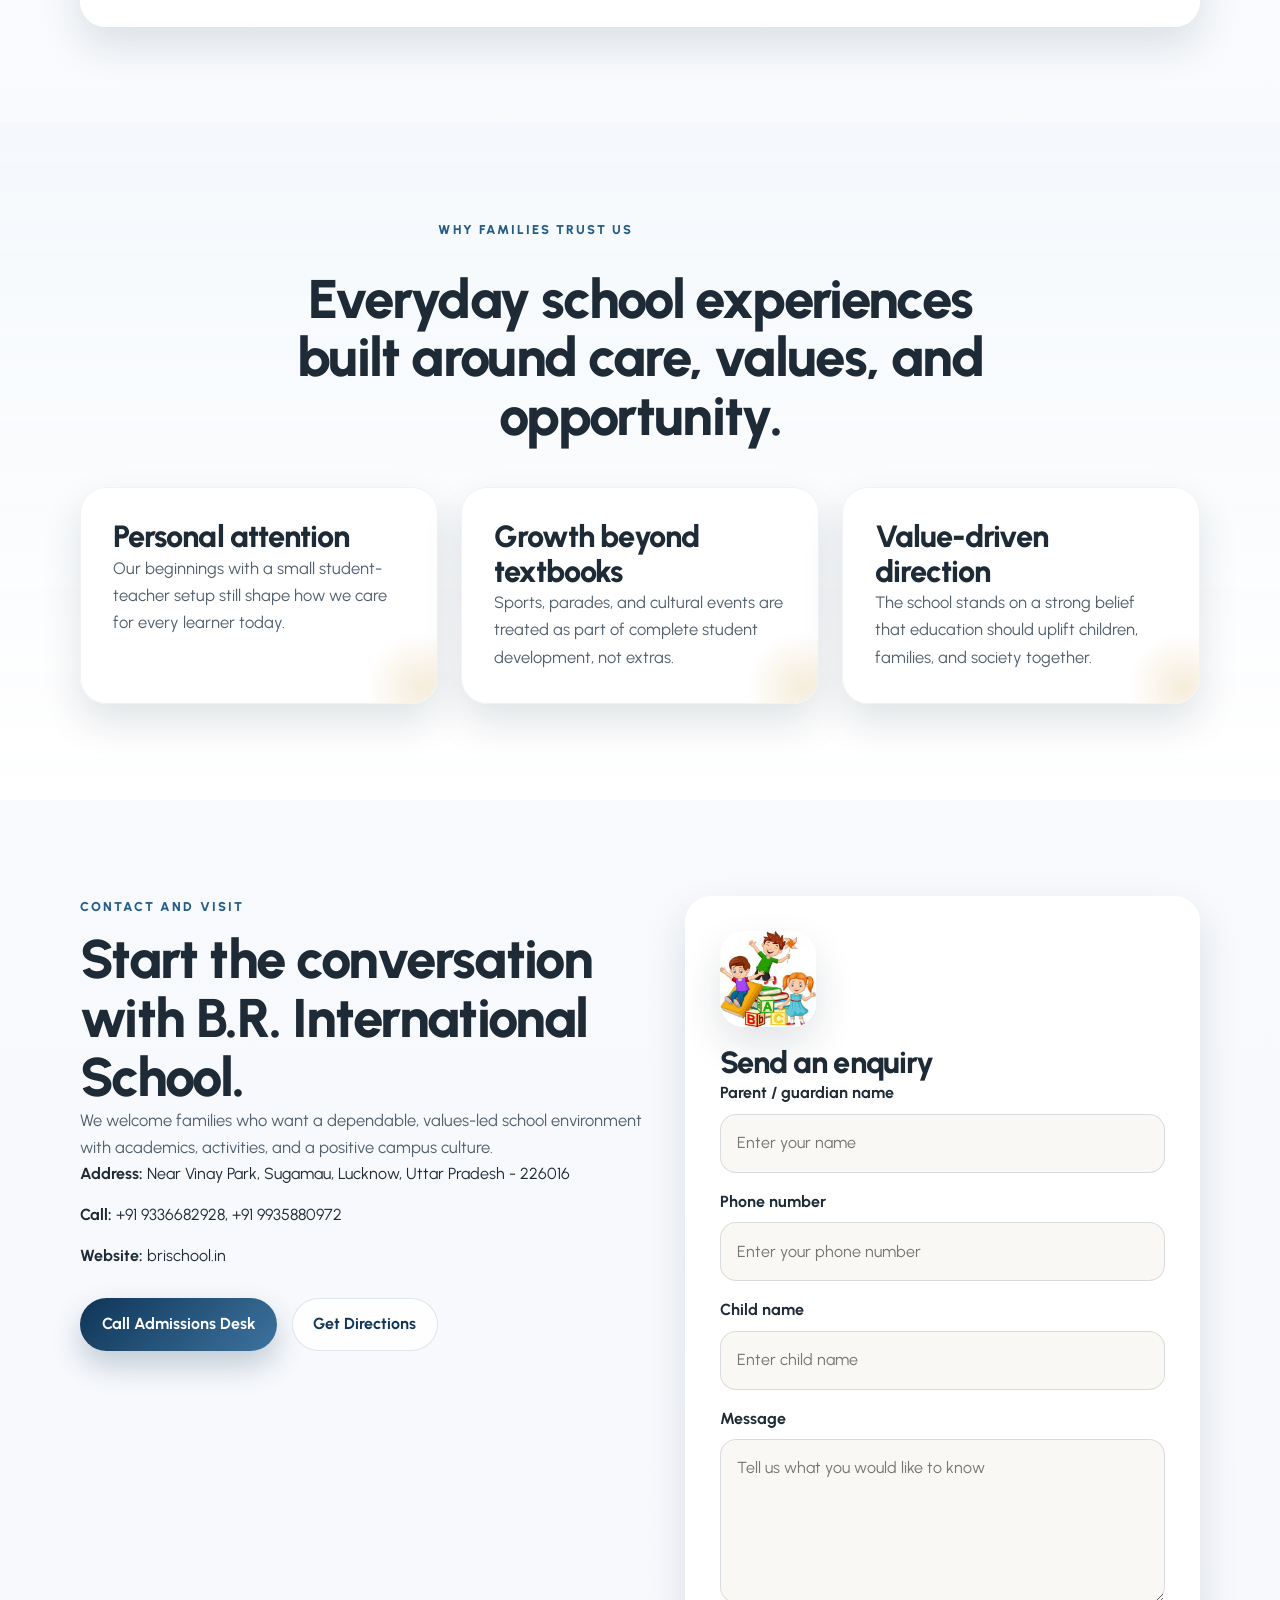
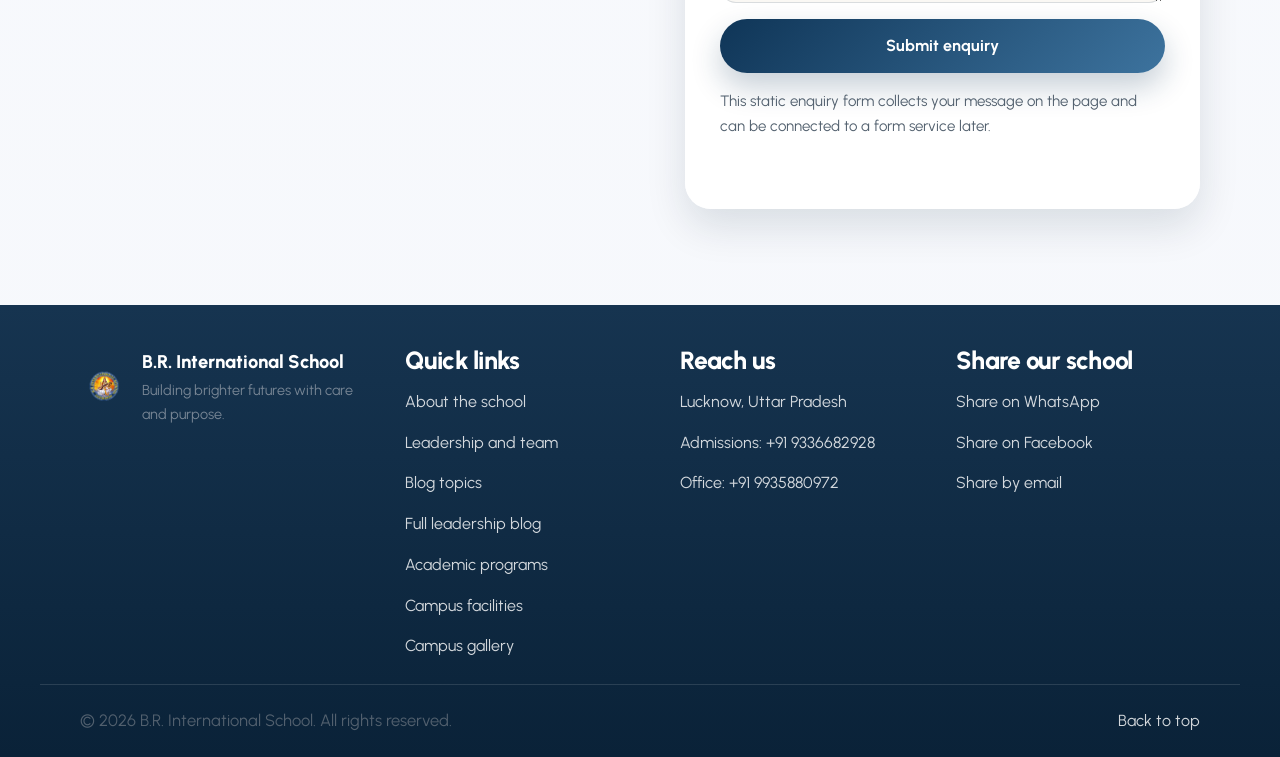
==== commit 664f4953: "Add blog dropdown menu" ====
--- a/index.html
+++ b/index.html
@@ -25,7 +25,7 @@
   <link rel="preconnect" href="https://fonts.gstatic.com" crossorigin>
   <link href="https://fonts.googleapis.com/css2?family=Cormorant+Garamond:wght@500;600;700&family=Urbanist:wght@400;500;600;700;800&display=swap" rel="stylesheet">
   <link href="https://unpkg.com/aos@2.3.4/dist/aos.css" rel="stylesheet">
-  <link rel="stylesheet" href="assets/css/style.css?v=20260603-separate-blogs">
+  <link rel="stylesheet" href="assets/css/style.css?v=20260603-blog-dropdown">
   <script type="application/ld+json">
   {
     "@context": "https://schema.org",
@@ -84,7 +84,18 @@
           <a href="#programs">Programs</a>
           <a href="#facilities">Facilities</a>
           <a href="#gallery-preview">Gallery</a>
-          <a href="#blog-menu">Blog</a>
+          <div class="nav-dropdown">
+            <a class="nav-dropdown-trigger" href="leadership-blog.html" aria-haspopup="true">Blog</a>
+            <div class="nav-dropdown-menu" aria-label="Blog pages">
+              <a href="leadership-blog.html">Blog Menu</a>
+              <a href="manager-journey.html">Manager Journey</a>
+              <a href="principal-message.html">Principal Message</a>
+              <a href="value-led-education.html">Value-Led Education</a>
+              <a href="academic-growth.html">Academic Growth</a>
+              <a href="sports-culture.html">Sports and Culture</a>
+              <a href="parent-partnership.html">Parent Partnership</a>
+            </div>
+          </div>
           <a href="#testimonials">Why Us</a>
           <a href="#contact">Contact</a>
           <a class="button button-primary" href="gallery.html">Explore Campus Life</a>
--- a/assets/css/style.css
+++ b/assets/css/style.css
@@ -344,7 +344,70 @@
   font-size: 0.98rem;
 }
 
-.nav-menu > a:not(.button)::after {
+.nav-dropdown {
+  position: relative;
+}
+
+.nav-dropdown-trigger {
+  position: relative;
+  display: inline-flex;
+  align-items: center;
+  gap: 0.35rem;
+  color: var(--ink-900);
+  font-weight: 700;
+  font-size: 0.98rem;
+}
+
+.nav-dropdown-trigger::after {
+  content: "";
+  width: 0.42rem;
+  height: 0.42rem;
+  border-right: 2px solid currentColor;
+  border-bottom: 2px solid currentColor;
+  transform: rotate(45deg) translateY(-0.1rem);
+}
+
+.nav-dropdown-menu {
+  position: absolute;
+  top: calc(100% + 0.9rem);
+  left: 50%;
+  z-index: 30;
+  display: grid;
+  min-width: 16rem;
+  padding: 0.7rem;
+  border: 1px solid rgba(15, 53, 87, 0.1);
+  border-radius: var(--radius-md);
+  background: rgba(255, 255, 255, 0.98);
+  box-shadow: var(--shadow-lg);
+  opacity: 0;
+  visibility: hidden;
+  transform: translate(-50%, -0.35rem);
+  transition: opacity 0.2s ease, transform 0.2s ease, visibility 0.2s ease;
+}
+
+.nav-dropdown:hover .nav-dropdown-menu,
+.nav-dropdown:focus-within .nav-dropdown-menu {
+  opacity: 1;
+  visibility: visible;
+  transform: translate(-50%, 0);
+}
+
+.nav-dropdown-menu a {
+  padding: 0.72rem 0.85rem;
+  border-radius: 0.8rem;
+  color: var(--ink-900);
+  font-weight: 700;
+  white-space: nowrap;
+}
+
+.nav-dropdown-menu a:hover,
+.nav-dropdown-menu a:focus-visible {
+  background: rgba(15, 53, 87, 0.08);
+  color: var(--navy-900);
+}
+
+.nav-menu > a:not(.button)::after,
+.nav-dropdown-trigger::before {
   content: "";
   position: absolute;
   left: 0;
@@ -358,7 +421,9 @@
 }
 
 .nav-menu > a:not(.button):hover::after,
-.nav-menu > a:not(.button):focus-visible::after {
+.nav-menu > a:not(.button):focus-visible::after,
+.nav-dropdown:hover .nav-dropdown-trigger::before,
+.nav-dropdown:focus-within .nav-dropdown-trigger::before {
   transform: scaleX(1);
 }
 
@@ -1424,6 +1489,36 @@
     transition: opacity 0.2s ease, transform 0.2s ease, visibility 0.2s ease;
   }
 
+  .nav-dropdown {
+    display: grid;
+    gap: 0.55rem;
+  }
+
+  .nav-dropdown-trigger {
+    width: fit-content;
+  }
+
+  .nav-dropdown-menu {
+    position: static;
+    min-width: 0;
+    padding: 0.55rem;
+    border-radius: 1rem;
+    background: rgba(15, 53, 87, 0.06);
+    box-shadow: none;
+    opacity: 1;
+    visibility: visible;
+    transform: none;
+  }
+
+  .nav-dropdown:hover .nav-dropdown-menu,
+  .nav-dropdown:focus-within .nav-dropdown-menu {
+    transform: none;
+  }
+
+  .nav-dropdown-menu a {
+    white-space: normal;
+  }
+
   .nav-menu.is-open {
     opacity: 1;
     visibility: visible;
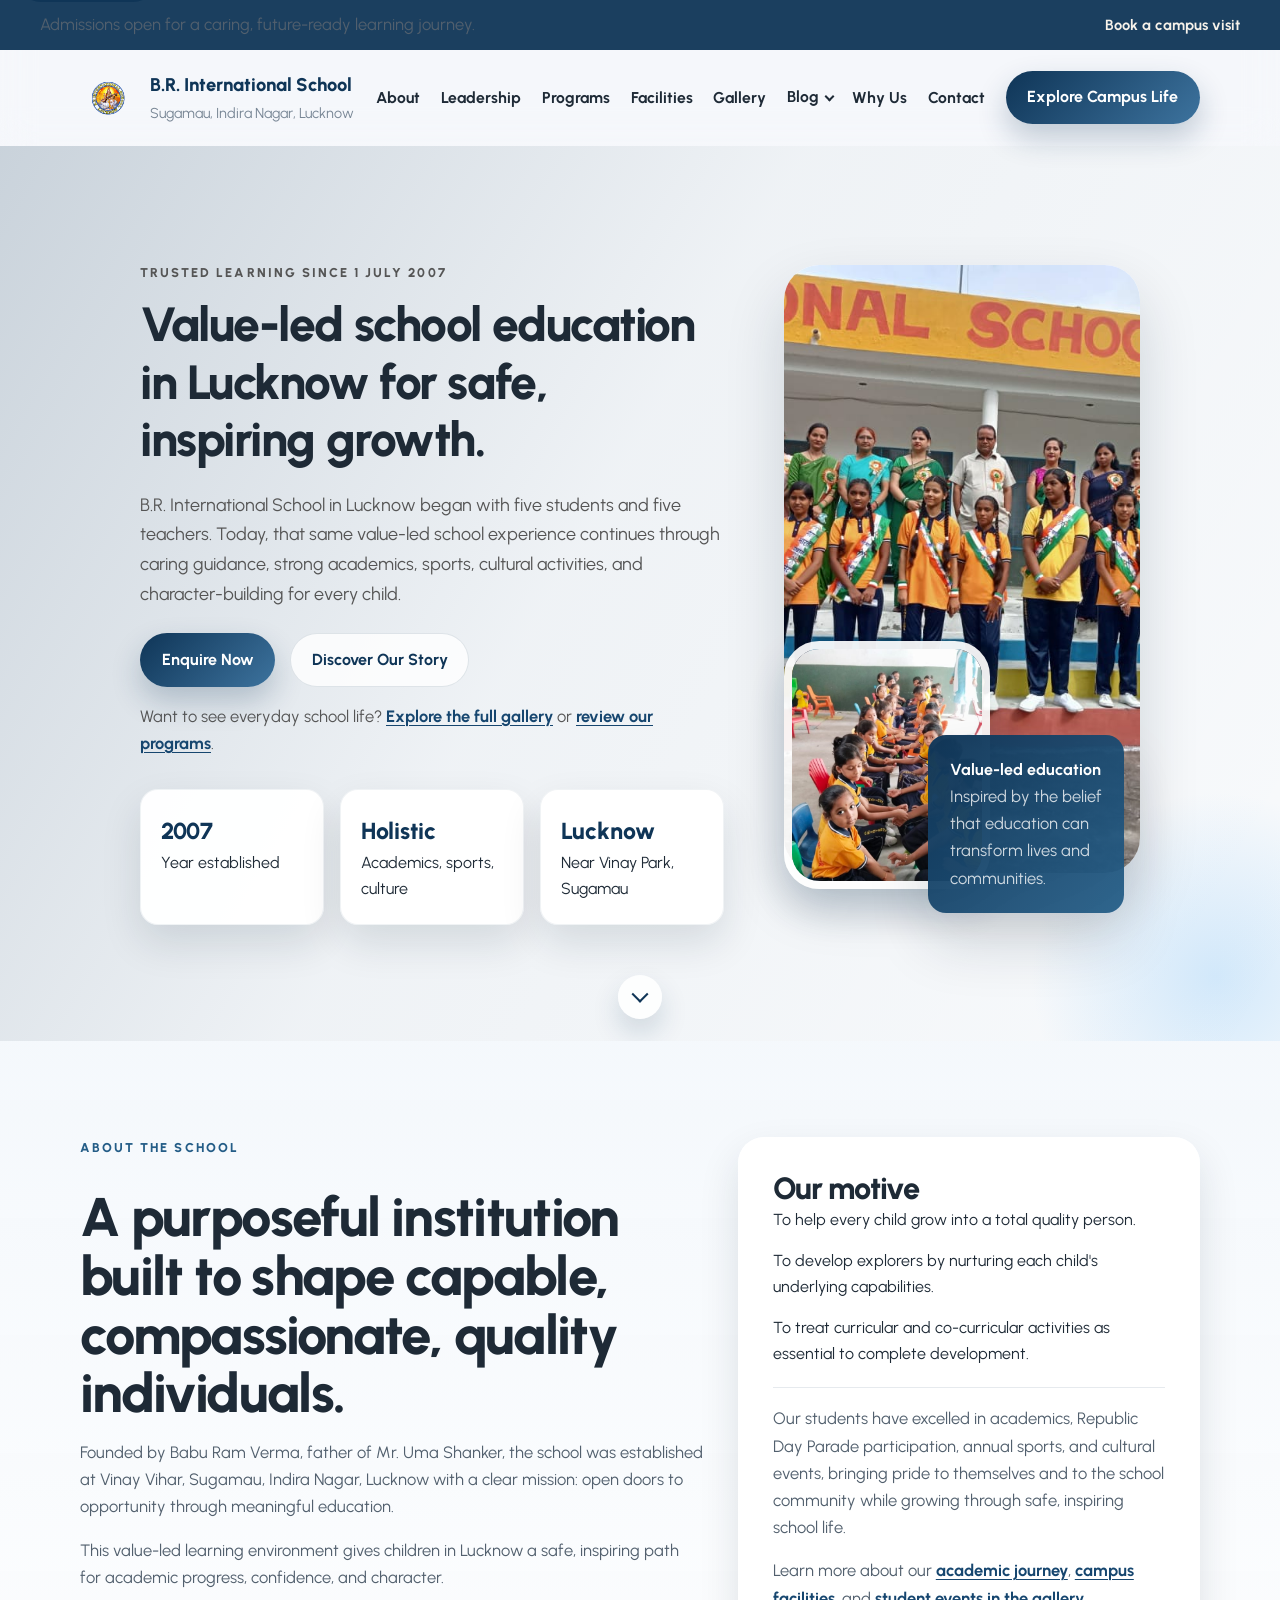
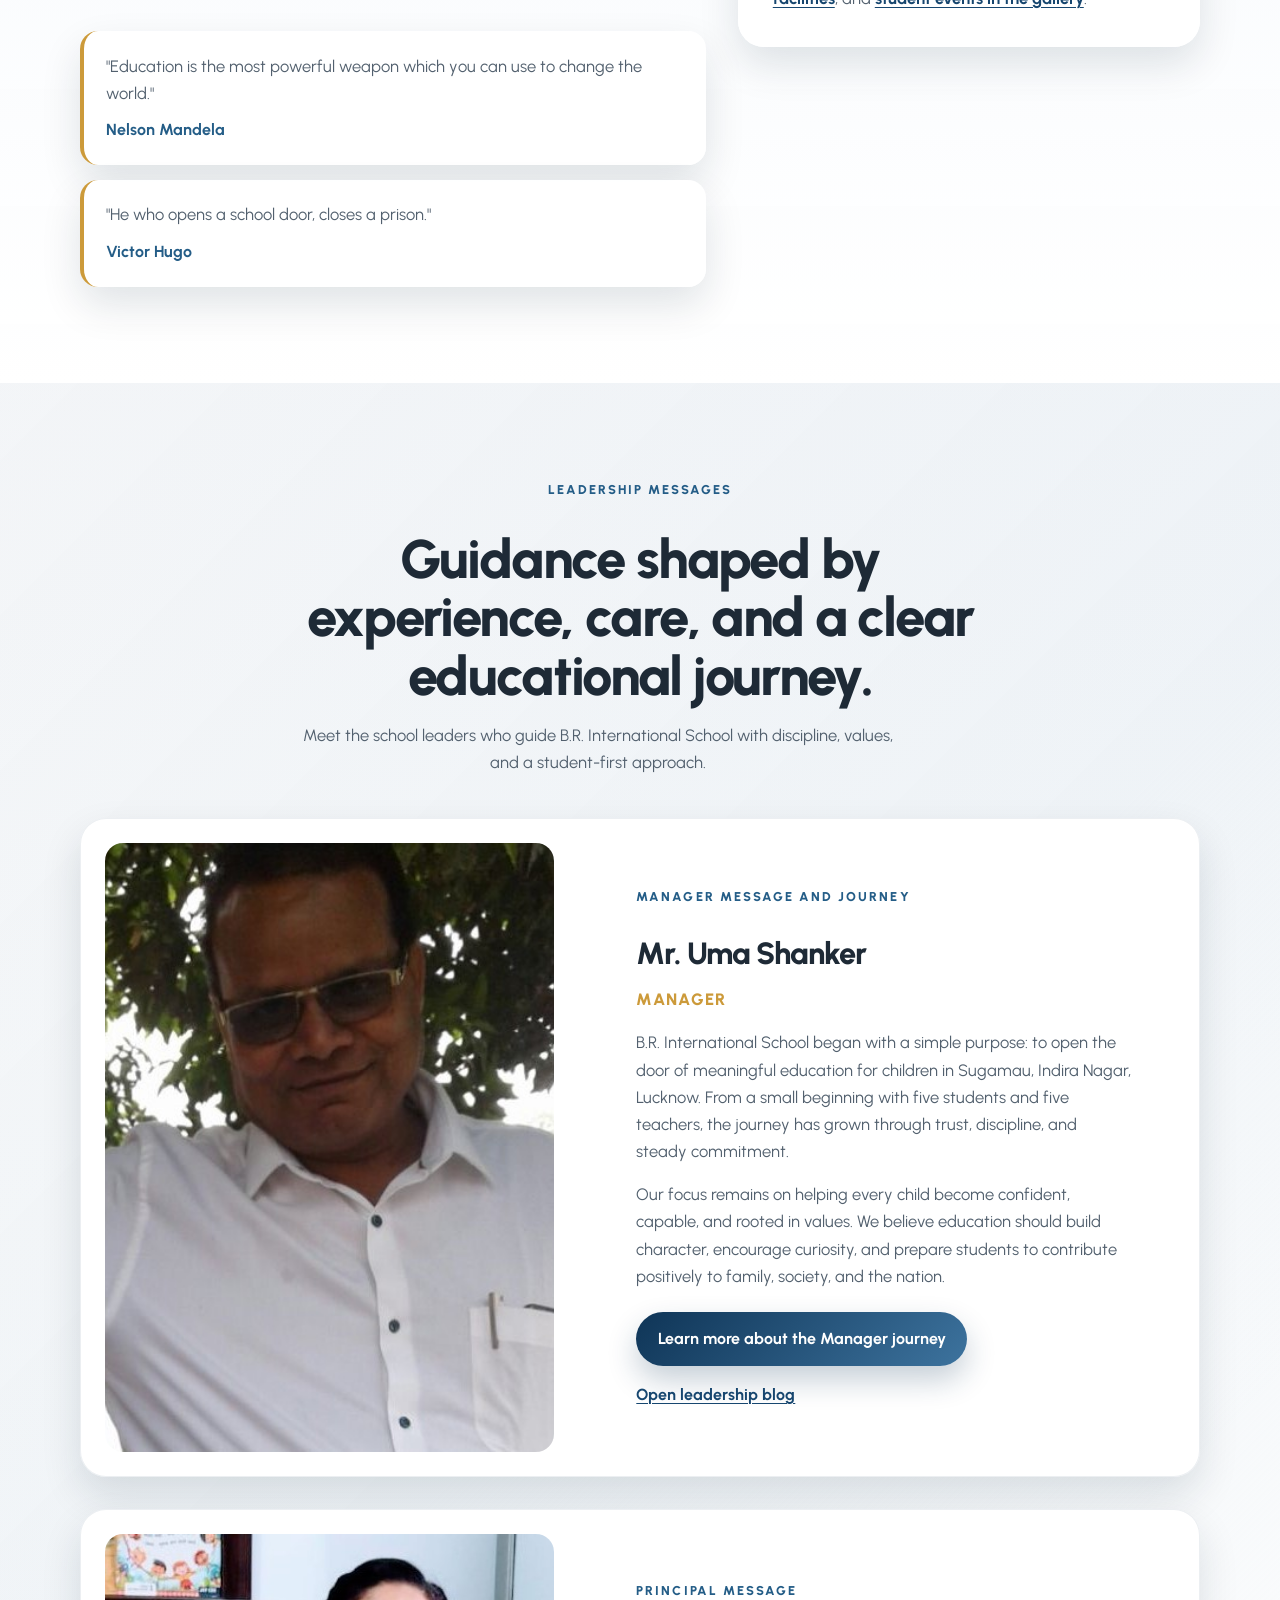
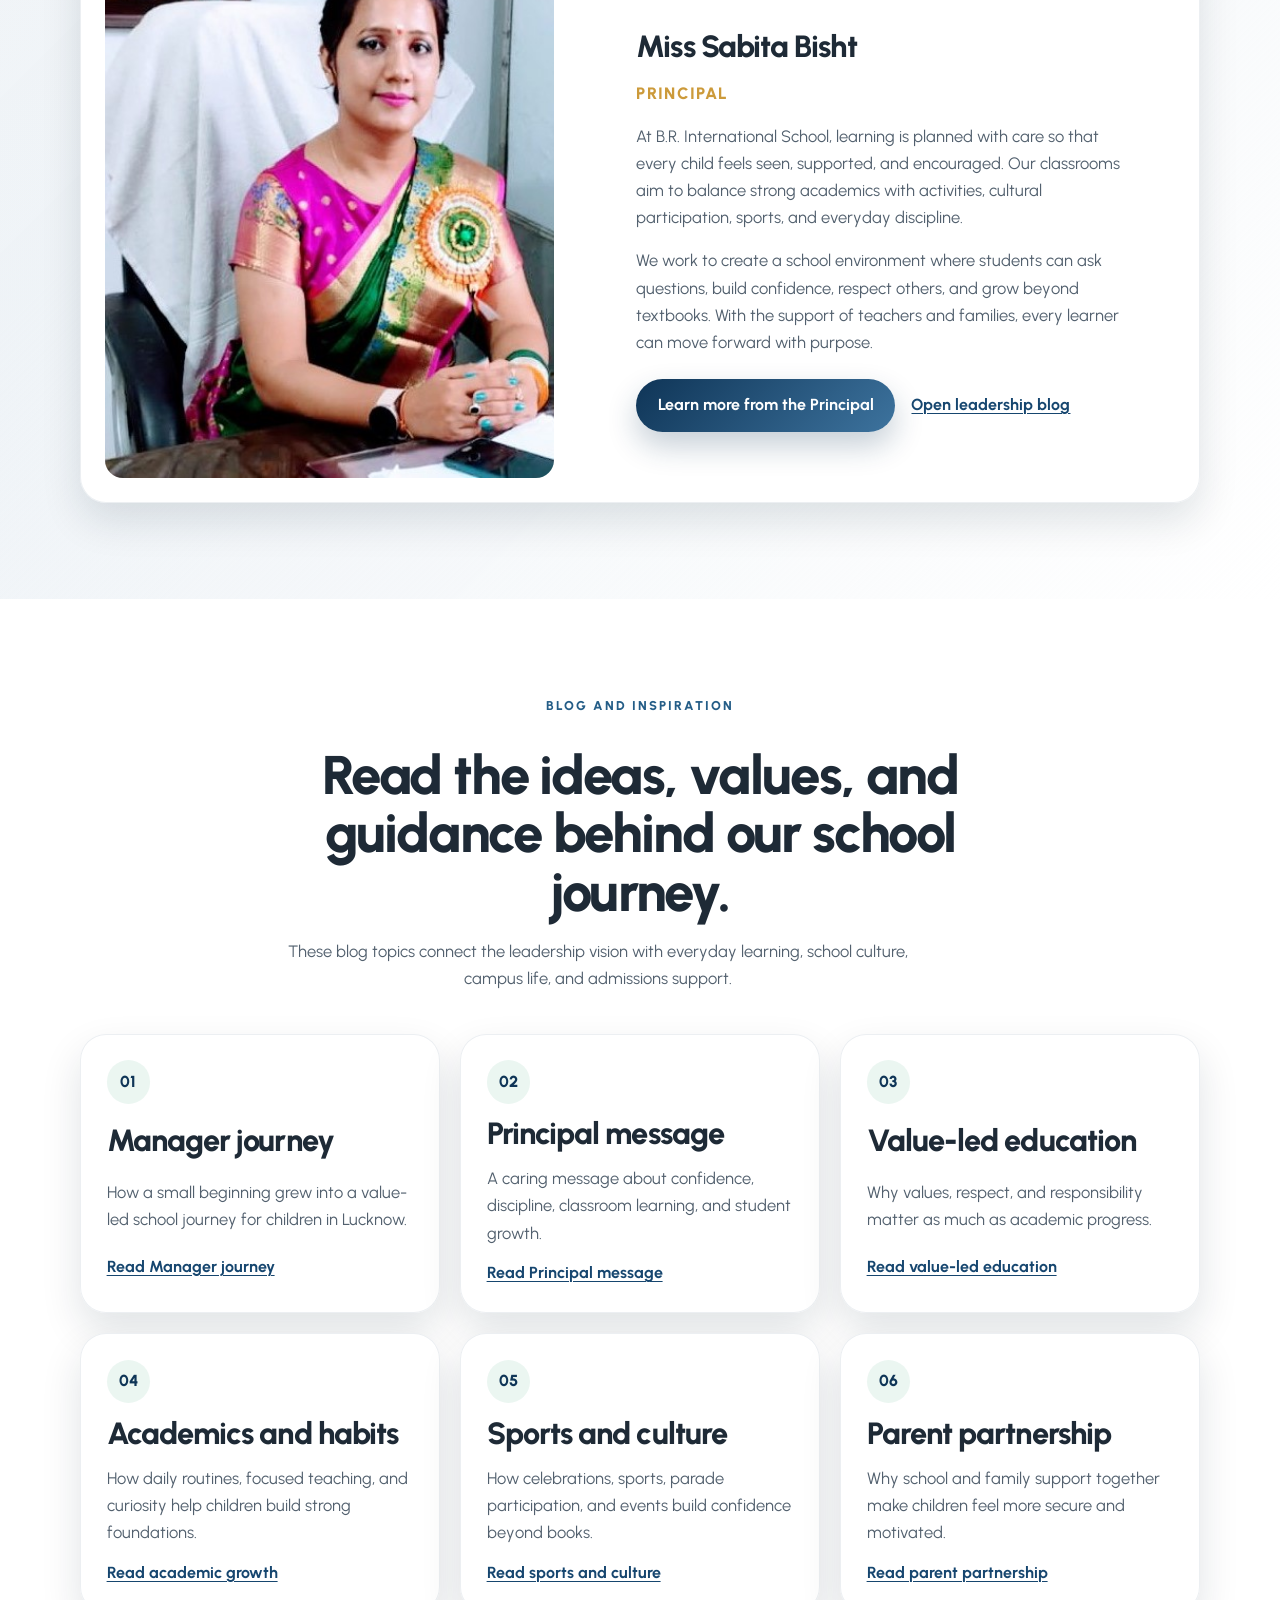
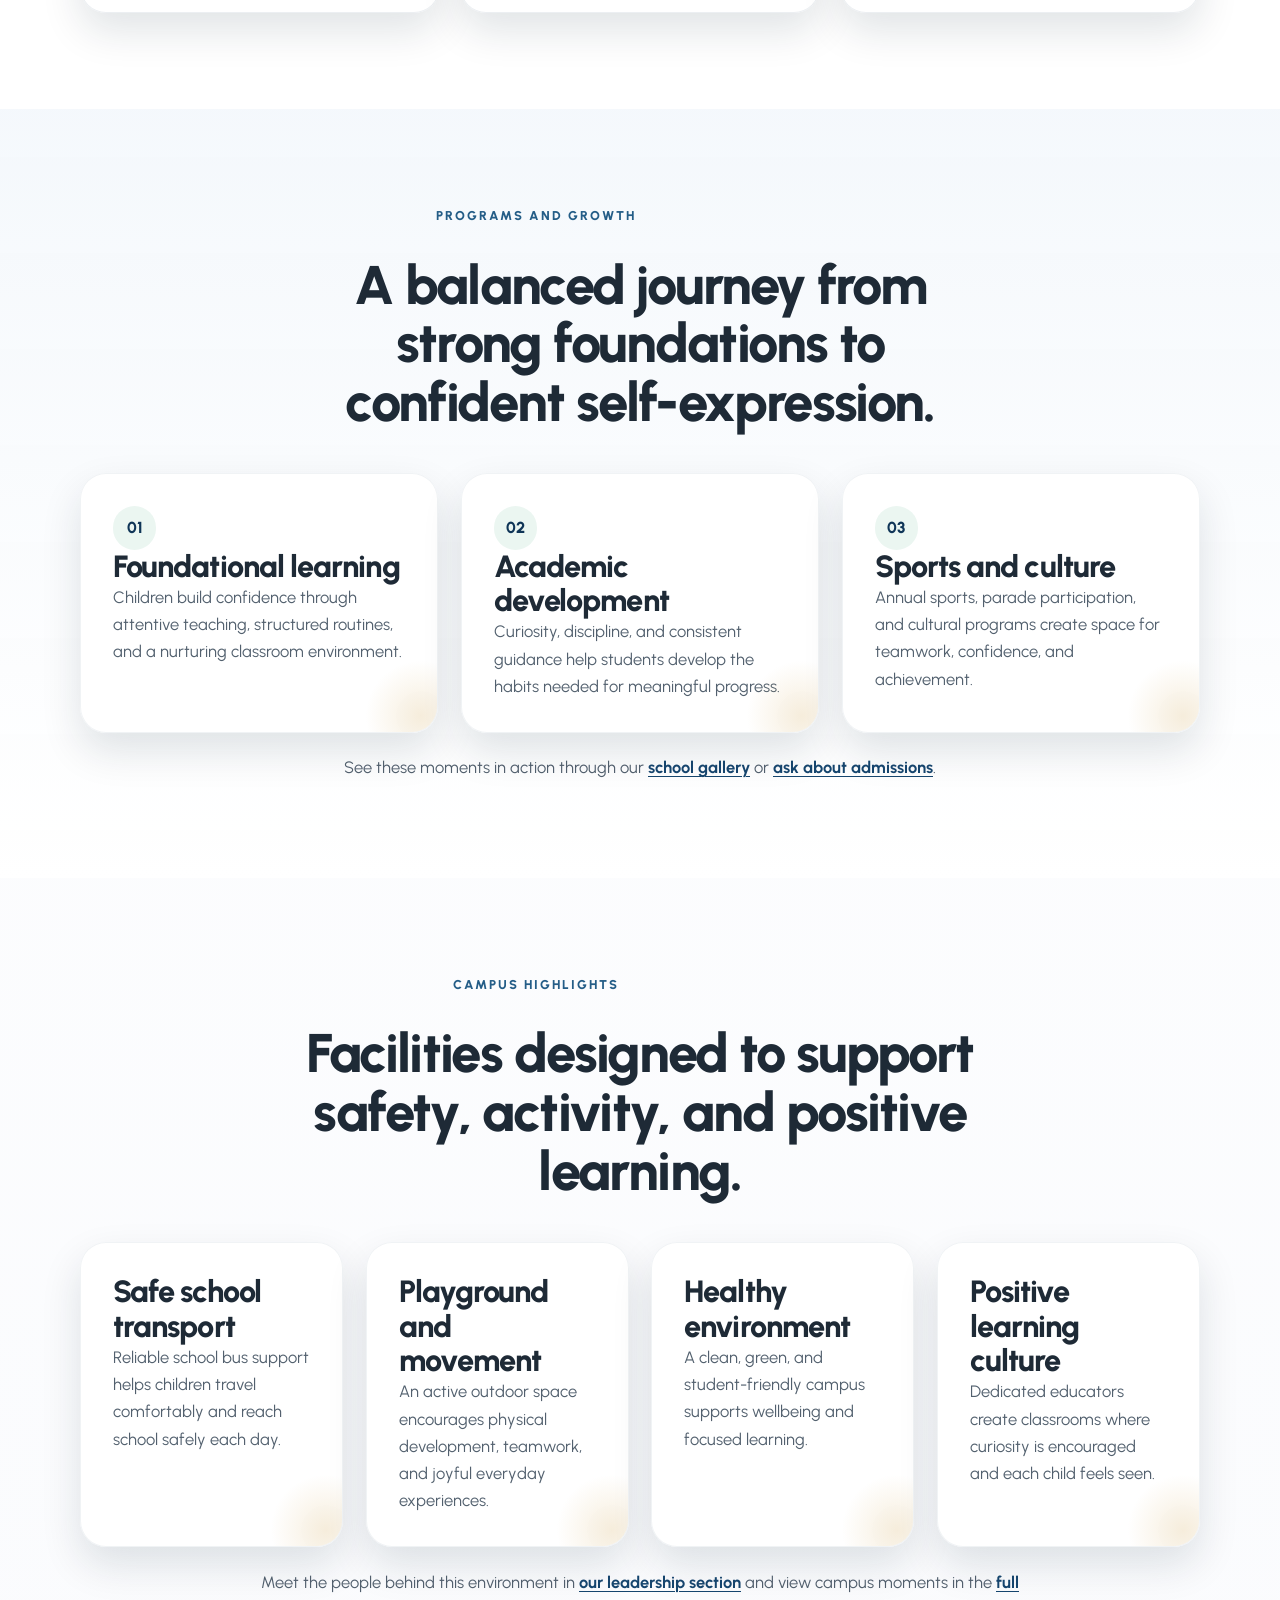
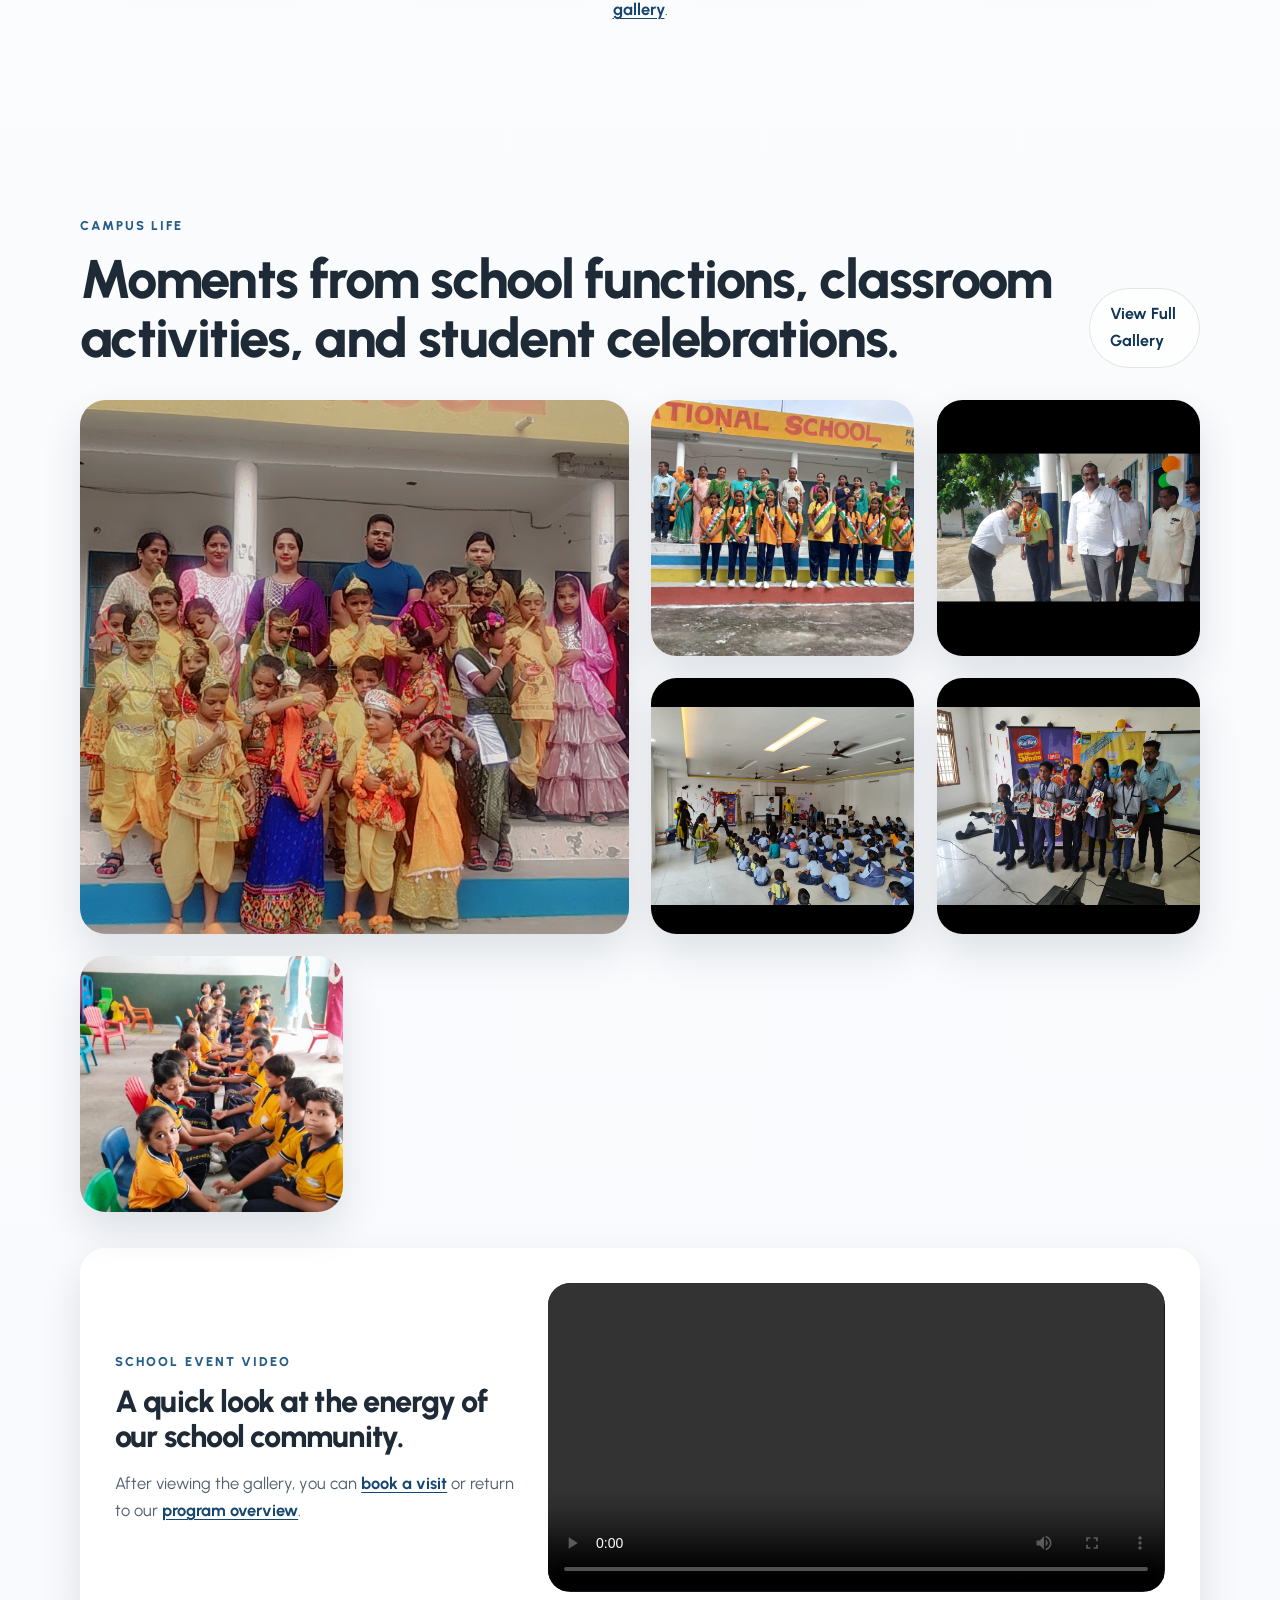
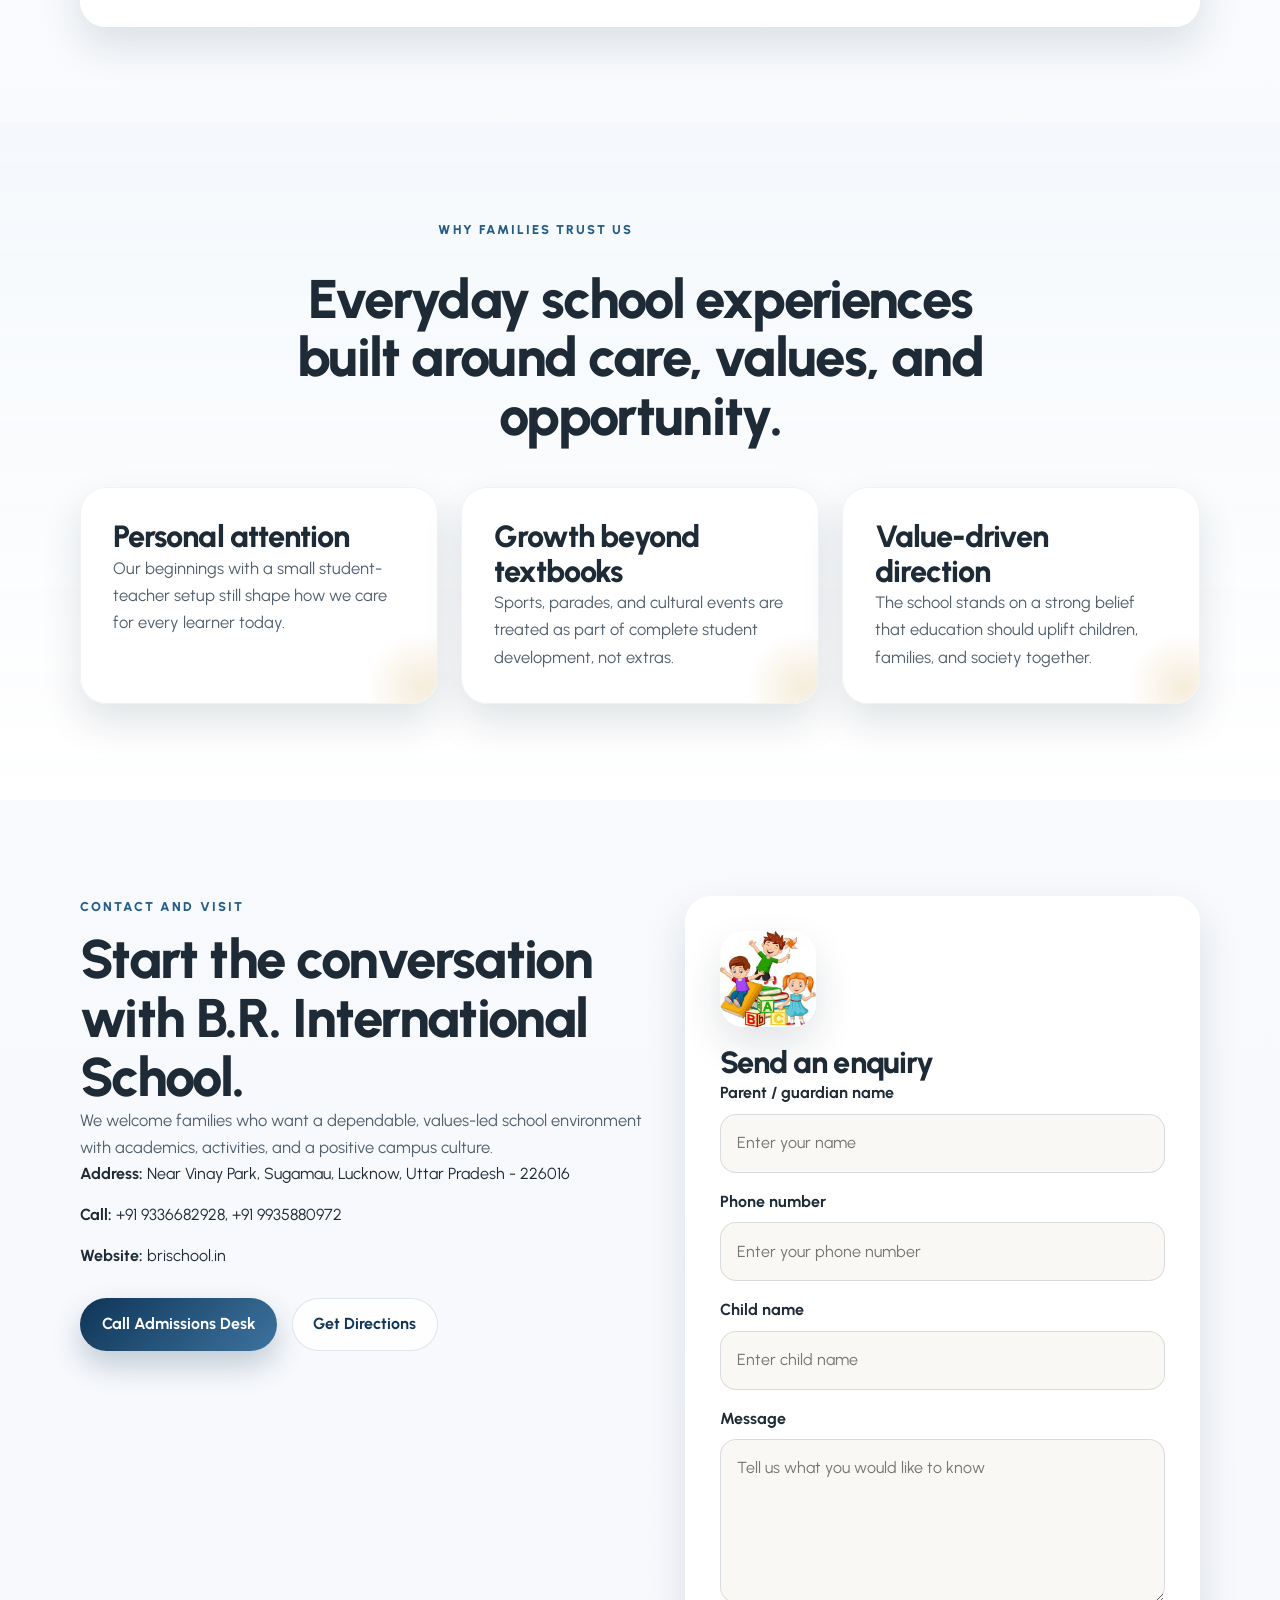
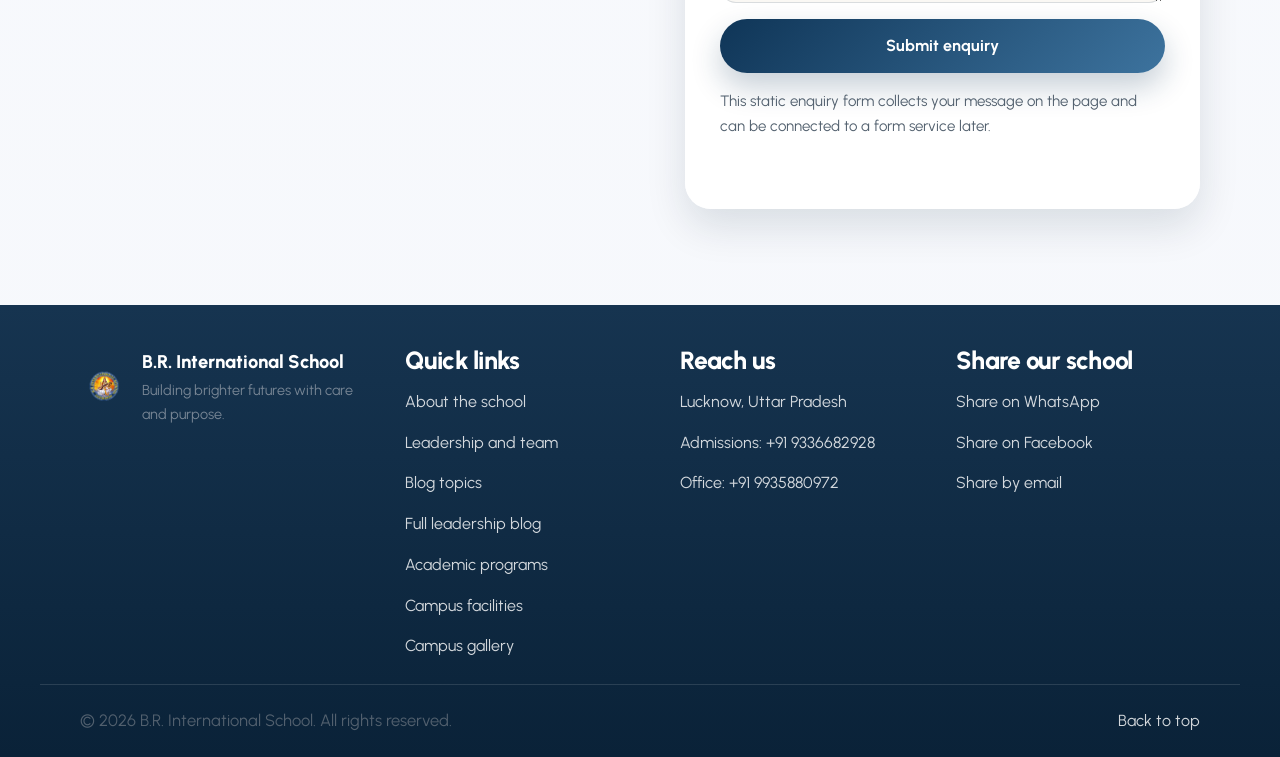
==== commit 4b3b5e21: "Use real gallery photos in hero" ====
--- a/index.html
+++ b/index.html
@@ -13,12 +13,12 @@
   <meta property="og:title" content="B.R. International School in Lucknow | Value-Led Learning">
   <meta property="og:description" content="B.R. International School in Lucknow offers value-led learning, caring teachers, strong academics, sports, and cultural growth for children.">
   <meta property="og:url" content="https://brischool.in/">
-  <meta property="og:image" content="https://brischool.in/assets/images/site/hero-campus.jpg">
+  <meta property="og:image" content="https://brischool.in/assets/images/gallery/1223.jpeg">
   <meta property="og:site_name" content="B.R. International School">
   <meta name="twitter:card" content="summary_large_image">
   <meta name="twitter:title" content="B.R. International School in Lucknow | Value-Led Learning">
   <meta name="twitter:description" content="B.R. International School in Lucknow offers value-led learning, caring teachers, strong academics, sports, and cultural growth for children.">
-  <meta name="twitter:image" content="https://brischool.in/assets/images/site/hero-campus.jpg">
+  <meta name="twitter:image" content="https://brischool.in/assets/images/gallery/1223.jpeg">
   <link rel="icon" type="image/x-icon" href="assets/images/favicon/favicon.ico">
   <link rel="apple-touch-icon" href="assets/images/favicon/apple-touch-icon.png">
   <link rel="preconnect" href="https://fonts.googleapis.com">
@@ -135,10 +135,10 @@
 
         <div class="hero-media hero-image-block">
           <figure class="hero-photo hero-photo-main">
-            <img src="assets/images/site/hero-campus.jpg" alt="B.R. International School campus building" width="1600" height="915">
+            <img src="assets/images/gallery/1223.jpeg" alt="Students and teachers at B.R. International School campus" width="1040" height="780">
           </figure>
           <figure class="hero-photo hero-photo-accent">
-            <img src="assets/images/site/hero-students.jpg" alt="Students at B.R. International School" width="1344" height="768">
+            <img src="assets/images/gallery/33318.jpeg" alt="Students taking part in a classroom activity at B.R. International School" width="1280" height="720">
           </figure>
           <aside class="hero-note">
             <strong>Value-led education</strong>
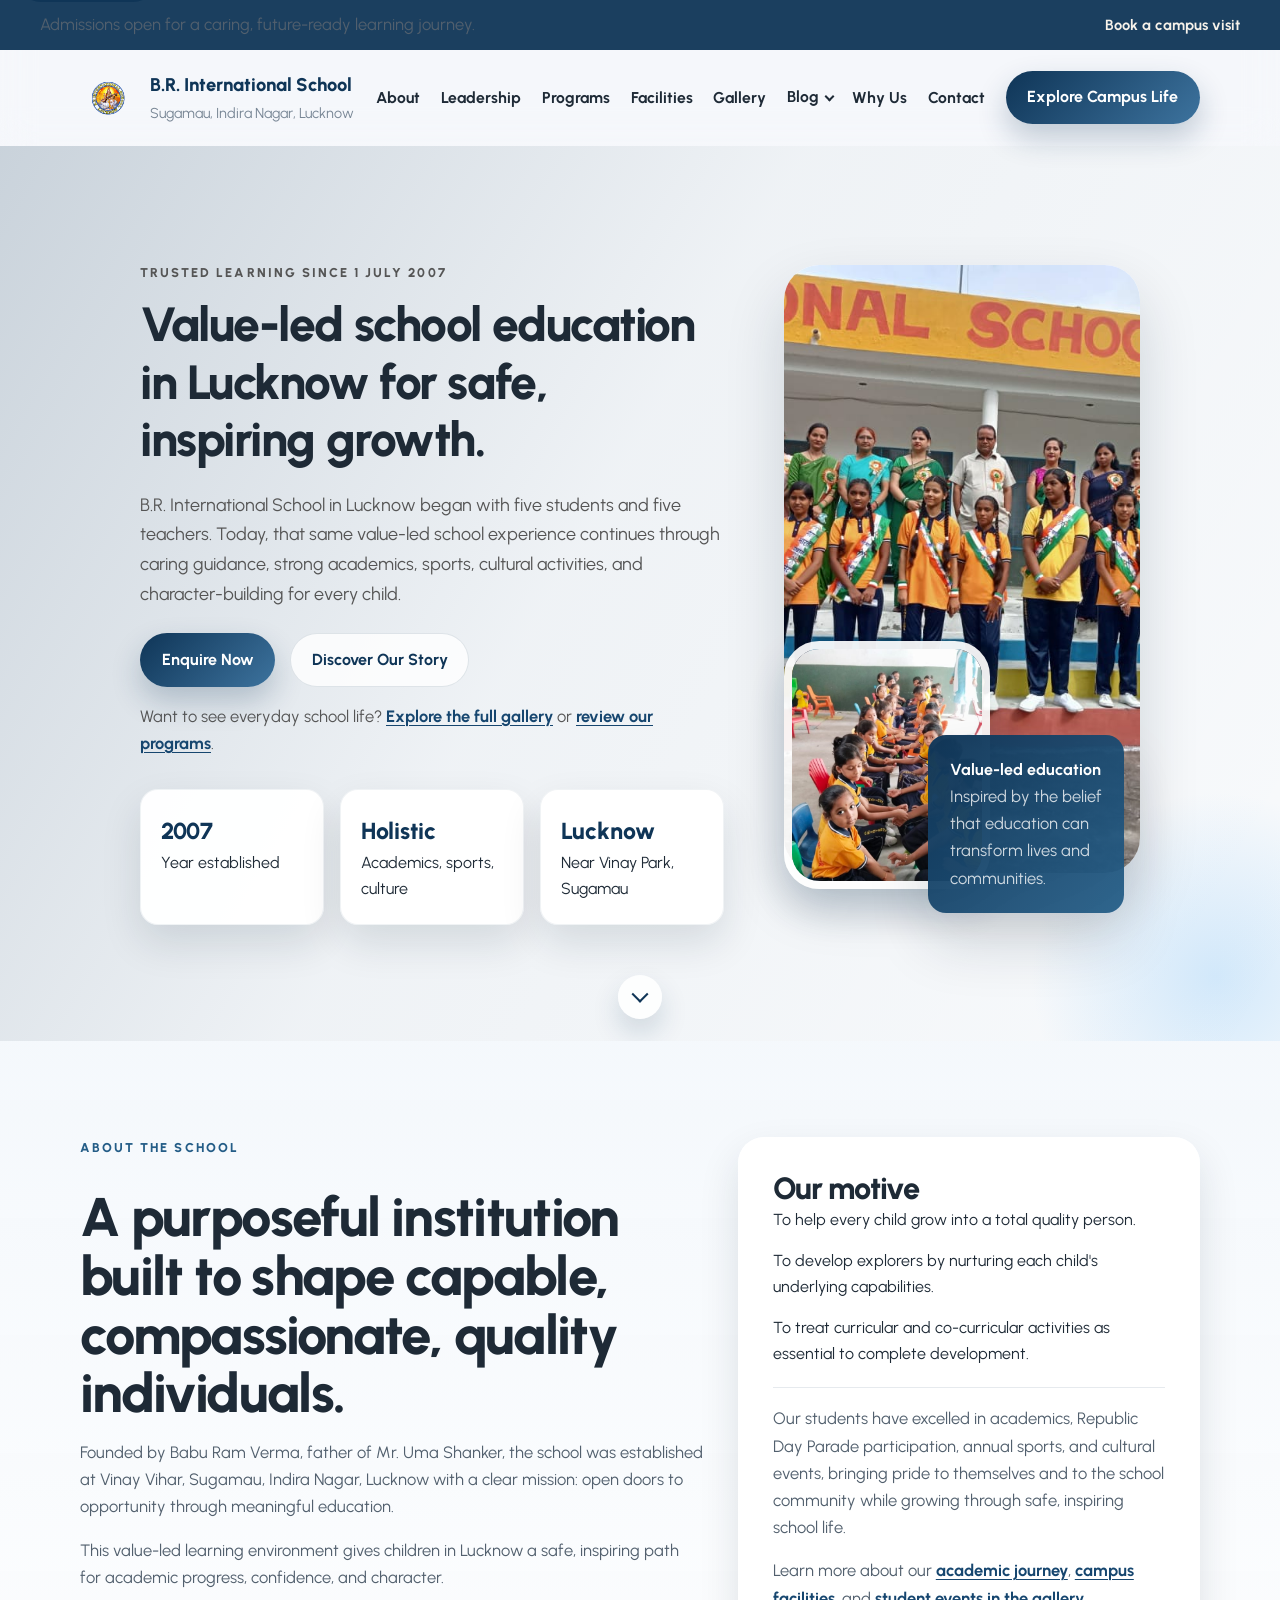
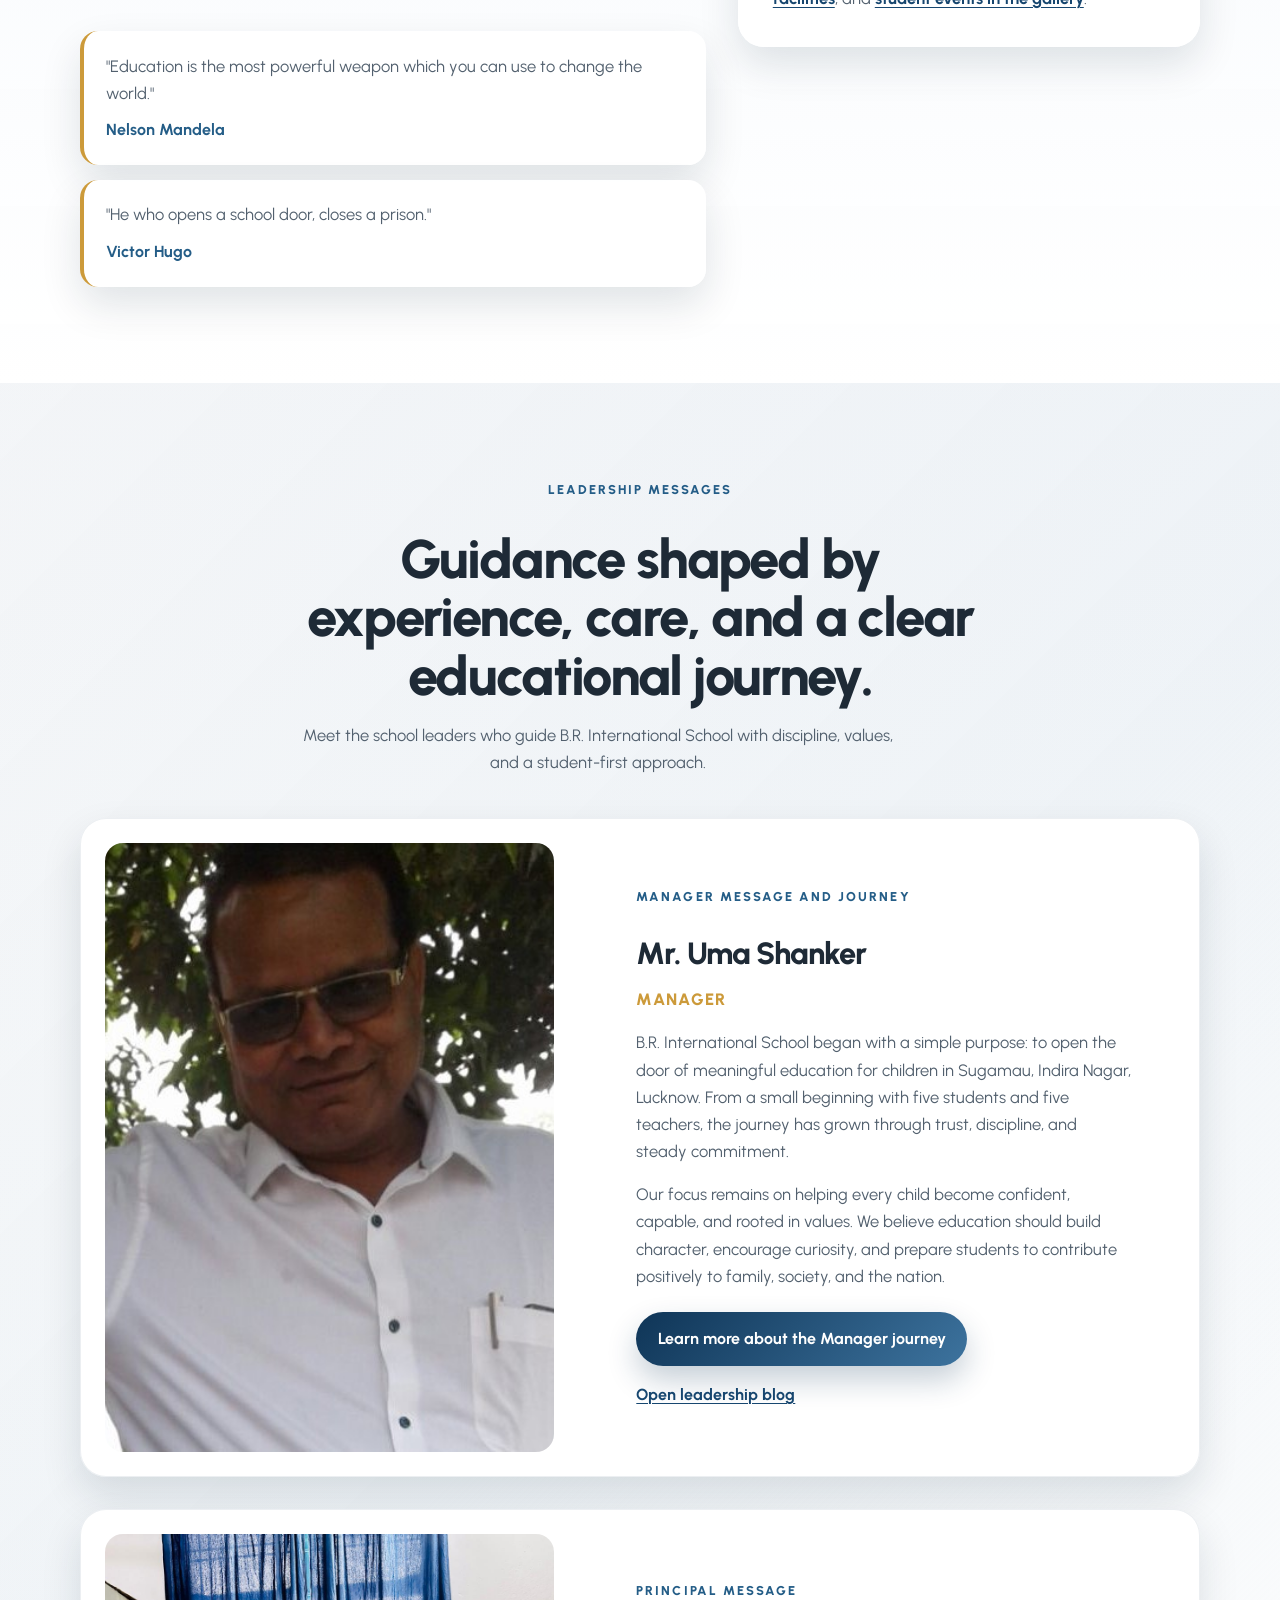
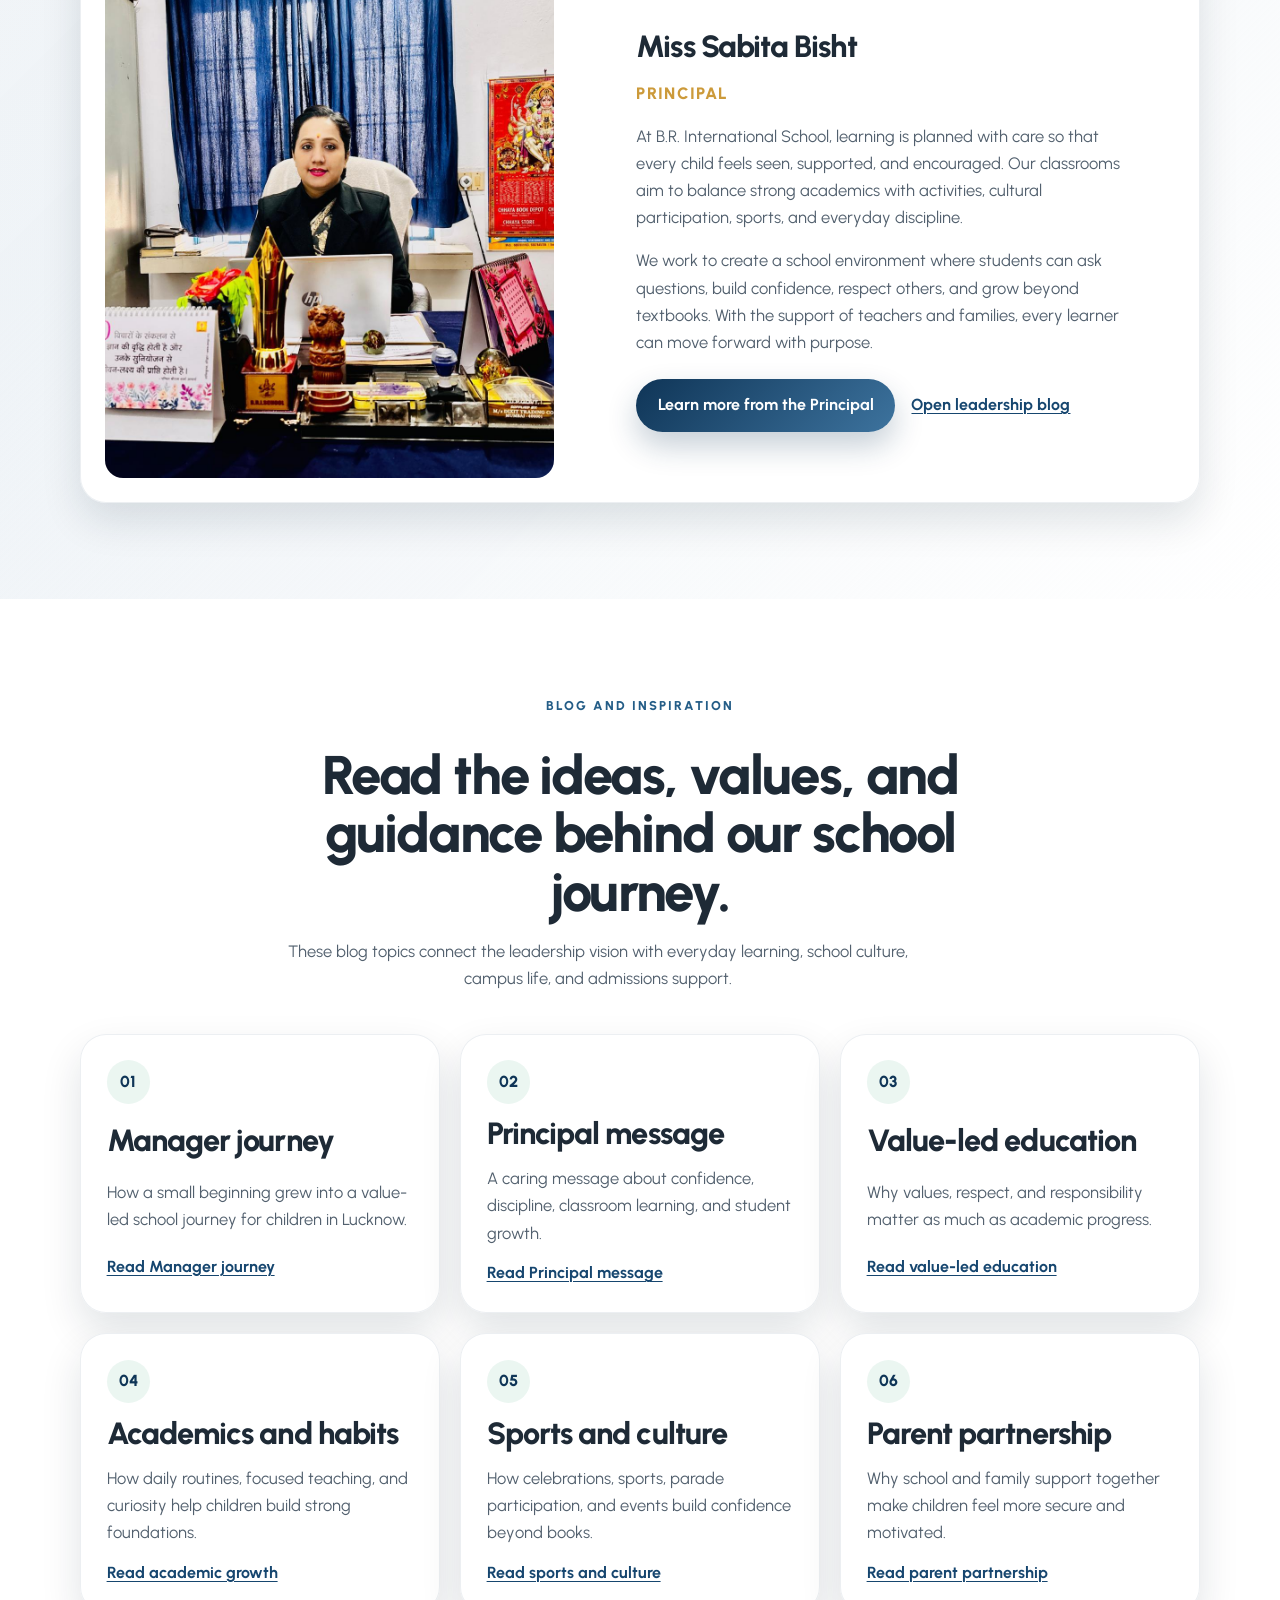
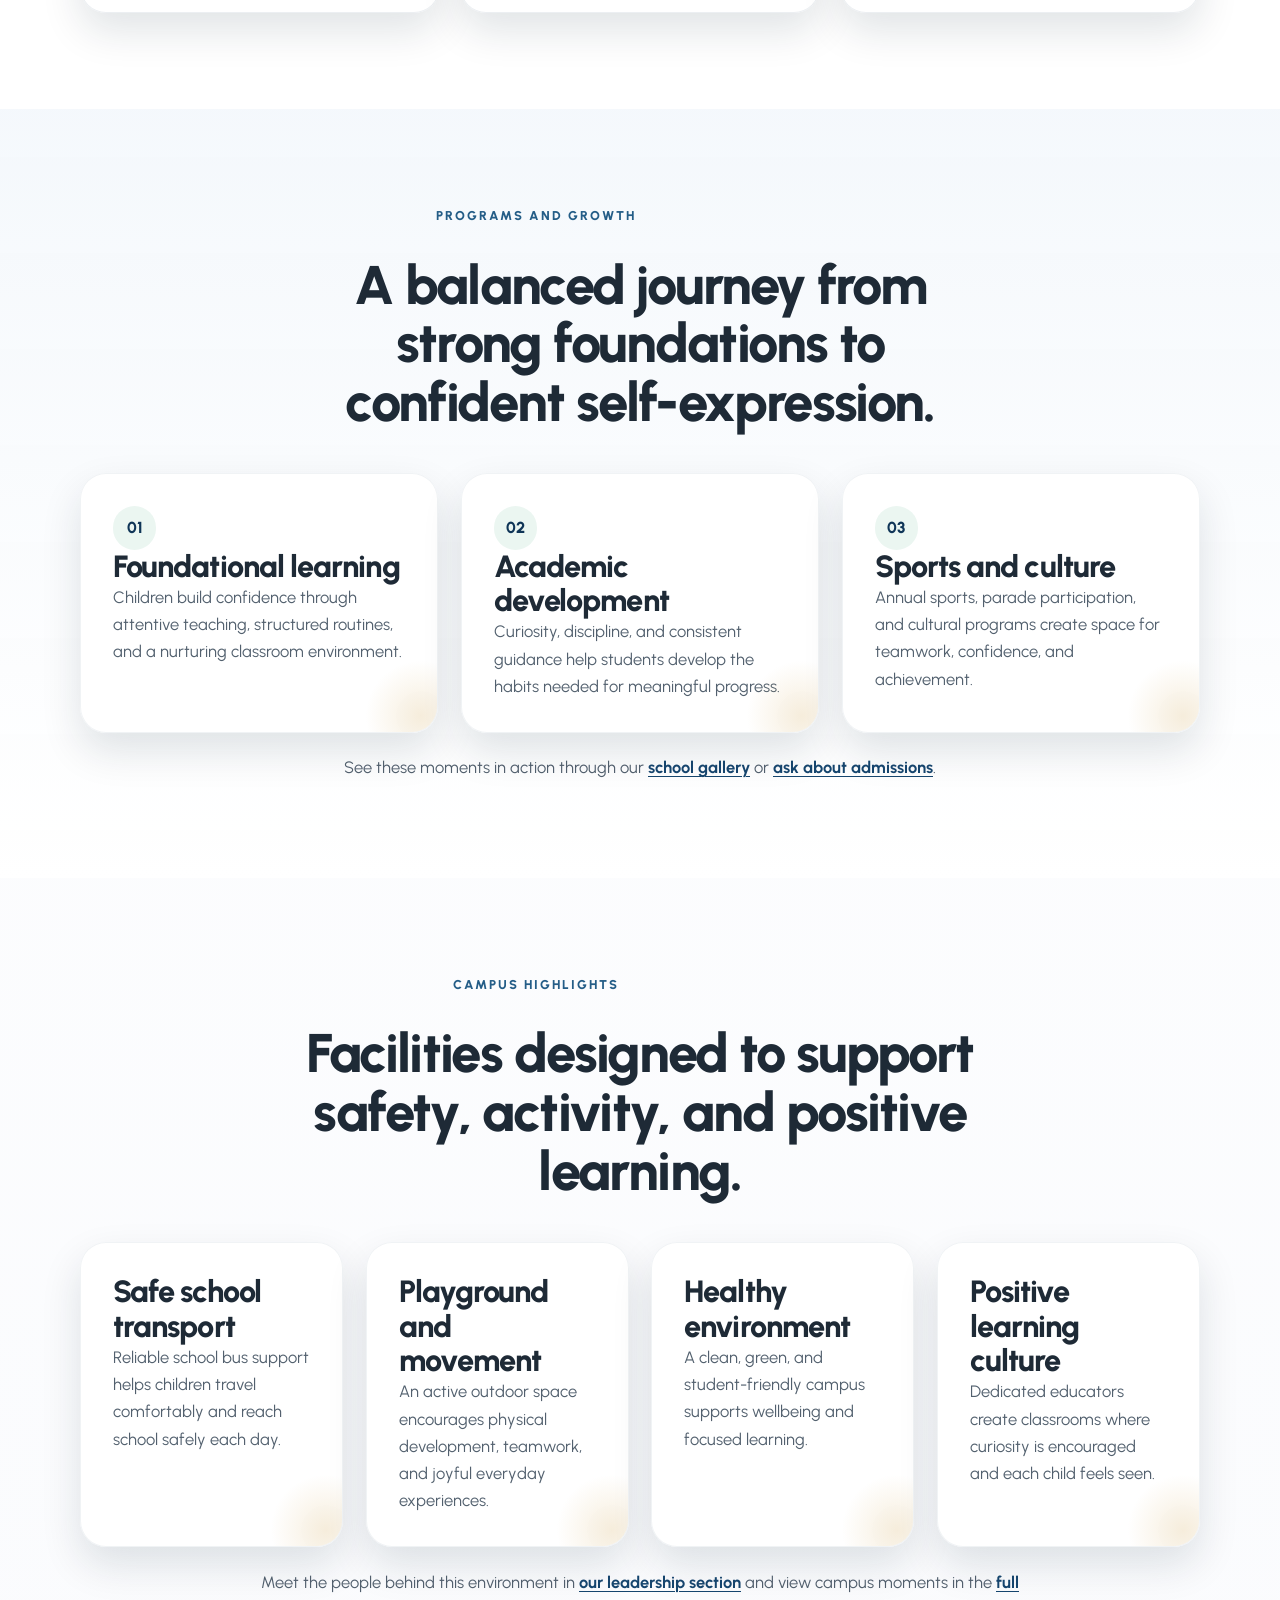
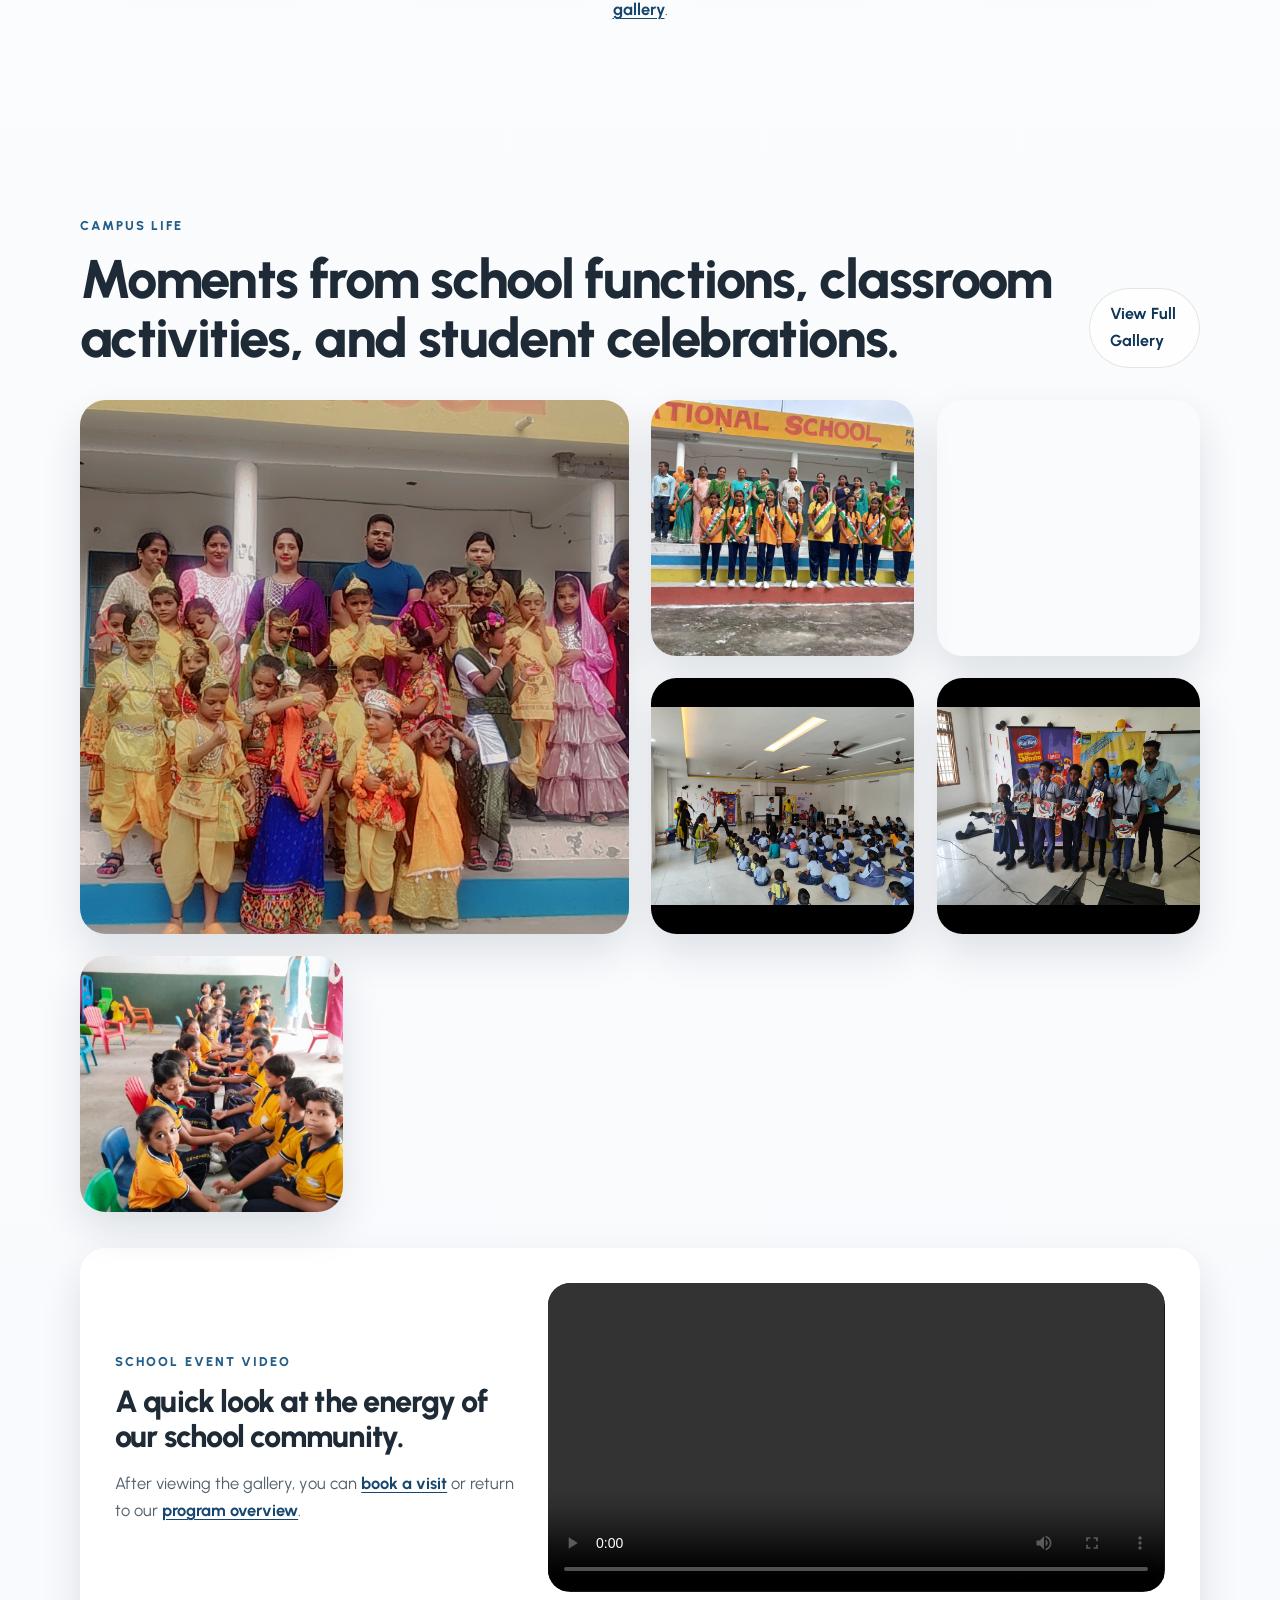
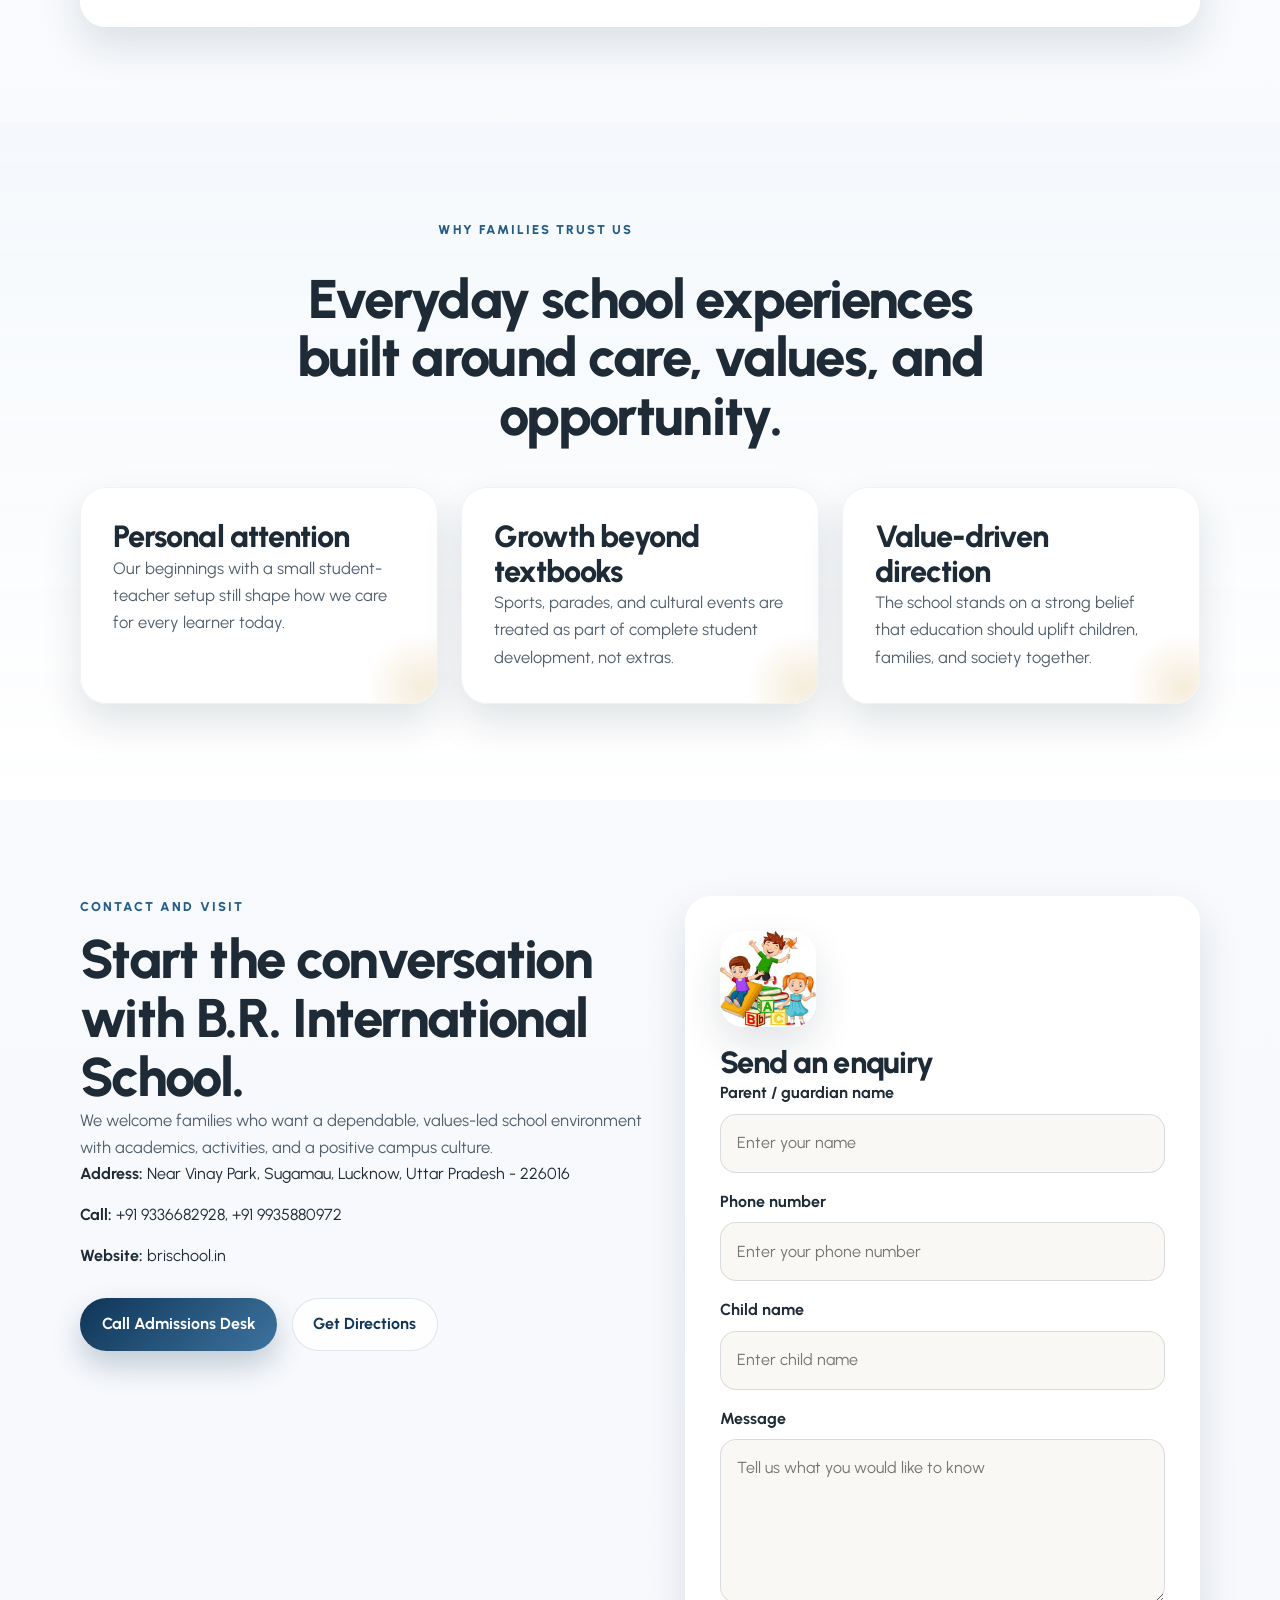
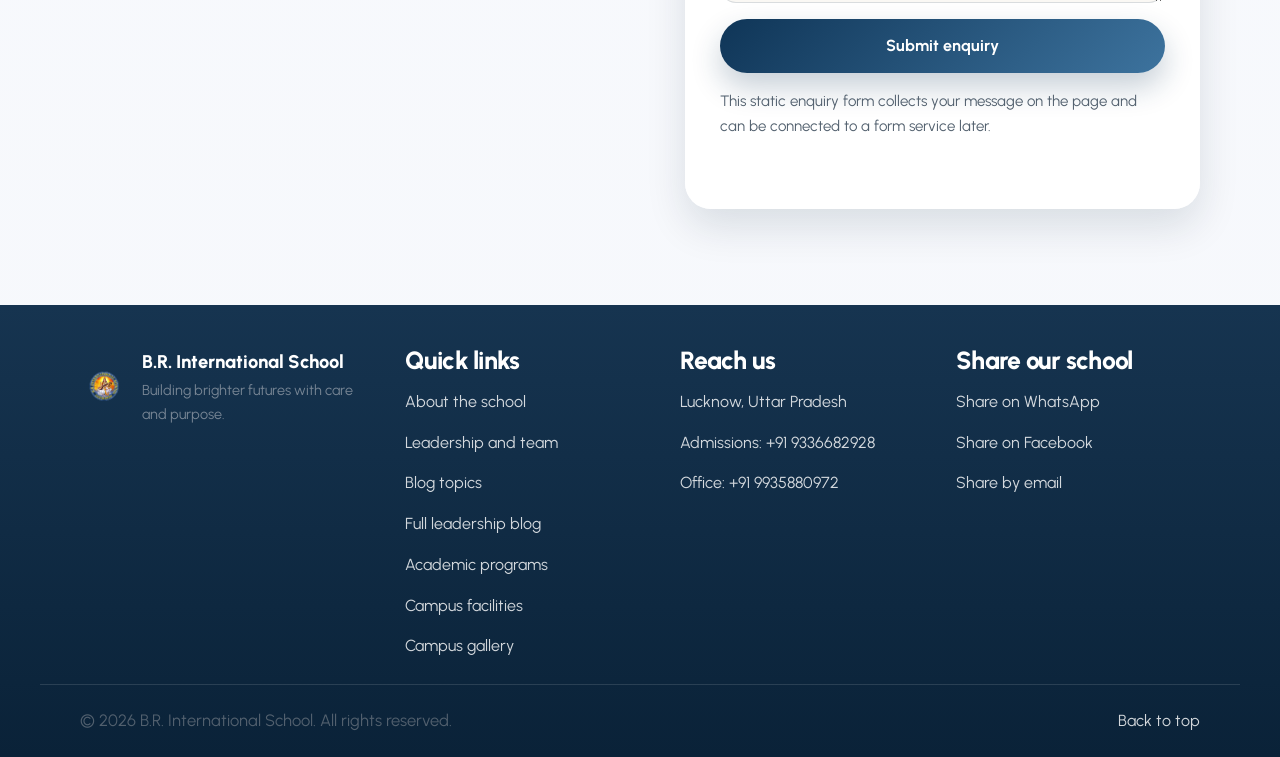
==== commit 70e70d37: "Hide selected gallery image" ====
--- a/index.html
+++ b/index.html
@@ -498,6 +498,6 @@
 
   <button class="back-to-top" type="button" aria-label="Back to top">&#8593;</button>
   <script src="https://unpkg.com/aos@2.3.4/dist/aos.js"></script>
-  <script src="assets/js/main.js" defer></script>
+  <script src="assets/js/main.js?v=20260603-hide-gallery-8" defer></script>
 </body>
 </html>
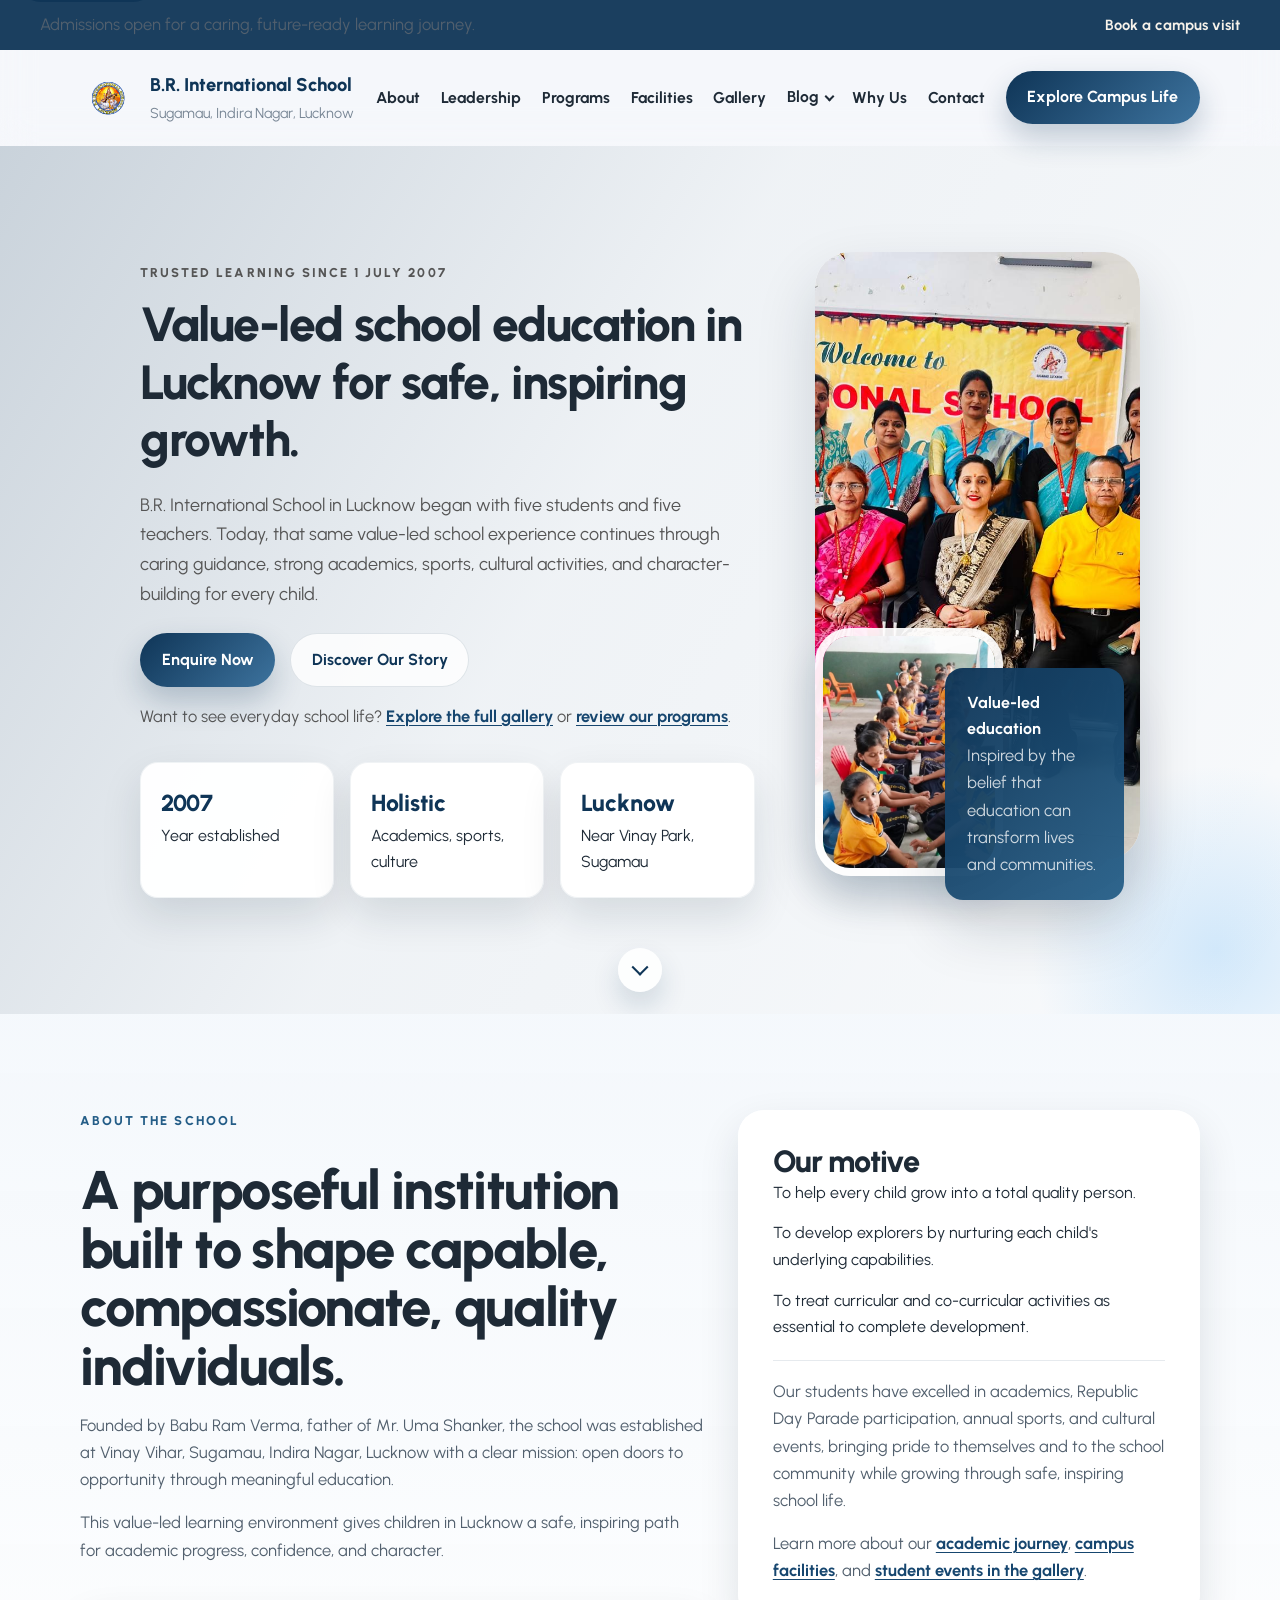
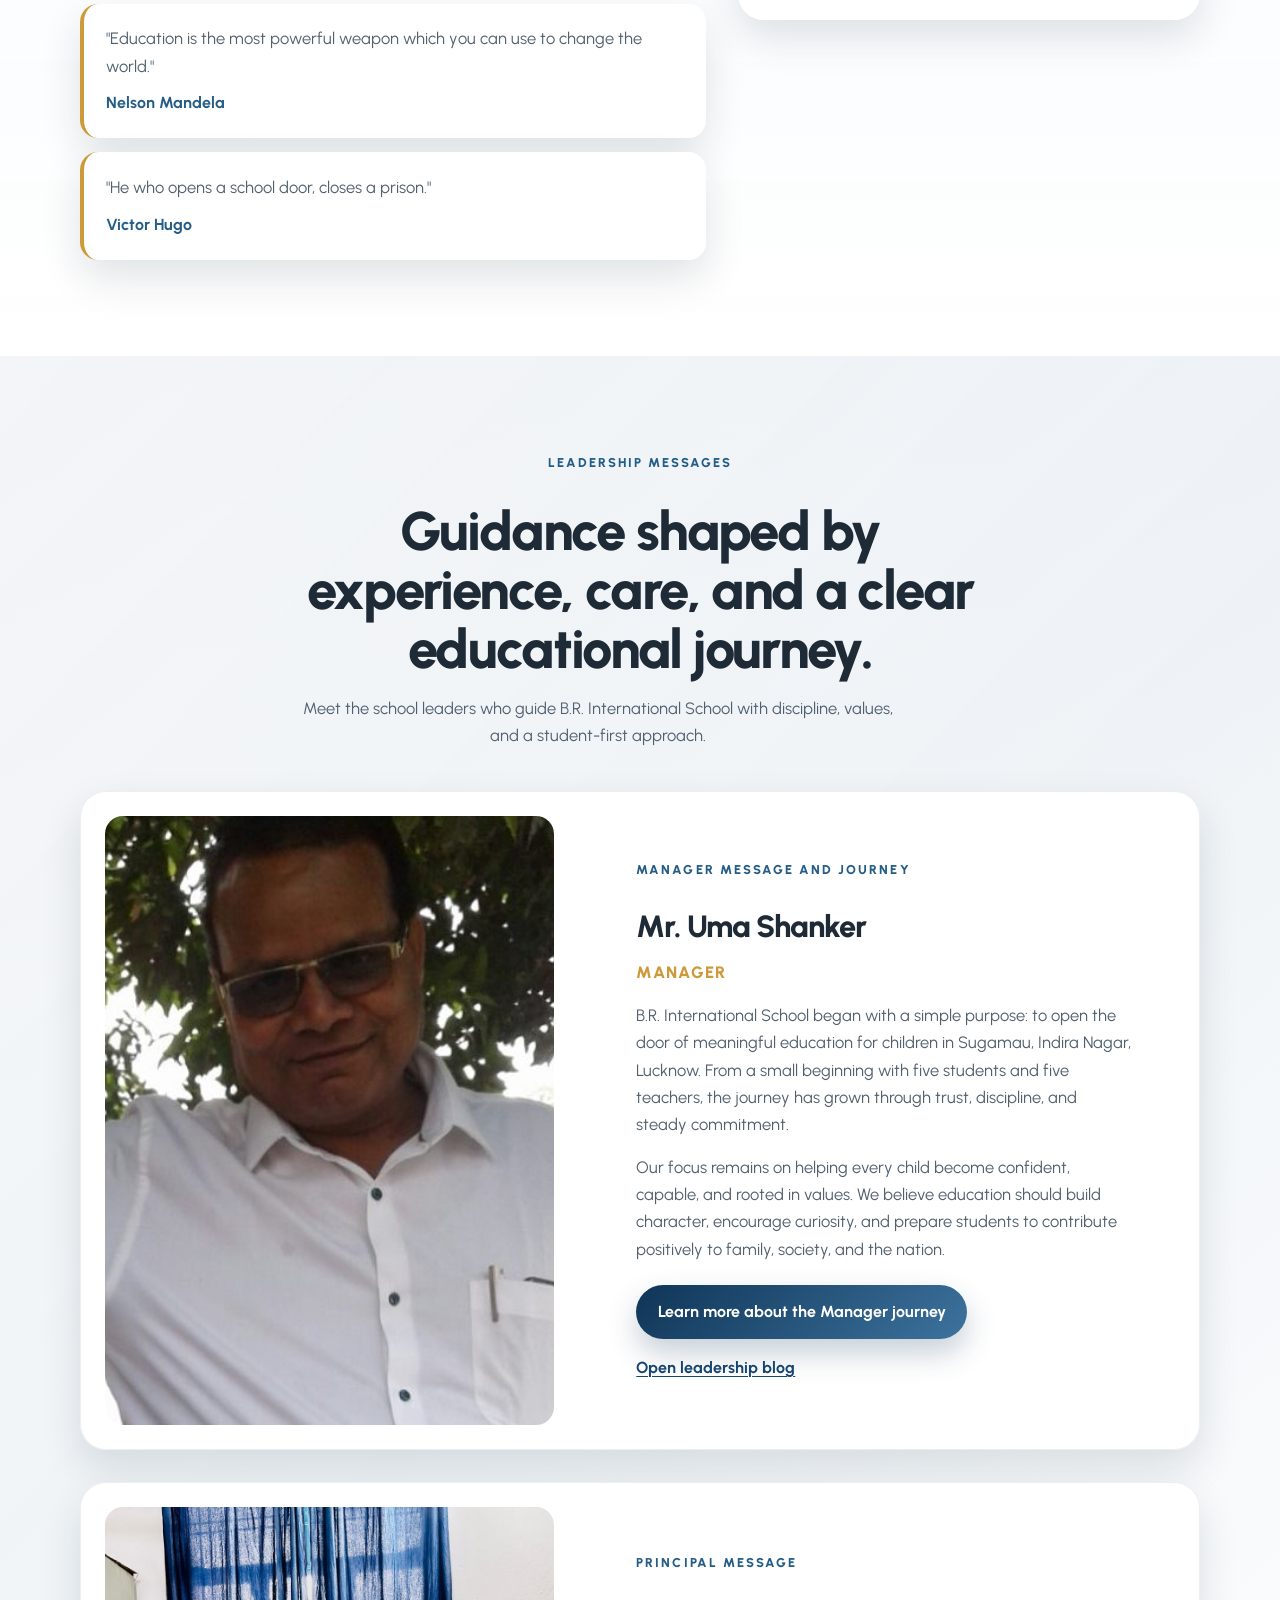
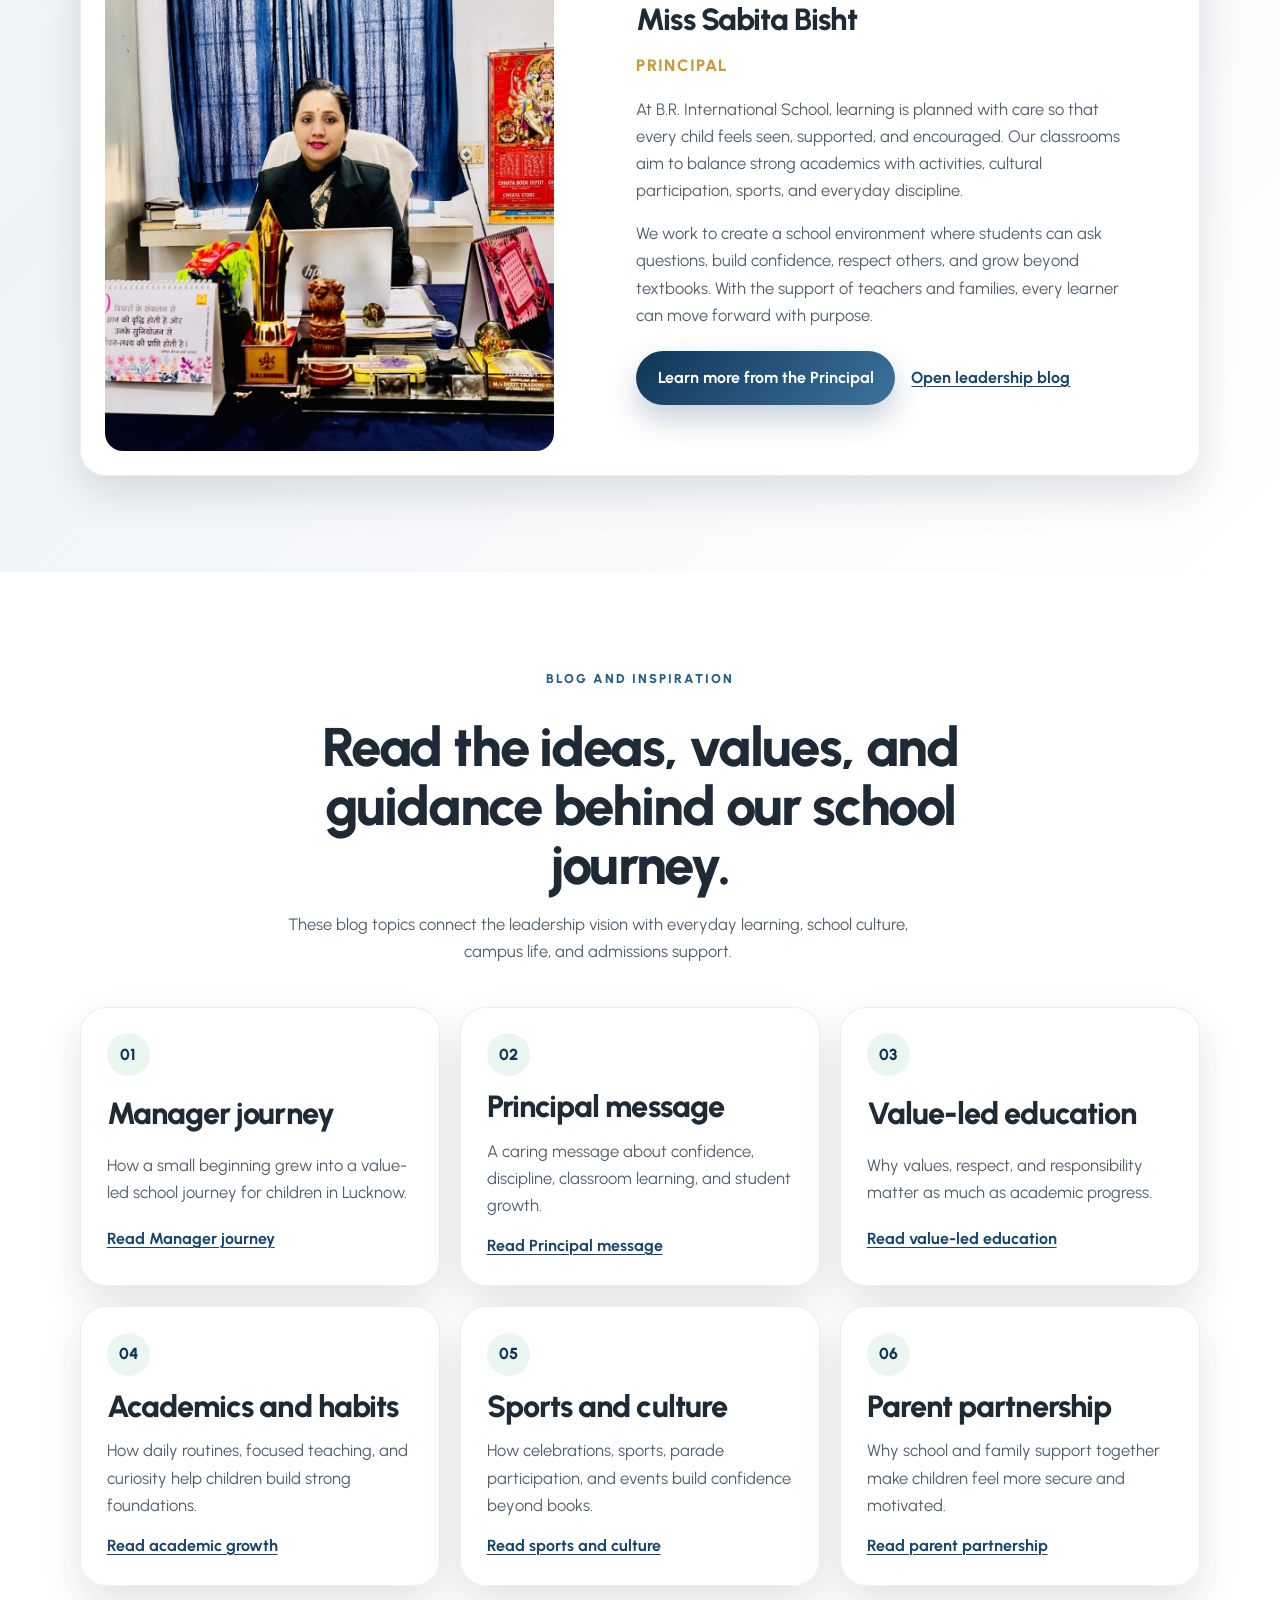
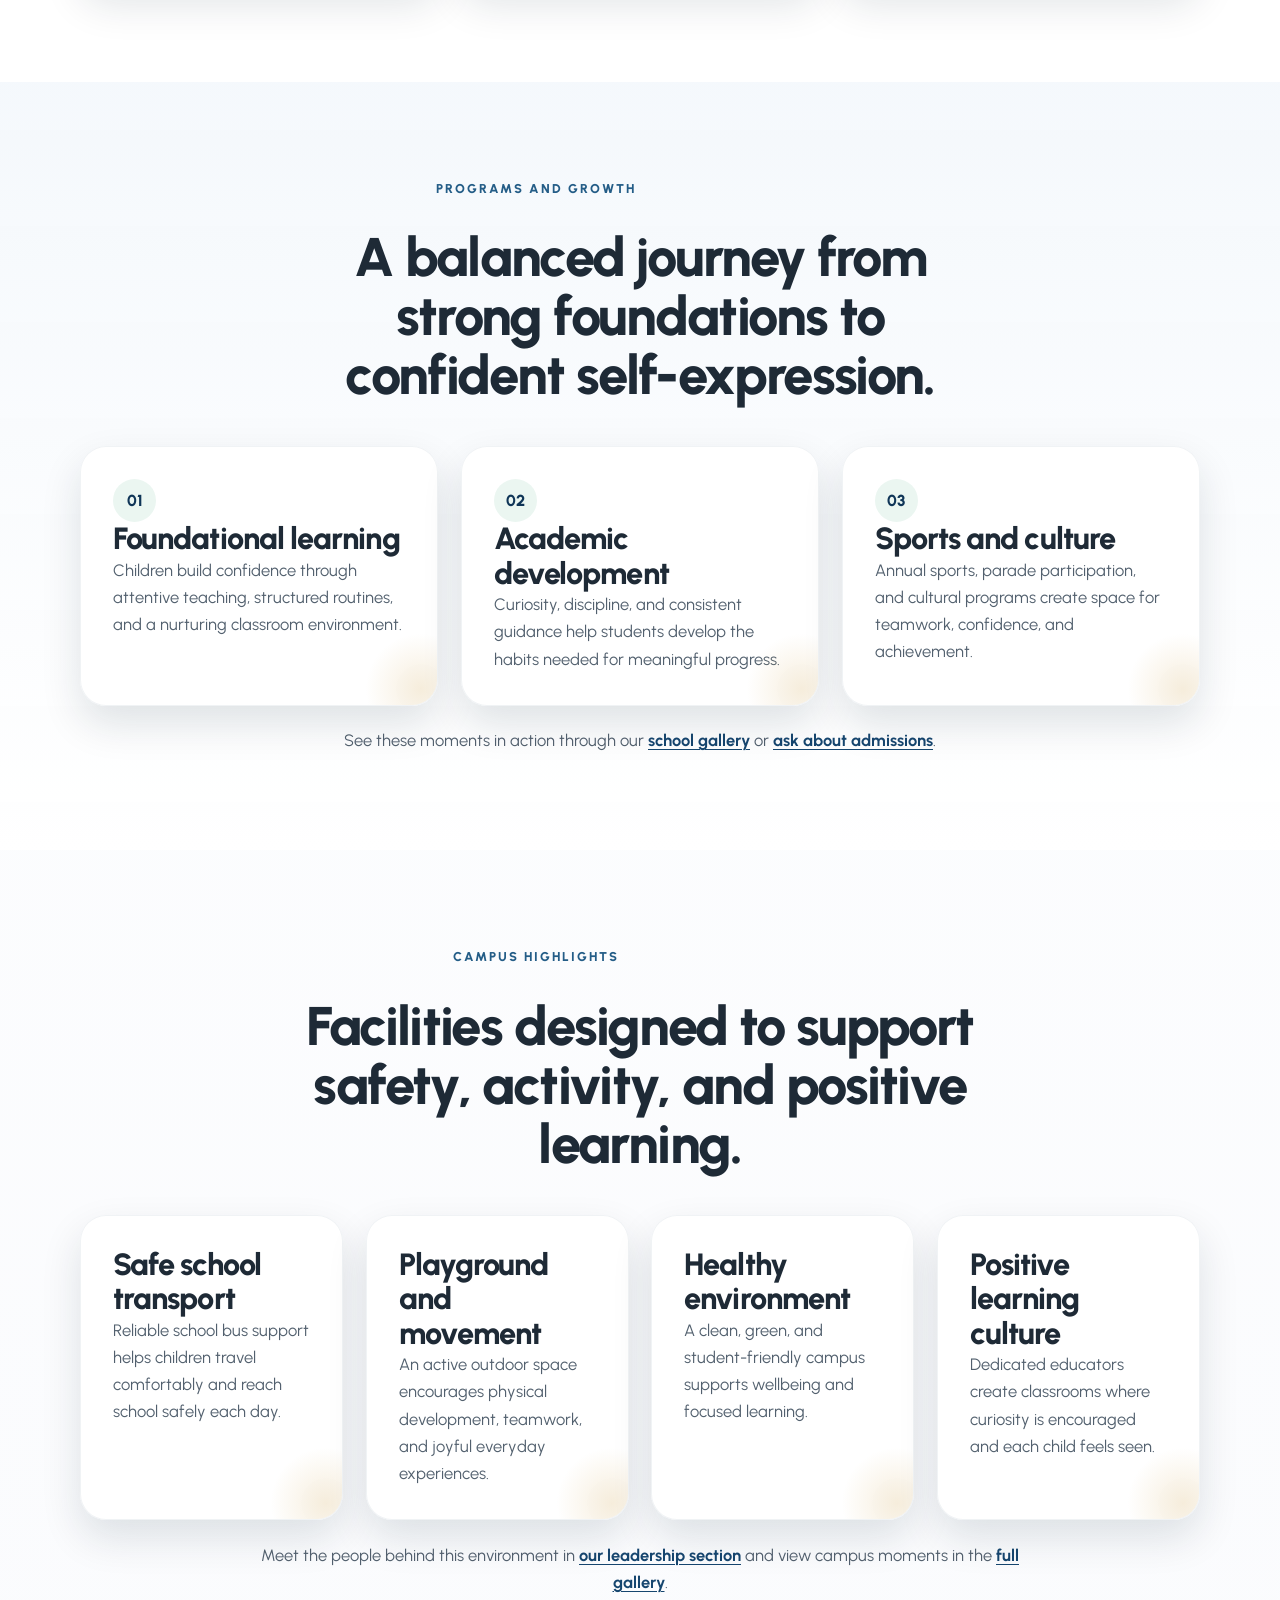
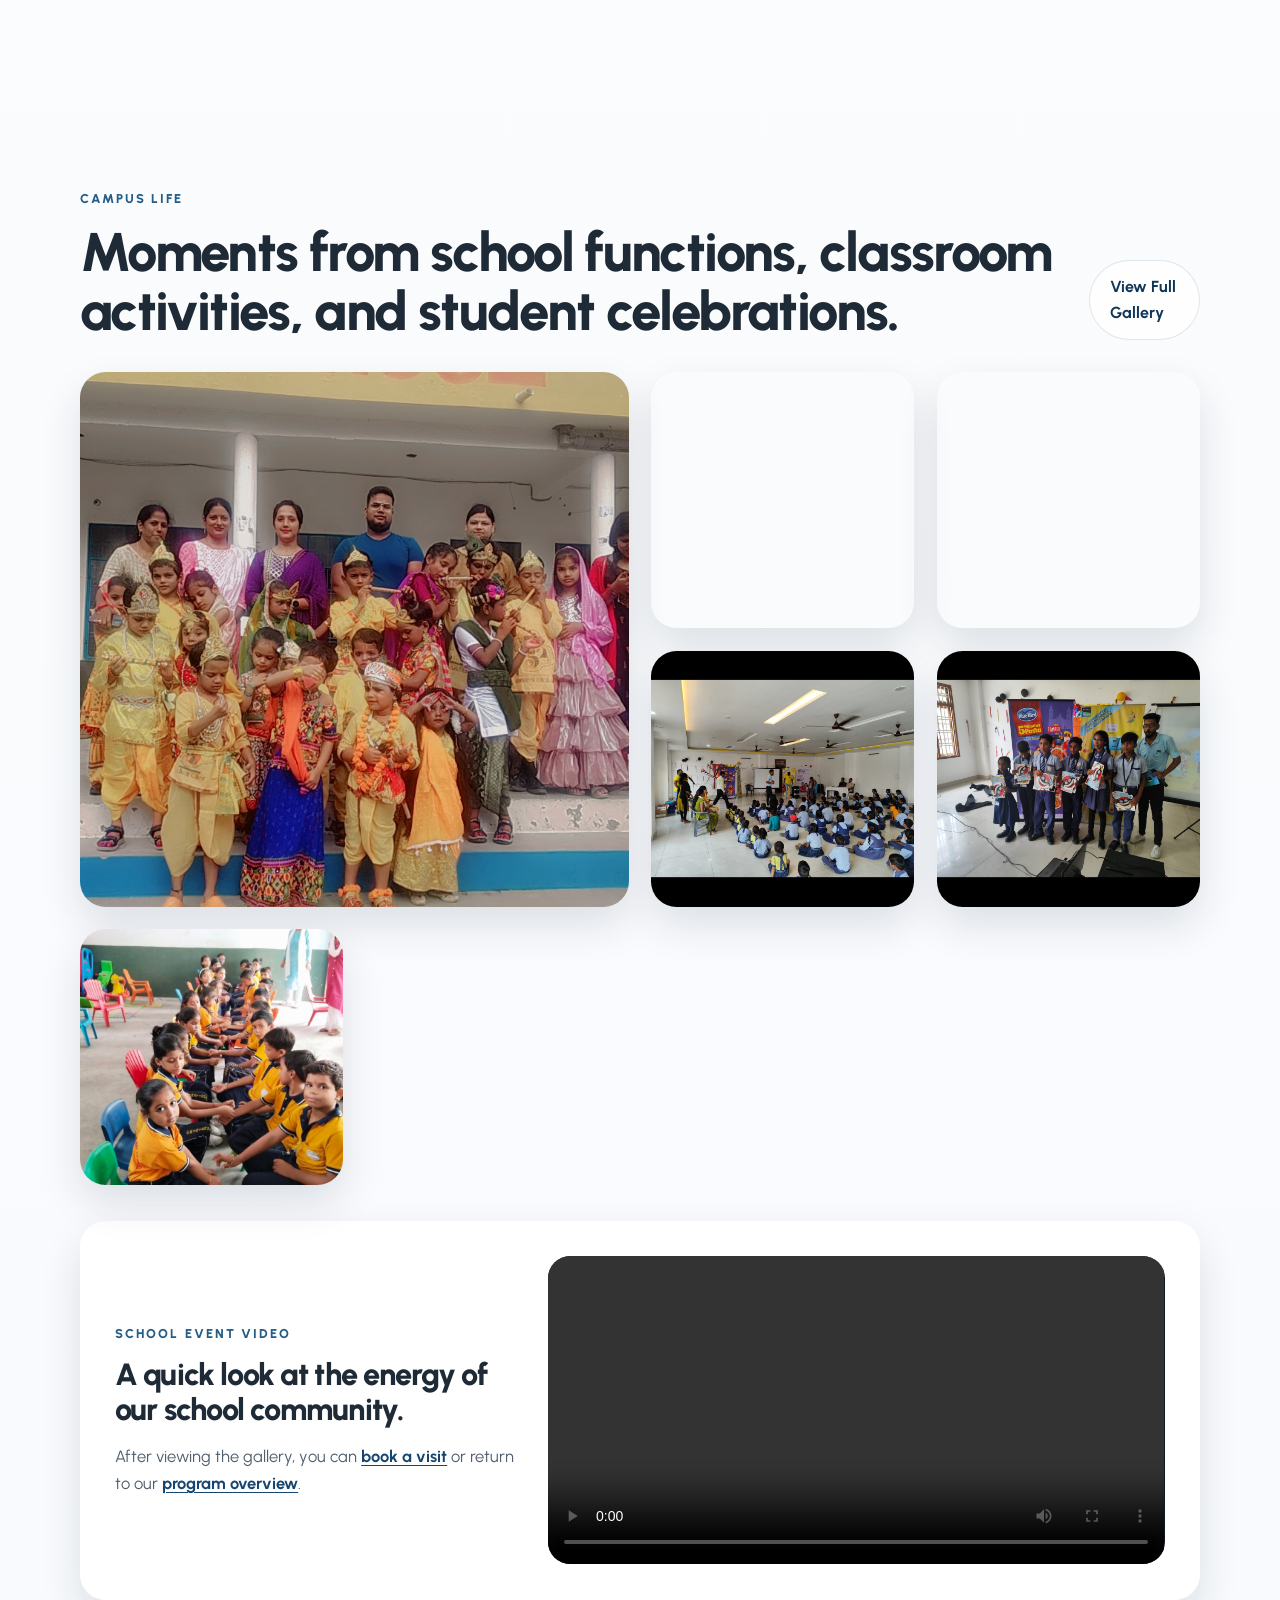
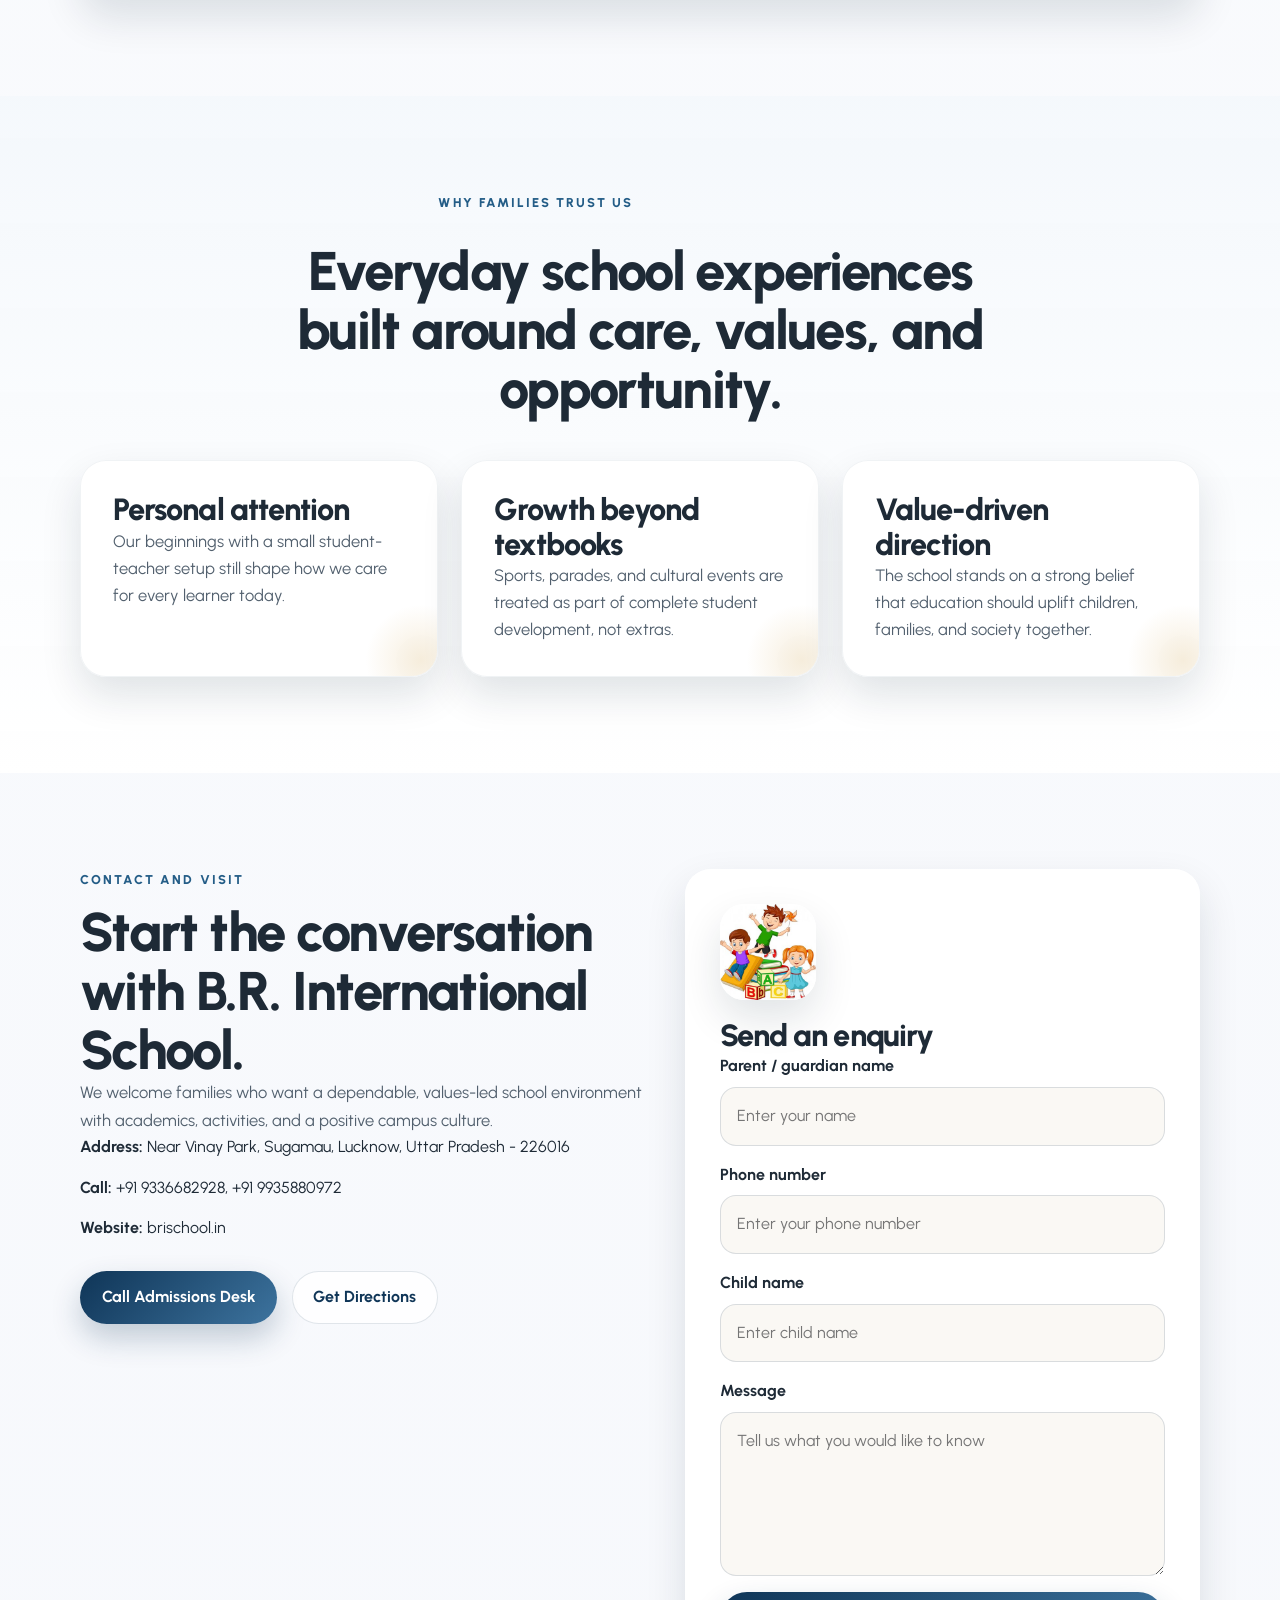
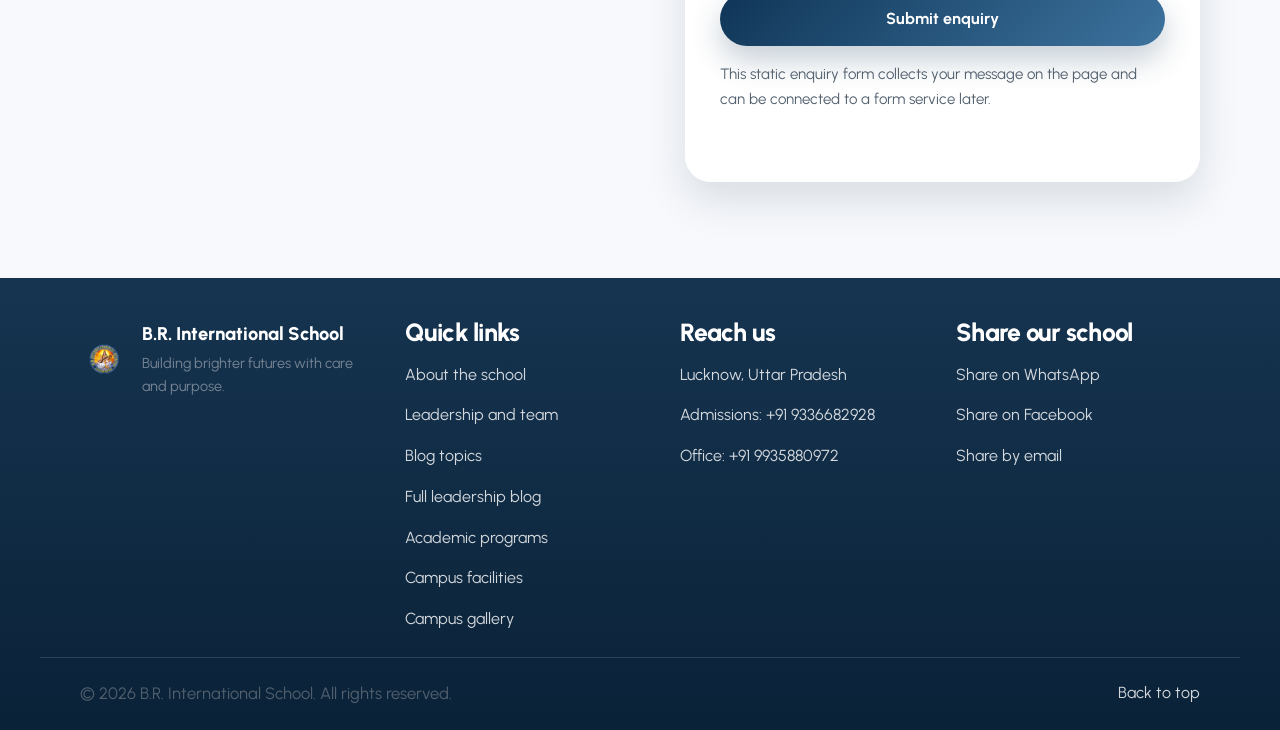
==== commit b562e9fe: "Replace homepage hero image" ====
--- a/index.html
+++ b/index.html
@@ -13,12 +13,12 @@
   <meta property="og:title" content="B.R. International School in Lucknow | Value-Led Learning">
   <meta property="og:description" content="B.R. International School in Lucknow offers value-led learning, caring teachers, strong academics, sports, and cultural growth for children.">
   <meta property="og:url" content="https://brischool.in/">
-  <meta property="og:image" content="https://brischool.in/assets/images/gallery/1223.jpeg">
+  <meta property="og:image" content="https://brischool.in/assets/images/site/home-hero-team.jpeg">
   <meta property="og:site_name" content="B.R. International School">
   <meta name="twitter:card" content="summary_large_image">
   <meta name="twitter:title" content="B.R. International School in Lucknow | Value-Led Learning">
   <meta name="twitter:description" content="B.R. International School in Lucknow offers value-led learning, caring teachers, strong academics, sports, and cultural growth for children.">
-  <meta name="twitter:image" content="https://brischool.in/assets/images/gallery/1223.jpeg">
+  <meta name="twitter:image" content="https://brischool.in/assets/images/site/home-hero-team.jpeg">
   <link rel="icon" type="image/x-icon" href="assets/images/favicon/favicon.ico">
   <link rel="apple-touch-icon" href="assets/images/favicon/apple-touch-icon.png">
   <link rel="preconnect" href="https://fonts.googleapis.com">
@@ -135,7 +135,7 @@
 
         <div class="hero-media hero-image-block">
           <figure class="hero-photo hero-photo-main">
-            <img src="assets/images/gallery/1223.jpeg" alt="Students and teachers at B.R. International School campus" width="1040" height="780">
+            <img src="assets/images/site/home-hero-team.jpeg" alt="B.R. International School teachers and leadership team" width="1280" height="1049">
           </figure>
           <figure class="hero-photo hero-photo-accent">
             <img src="assets/images/gallery/33318.jpeg" alt="Students taking part in a classroom activity at B.R. International School" width="1280" height="720">
--- a/assets/css/style.css
+++ b/assets/css/style.css
@@ -1172,12 +1172,235 @@
   display: flex;
   align-items: center;
   justify-content: space-between;
-  gap: 1rem;
-  margin-bottom: 1.4rem;
+  gap: 1.5rem;
+  margin-bottom: 2rem;
 }
 
 .gallery-video {
   margin-bottom: 2rem;
+}
+
+.album-panel {
+  display: grid;
+  grid-template-columns: minmax(18rem, 0.42fr) minmax(0, 0.58fr);
+  gap: 1.5rem;
+  align-items: stretch;
+  margin-bottom: 2rem;
+  padding: 1.2rem;
+  border: 1px solid rgba(15, 53, 87, 0.08);
+  border-radius: var(--radius-lg);
+  background: rgba(255, 255, 255, 0.96);
+  box-shadow: var(--shadow-md);
+}
+
+.album-cover {
+  overflow: hidden;
+  min-height: 18rem;
+  border-radius: calc(var(--radius-lg) - 8px);
+  background: rgba(15, 53, 87, 0.08);
+}
+
+.album-cover img {
+  width: 100%;
+  height: 100%;
+  object-fit: cover;
+}
+
+.album-copy {
+  display: grid;
+  align-content: center;
+  gap: 1rem;
+  padding: clamp(1rem, 3vw, 2rem);
+}
+
+.album-actions {
+  display: flex;
+  flex-wrap: wrap;
+  gap: 0.9rem;
+  margin-top: 0.4rem;
+}
+
+.album-meta {
+  display: inline-grid;
+  grid-template-columns: auto auto;
+  align-items: baseline;
+  justify-content: start;
+  gap: 0.45rem;
+  color: var(--ink-600);
+}
+
+.album-meta strong {
+  color: var(--navy-900);
+  font-size: 2rem;
+  line-height: 1;
+}
+
+.album-list {
+  display: grid;
+  grid-template-columns: repeat(auto-fit, minmax(17rem, 1fr));
+  gap: clamp(1.4rem, 3vw, 2rem);
+}
+
+.album-list.is-detail-view {
+  display: block;
+}
+
+.album-card {
+  display: block;
+  width: 100%;
+  padding: 0;
+  border: 0;
+  background: transparent;
+  cursor: pointer;
+  text-align: center;
+}
+
+.album-card figure {
+  margin: 0;
+}
+
+.album-card-media {
+  position: relative;
+  overflow: hidden;
+  aspect-ratio: 4 / 3;
+  border: 6px solid #f02b75;
+  border-radius: 0.9rem;
+  background: var(--navy-900);
+  box-shadow: 0 18px 36px rgba(15, 53, 87, 0.14);
+}
+
+.album-card-media::before {
+  content: "";
+  position: absolute;
+  inset: 0;
+  z-index: 1;
+  background: linear-gradient(135deg, rgba(10, 12, 38, 0.55), rgba(240, 43, 117, 0.12));
+  opacity: 0;
+  transition: opacity 0.25s ease;
+}
+
+.album-card-media img {
+  width: 100%;
+  height: 100%;
+  object-fit: cover;
+  transition: transform 0.35s ease, opacity 0.35s ease;
+}
+
+.album-card-arrow {
+  position: absolute;
+  top: 50%;
+  left: 50%;
+  z-index: 2;
+  display: inline-flex;
+  width: 3.4rem;
+  height: 3.4rem;
+  align-items: center;
+  justify-content: center;
+  border-radius: 0.35rem;
+  color: var(--white);
+  font-size: 1.8rem;
+  font-weight: 900;
+  background: #f02b75;
+  opacity: 0;
+  transform: translate(-50%, -50%) scale(0.9);
+  transition: opacity 0.25s ease, transform 0.25s ease;
+}
+
+.album-card figcaption {
+  display: grid;
+  gap: 0.35rem;
+  padding: 1rem 0.4rem 0;
+}
+
+.album-card figcaption span {
+  color: var(--ink-600);
+  font-size: 0.85rem;
+  font-weight: 800;
+  letter-spacing: 0.12em;
+  text-transform: uppercase;
+}
+
+.album-card figcaption strong {
+  color: var(--ink-900);
+  font-size: clamp(1.25rem, 2.4vw, 1.55rem);
+  line-height: 1.16;
+}
+
+.album-card:hover .album-card-media::before,
+.album-card:focus-visible .album-card-media::before,
+.album-card:hover .album-card-arrow,
+.album-card:focus-visible .album-card-arrow {
+  opacity: 1;
+}
+
+.album-card:hover .album-card-arrow,
+.album-card:focus-visible .album-card-arrow {
+  transform: translate(-50%, -50%) scale(1);
+}
+
+.album-card:hover img,
+.album-card:focus-visible img {
+  transform: scale(1.06);
+  opacity: 0.72;
+}
+
+.gallery-album-section,
+.gallery-album-detail {
+  padding: 1rem 0 3rem;
+}
+
+.gallery-album-section + .gallery-album-section,
+.gallery-album-detail + .gallery-album-detail {
+  border-top: 1px solid rgba(15, 53, 87, 0.12);
+  margin-top: 1rem;
+  padding-top: 3rem;
+}
+
+.album-section-heading {
+  display: flex;
+  align-items: end;
+  justify-content: space-between;
+  gap: 1.5rem;
+  margin-bottom: 1.25rem;
+}
+
+.album-section-heading h2 {
+  margin: 0.25rem 0 0.45rem;
+}
+
+.album-section-heading p:not(.eyebrow) {
+  max-width: 46rem;
+  color: var(--ink-600);
+}
+
+.album-section-heading span {
+  flex: 0 0 auto;
+  padding: 0.75rem 1rem;
+  border-radius: 999px;
+  color: var(--navy-800);
+  font-weight: 800;
+  background: rgba(246, 195, 68, 0.22);
+}
+
+.album-heading-actions {
+  display: flex;
+  flex: 0 0 auto;
+  flex-wrap: wrap;
+  align-items: center;
+  justify-content: flex-end;
+  gap: 0.75rem;
+}
+
+.album-heading-actions .button {
+  min-height: 2.85rem;
+  padding: 0.72rem 1rem;
+}
+
+.album-photo-grid {
+  padding-top: 0.5rem;
+  display: grid;
+  grid-template-columns: repeat(auto-fit, minmax(14rem, 1fr));
+  gap: 1.4rem;
 }
 
 .gallery-grid {
@@ -1206,10 +1429,36 @@
   aspect-ratio: 1 / 1;
 }
 
+.gallery-card video {
+  display: block;
+  width: 100%;
+  aspect-ratio: 16 / 9;
+  background: var(--navy-900);
+  object-fit: cover;
+}
+
+.video-gallery-card {
+  cursor: default;
+}
+
+.video-gallery-card:hover {
+  transform: translateY(-6px);
+}
+
 .gallery-card figcaption {
   padding: 0.9rem 1rem 1rem;
   color: var(--ink-700);
   font-size: 0.95rem;
+}
+
+.gallery-card figcaption span {
+  display: block;
+  margin-bottom: 0.25rem;
+  color: var(--navy-800);
+  font-size: 0.78rem;
+  font-weight: 800;
+  letter-spacing: 0.12em;
+  text-transform: uppercase;
 }
 
 .modal {
@@ -1406,6 +1655,7 @@
   .hero-grid,
   .split-layout,
   .contact-grid,
+  .album-panel,
   .gallery-hero-inner,
   .footer-grid,
   .video-panel,
@@ -1462,6 +1712,8 @@
 @media (max-width: 820px) {
   .topbar-inner,
   .split-heading,
+  .album-section-heading,
+  .album-heading-actions,
   .gallery-toolbar,
   .footer-bottom {
     flex-direction: column;
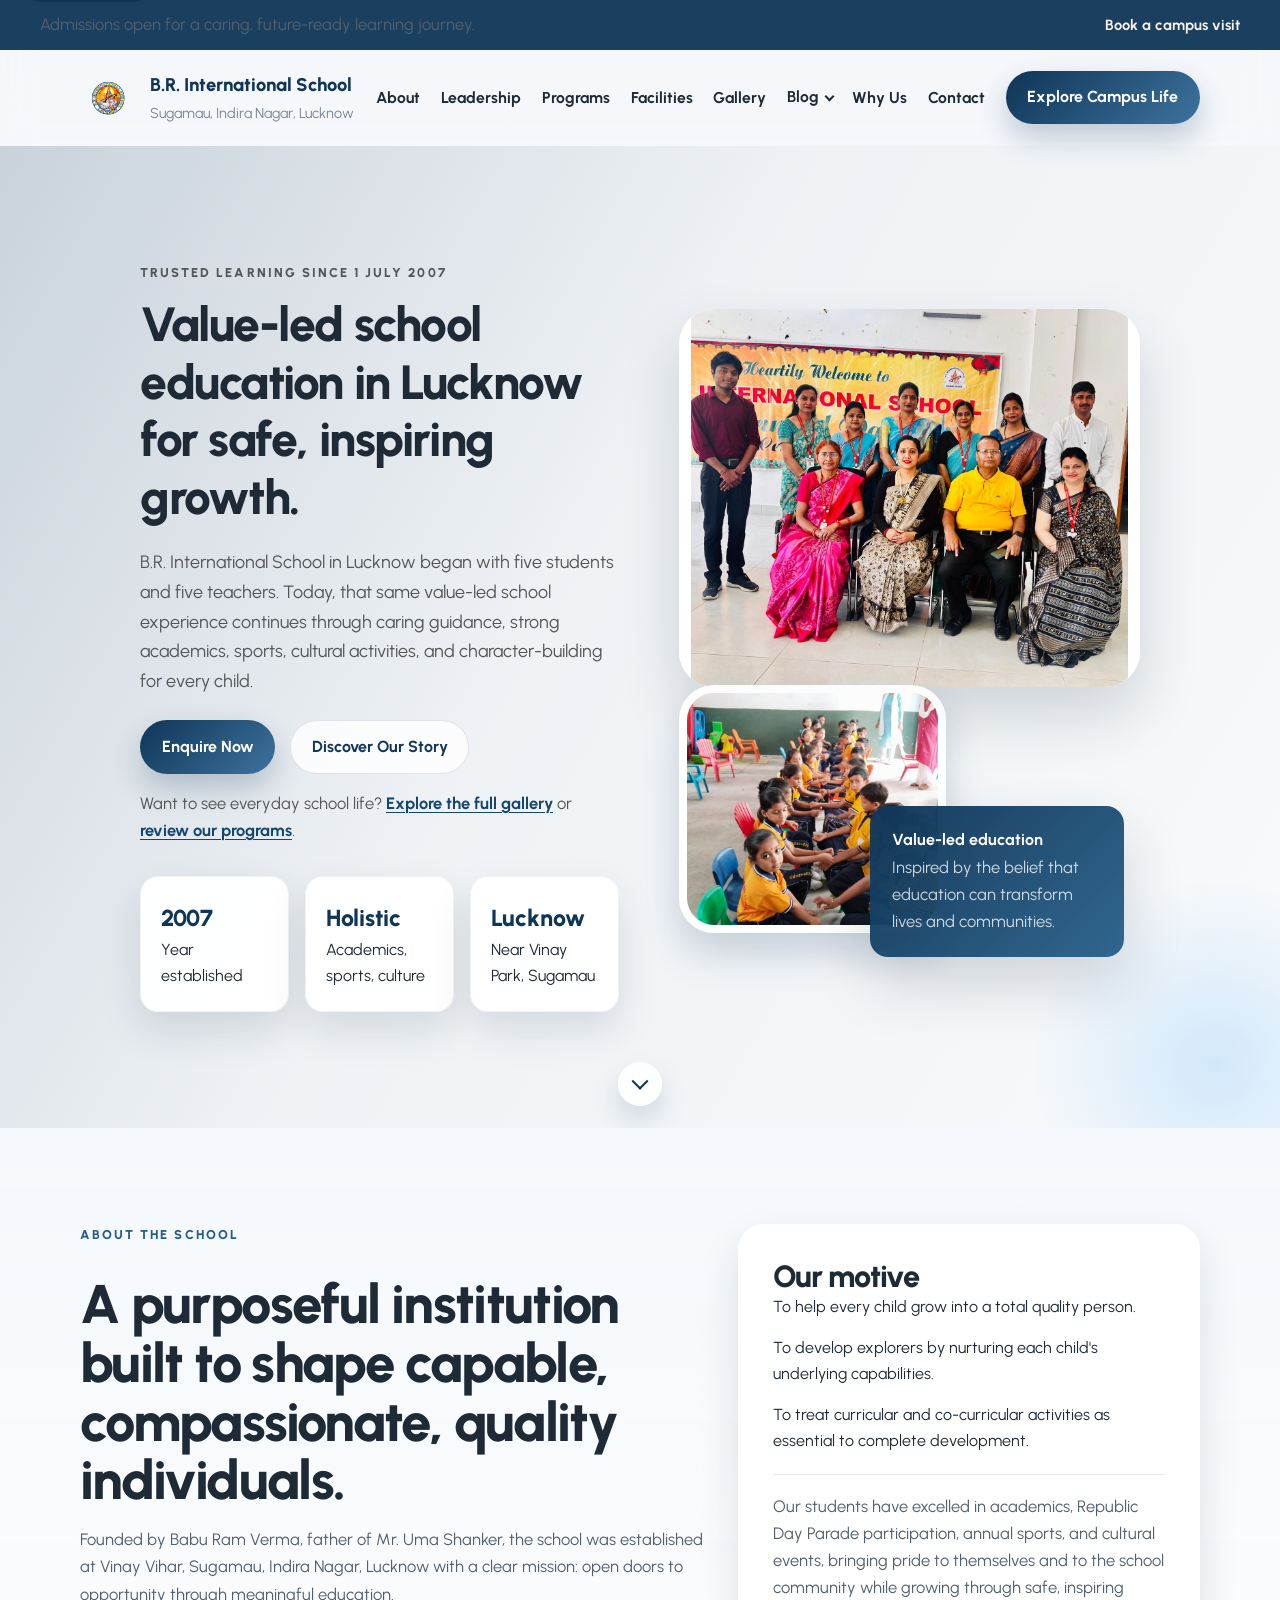
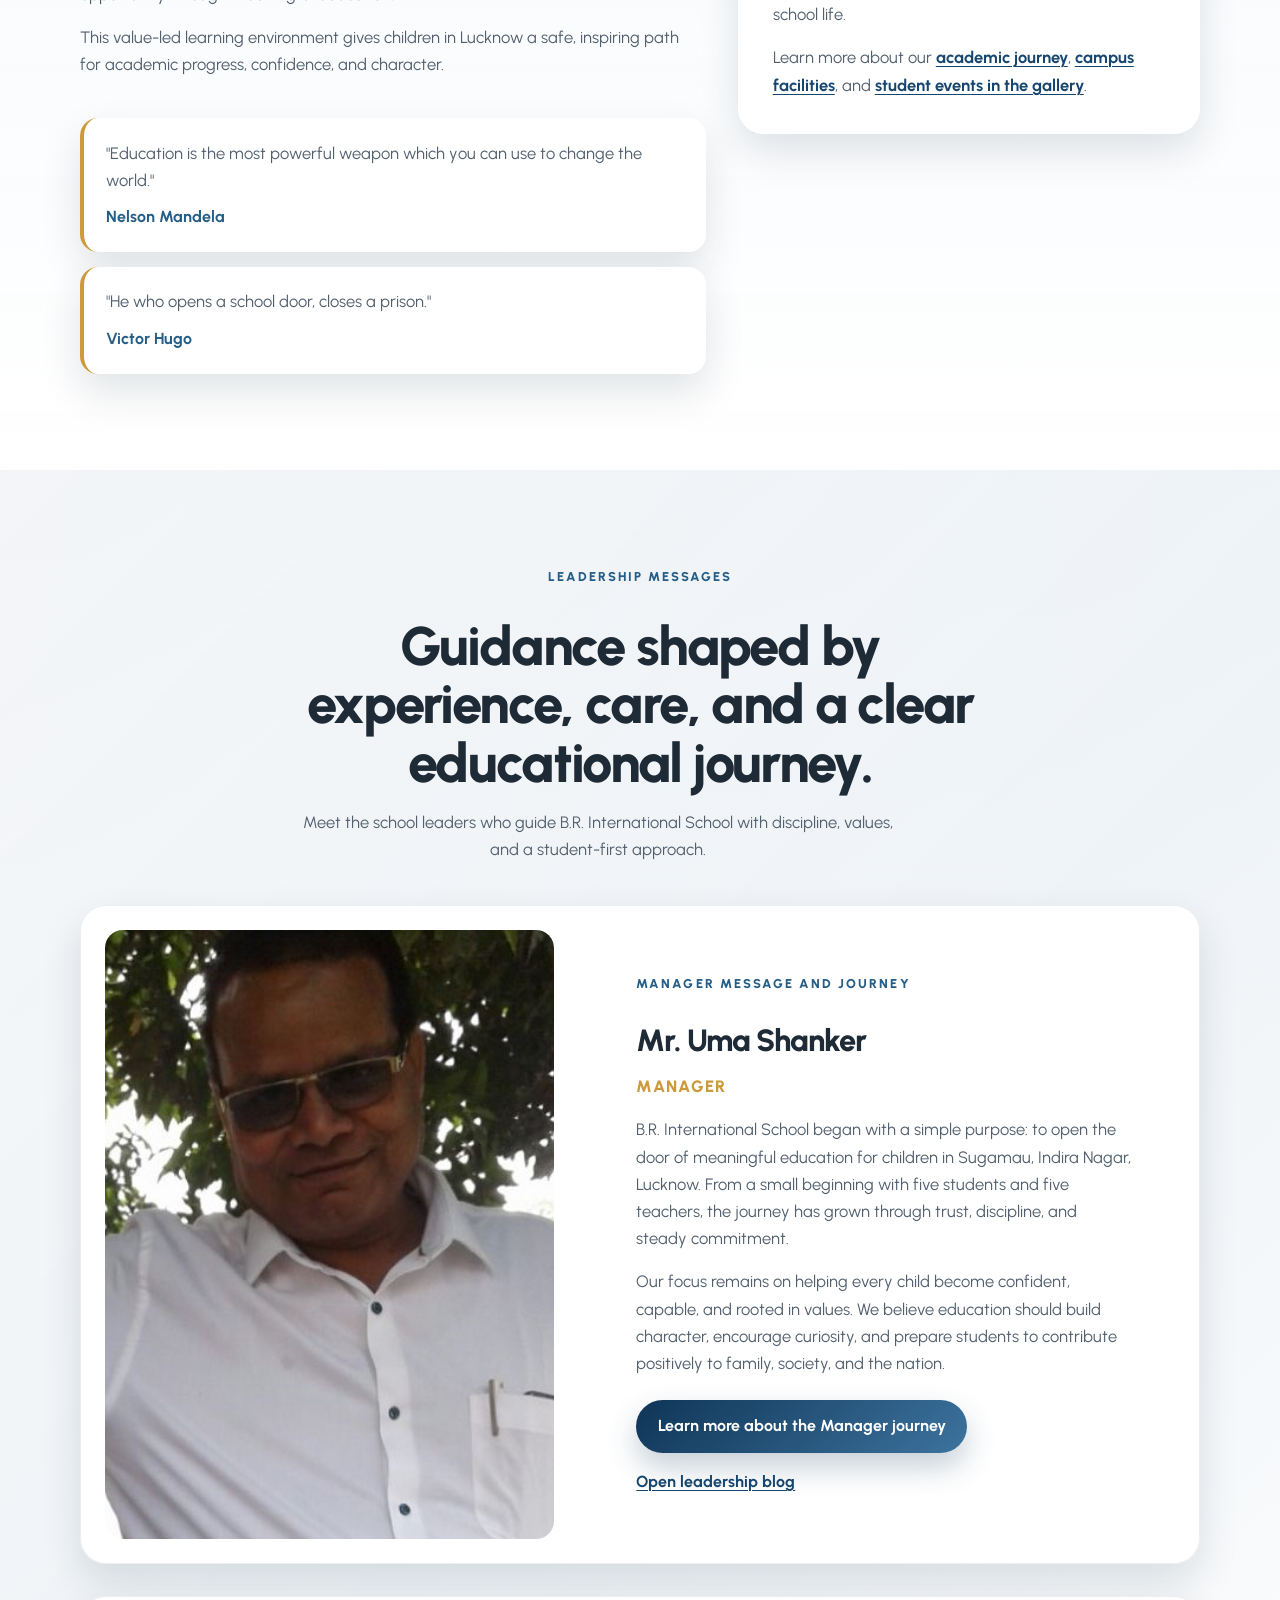
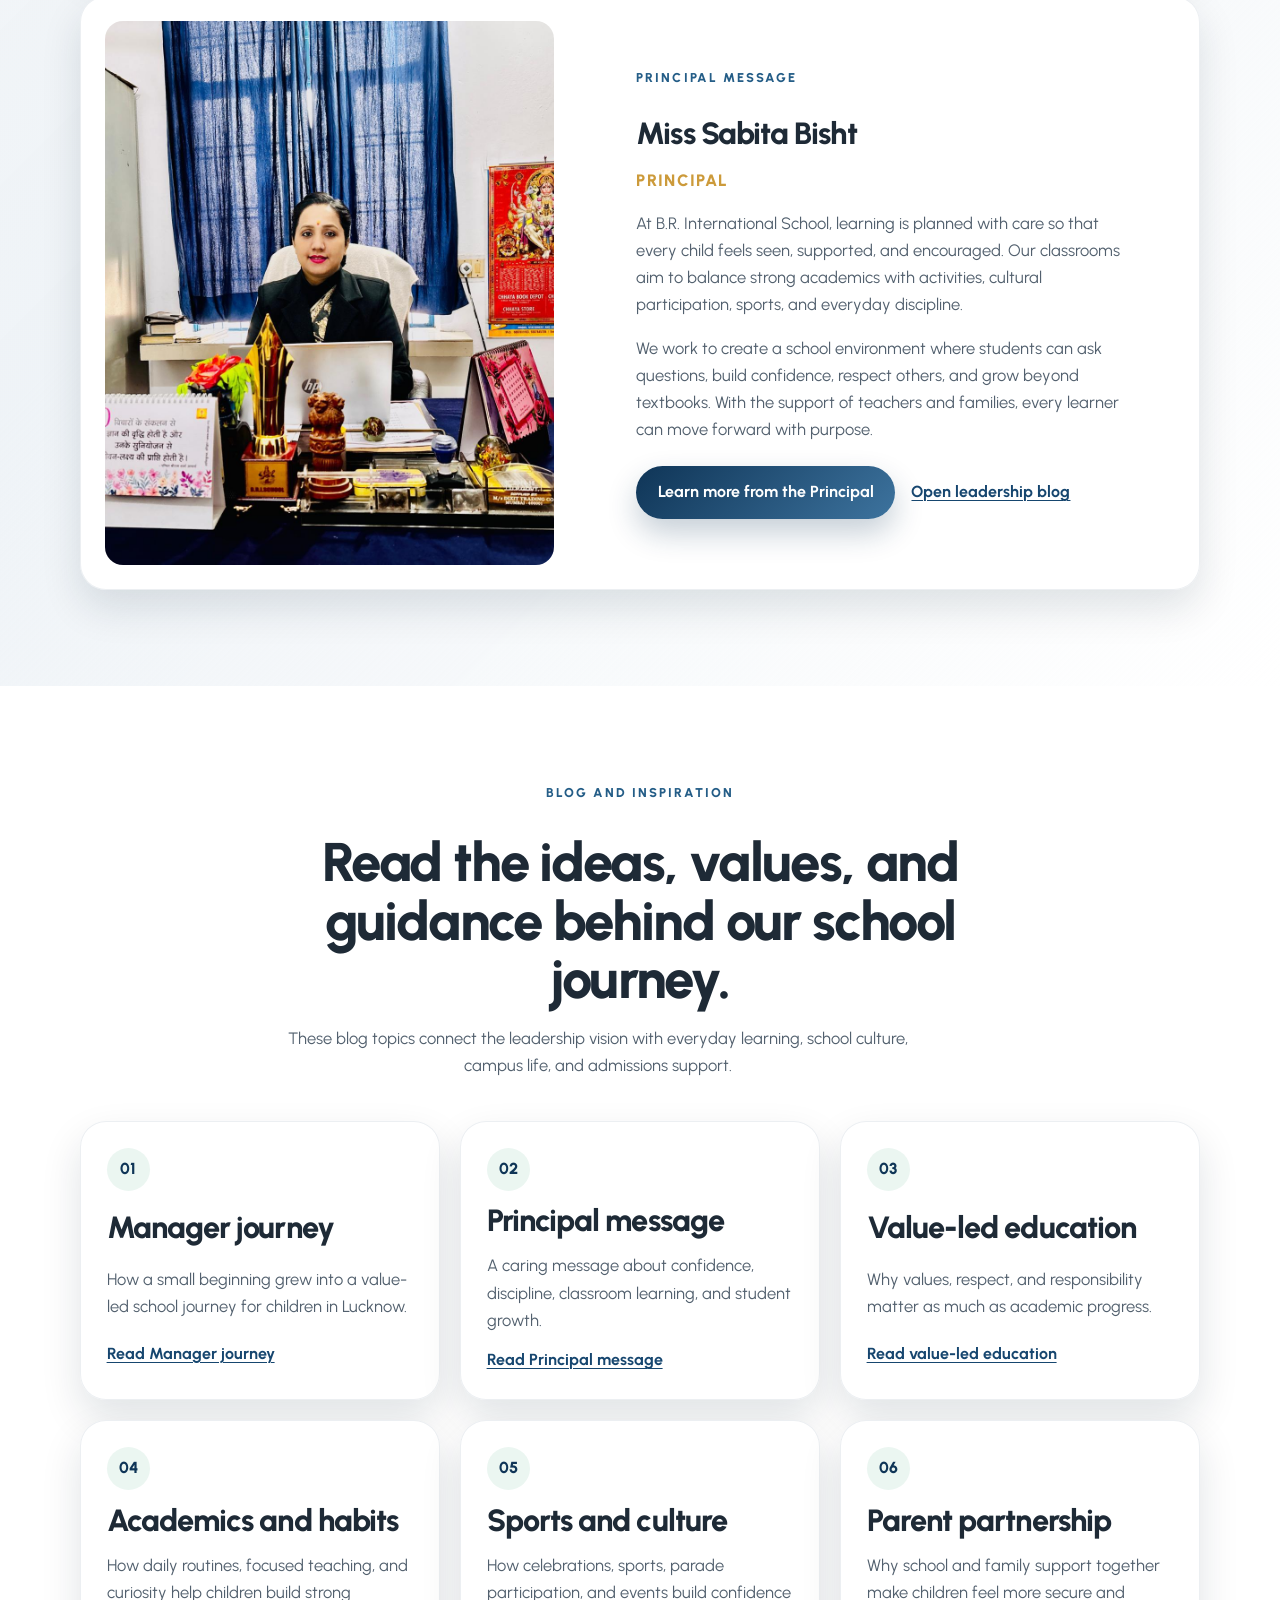
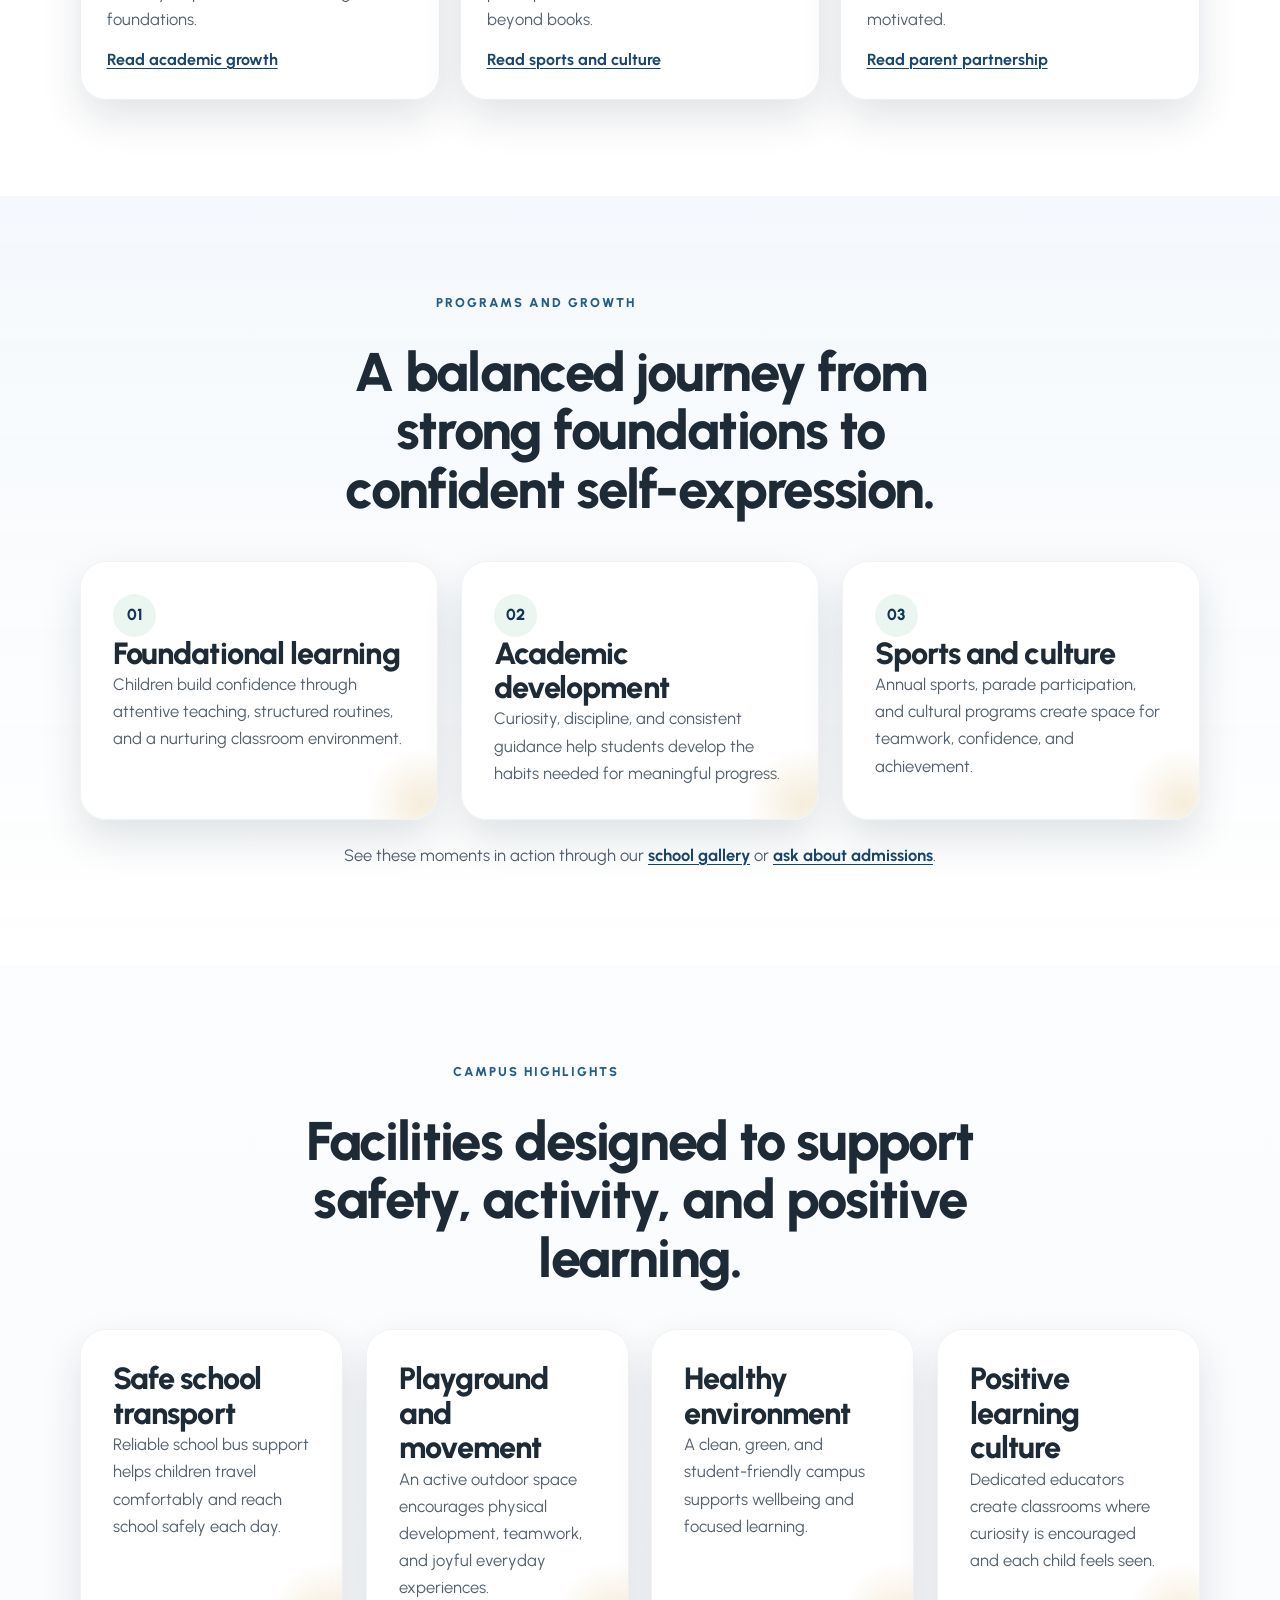
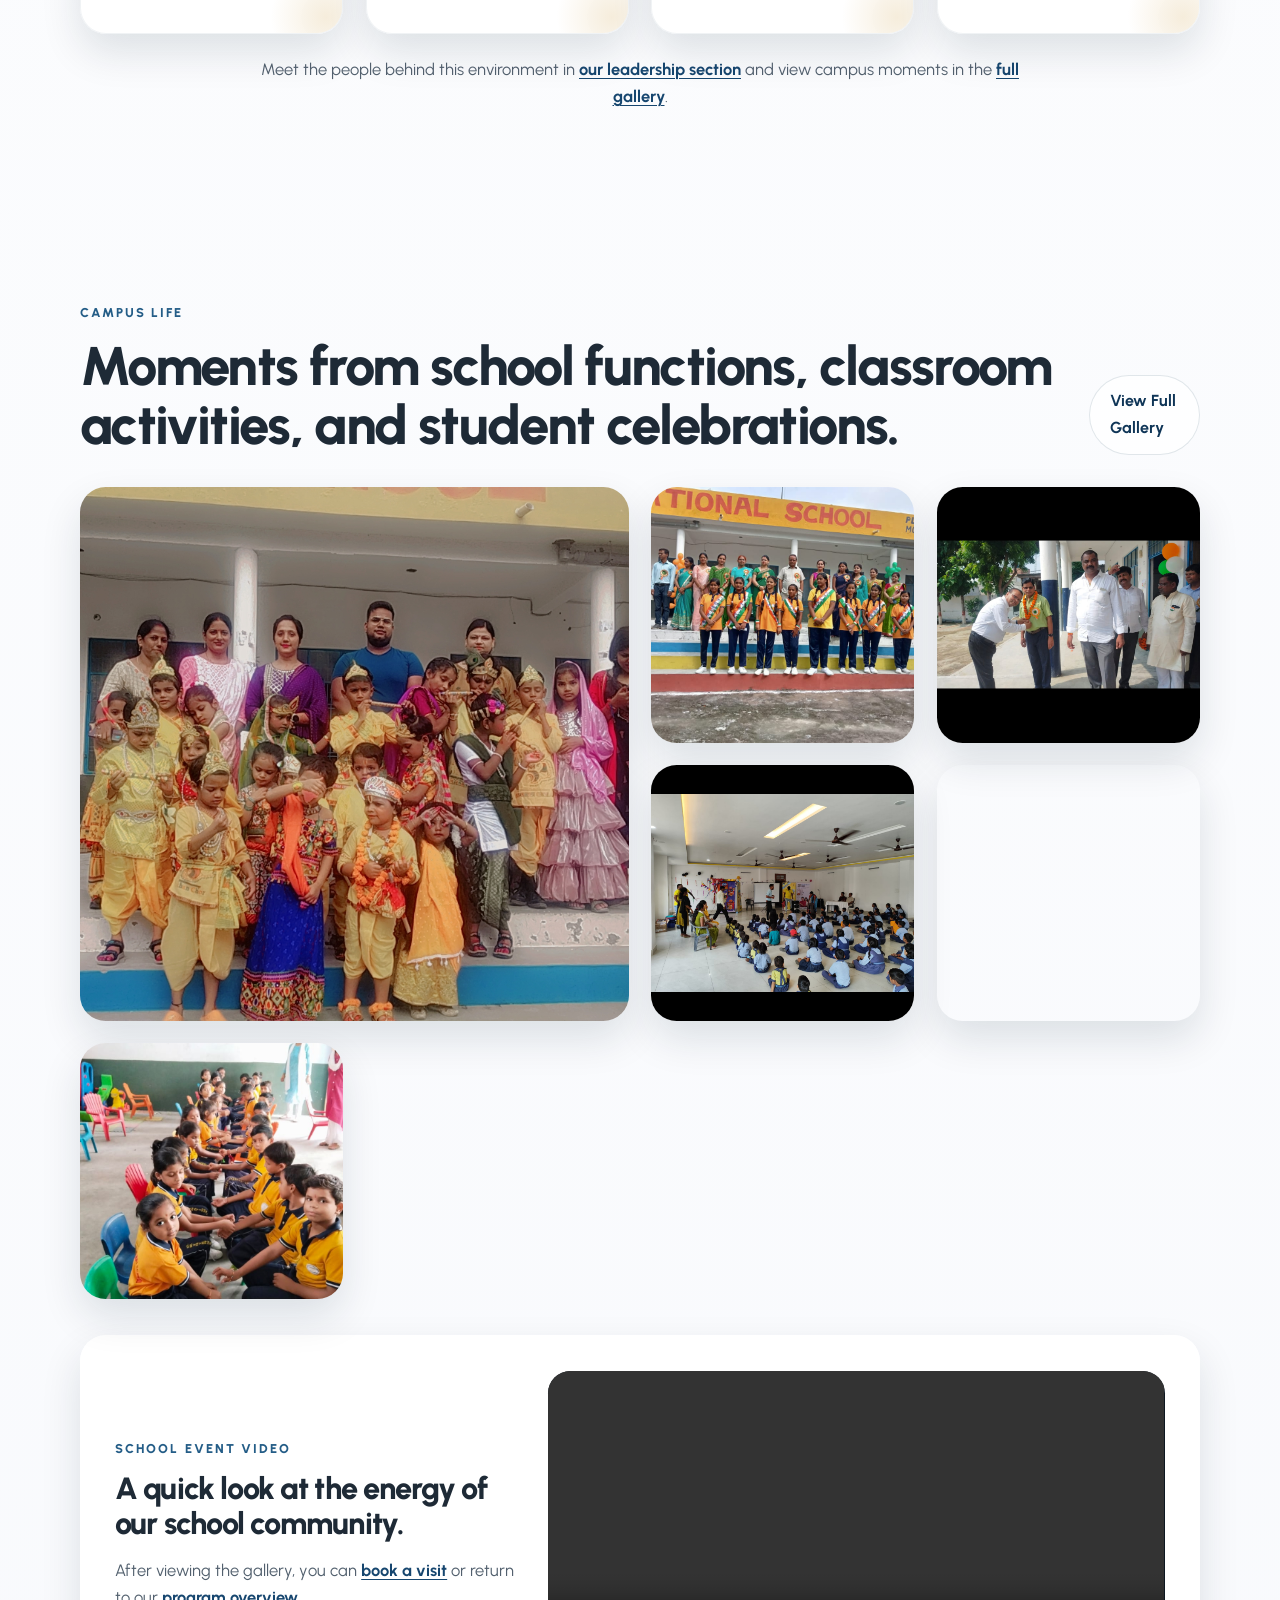
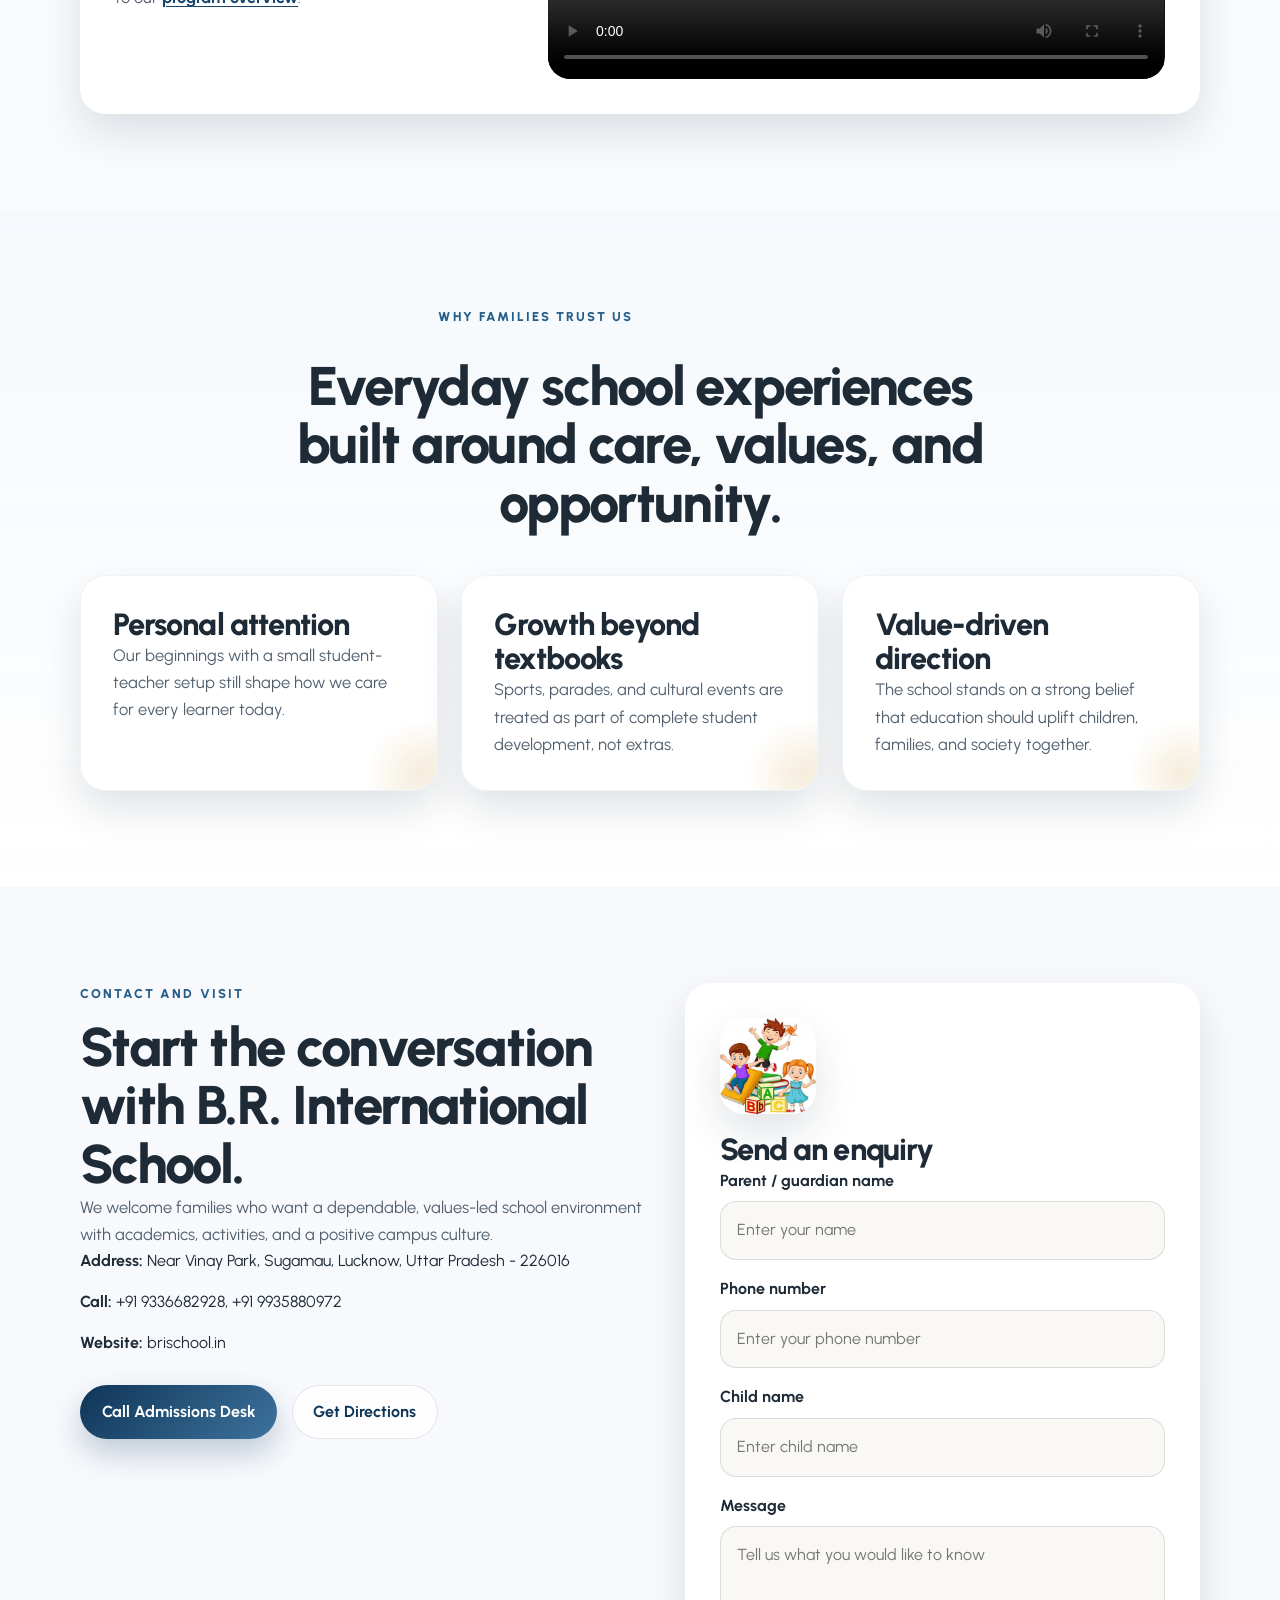
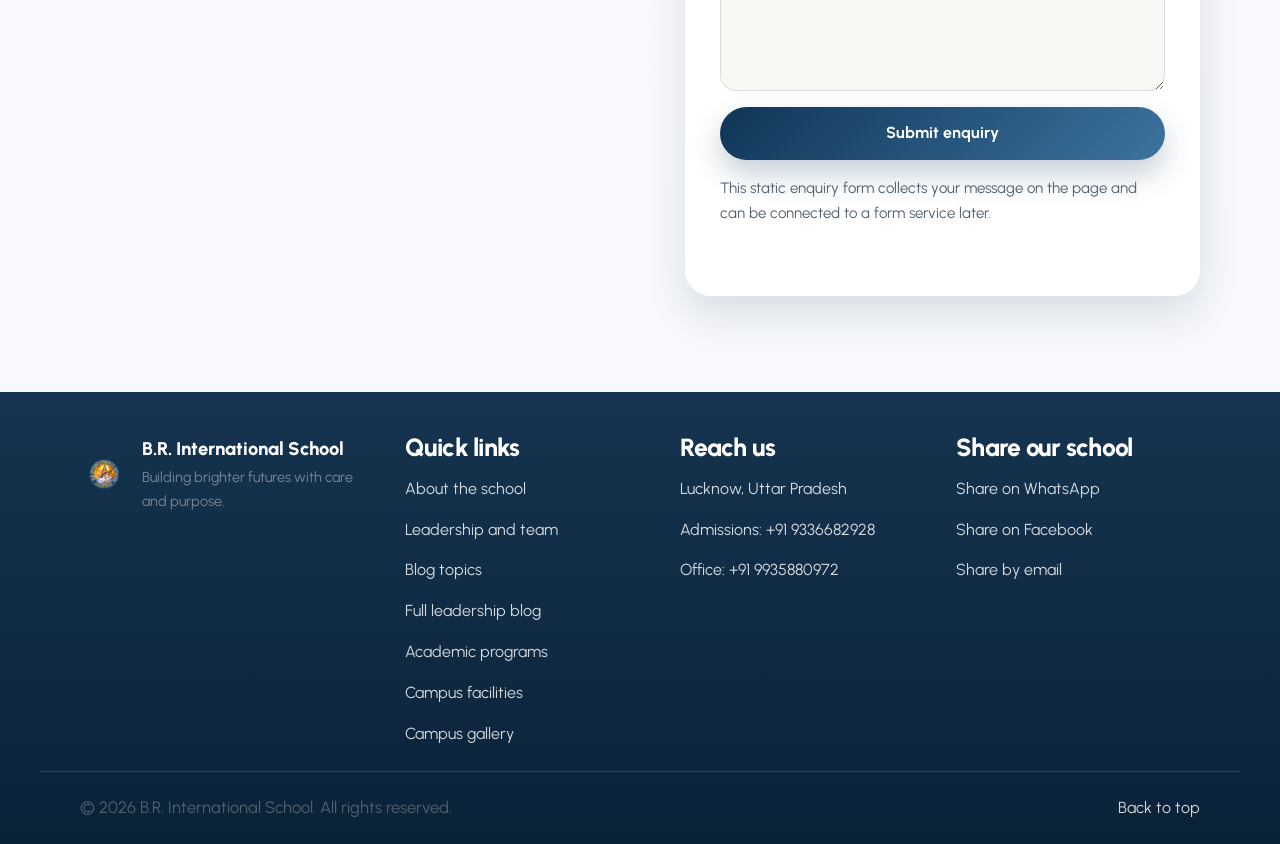
==== commit 827e8105: "Show full homepage hero photo" ====
--- a/index.html
+++ b/index.html
@@ -25,7 +25,7 @@
   <link rel="preconnect" href="https://fonts.gstatic.com" crossorigin>
   <link href="https://fonts.googleapis.com/css2?family=Cormorant+Garamond:wght@500;600;700&family=Urbanist:wght@400;500;600;700;800&display=swap" rel="stylesheet">
   <link href="https://unpkg.com/aos@2.3.4/dist/aos.css" rel="stylesheet">
-  <link rel="stylesheet" href="assets/css/style.css?v=20260603-blog-dropdown">
+  <link rel="stylesheet" href="assets/css/style.css?v=20260603-full-hero-photo">
   <script type="application/ld+json">
   {
     "@context": "https://schema.org",
--- a/assets/css/style.css
+++ b/assets/css/style.css
@@ -619,10 +619,16 @@
 }
 
 .hero-photo-main {
-  width: min(100%, 32rem);
-  height: 38rem;
+  width: min(100%, 40rem);
+  height: auto;
+  aspect-ratio: 1.22 / 1;
   margin-left: auto;
   background: rgba(255, 255, 255, 0.7);
+}
+
+.hero-photo-main img {
+  object-fit: contain;
+  background: rgba(255, 255, 255, 0.84);
 }
 
 .hero-photo-accent {
@@ -1673,7 +1679,7 @@
 
   .hero-photo-main {
     width: 100%;
-    height: min(78vw, 34rem);
+    height: auto;
   }
 
   .hero-photo-accent,
@@ -1875,7 +1881,7 @@
   }
 
   .hero-photo-main {
-    height: min(90vw, 29rem);
+    height: auto;
   }
 
   .hero-photo-accent {
